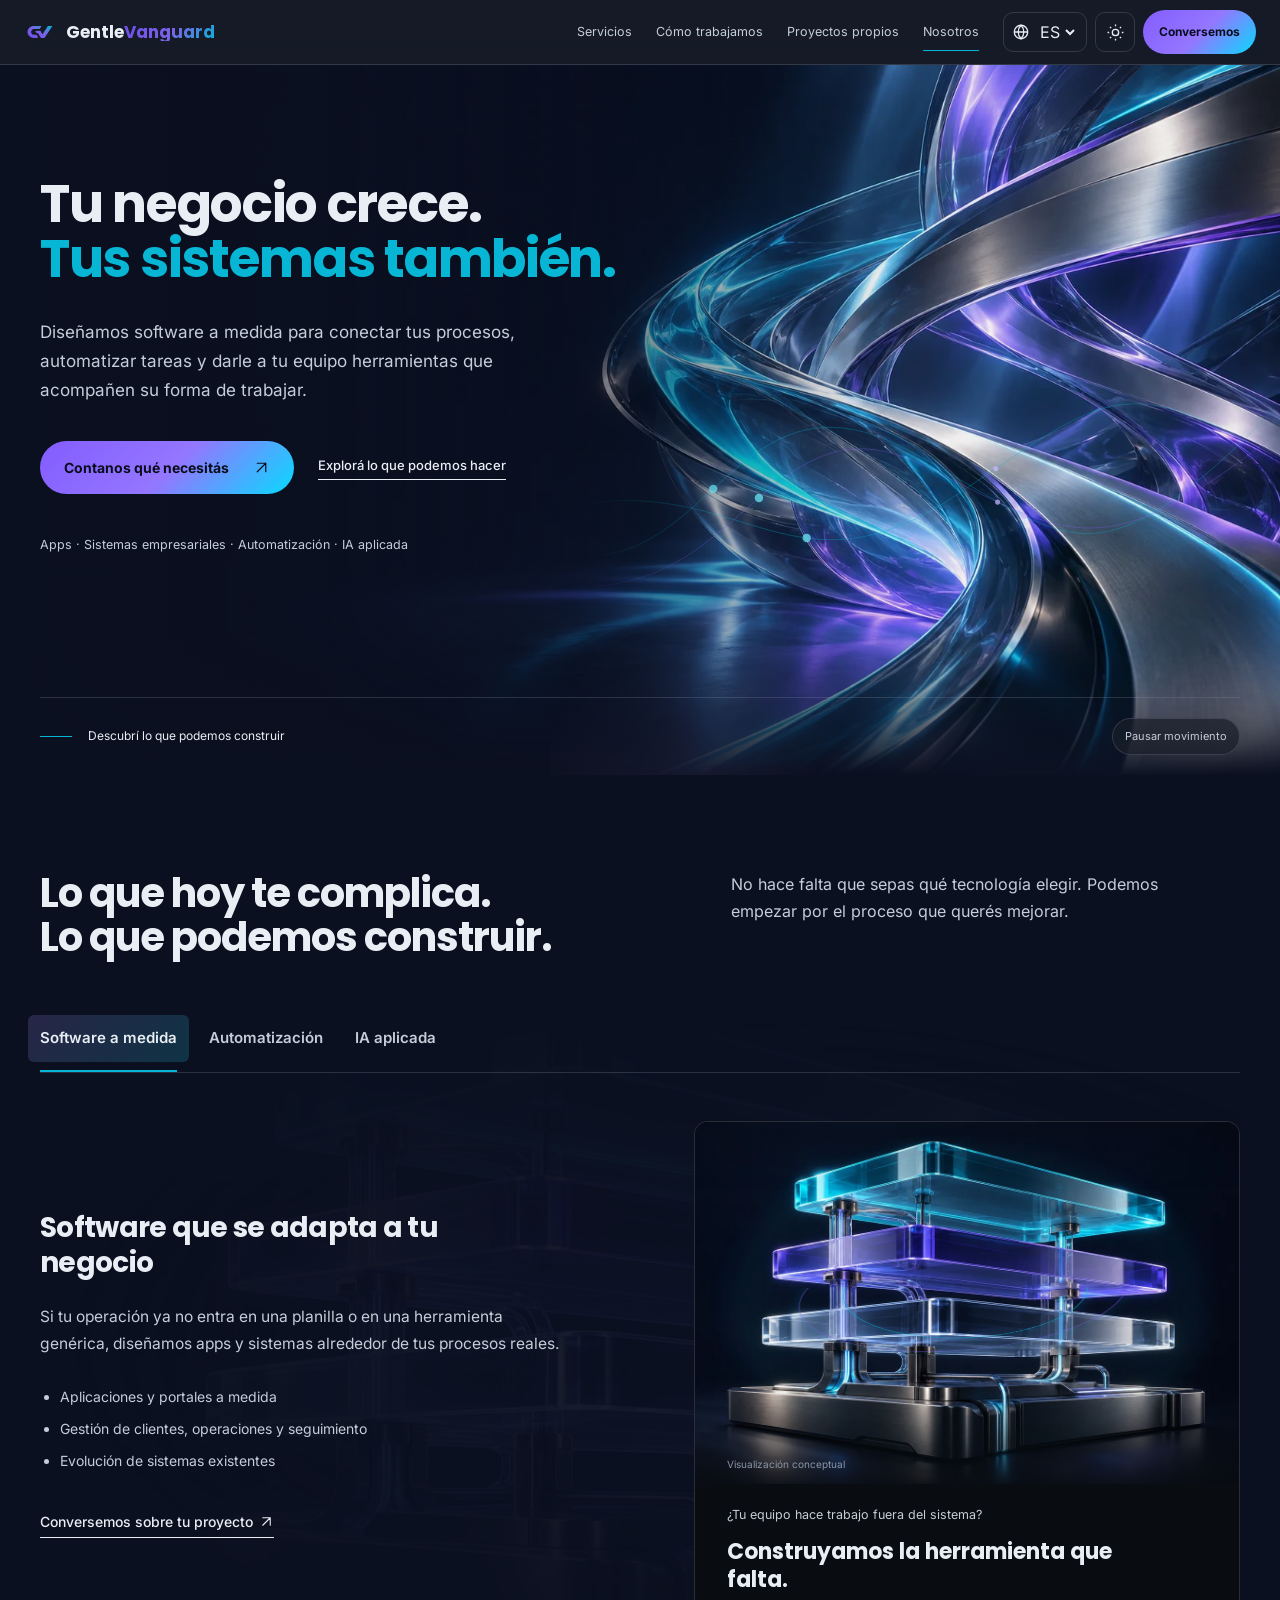
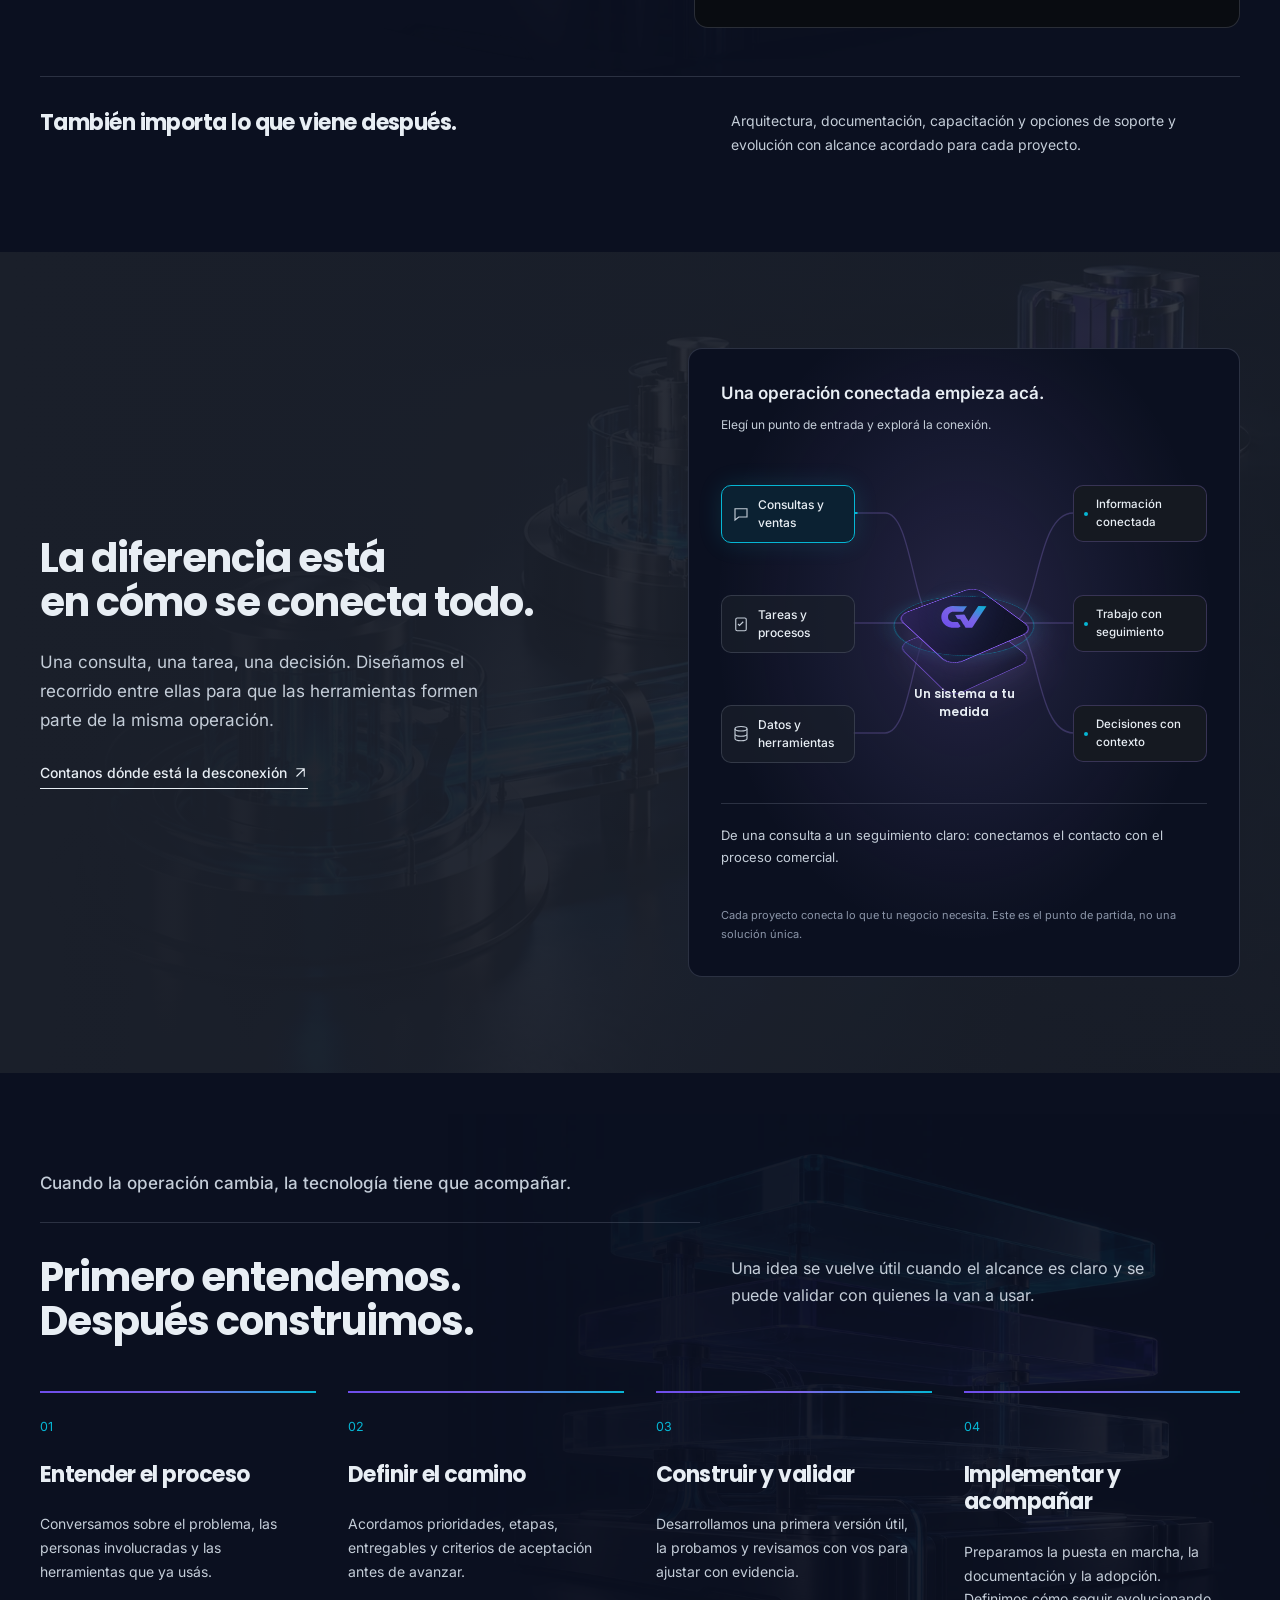
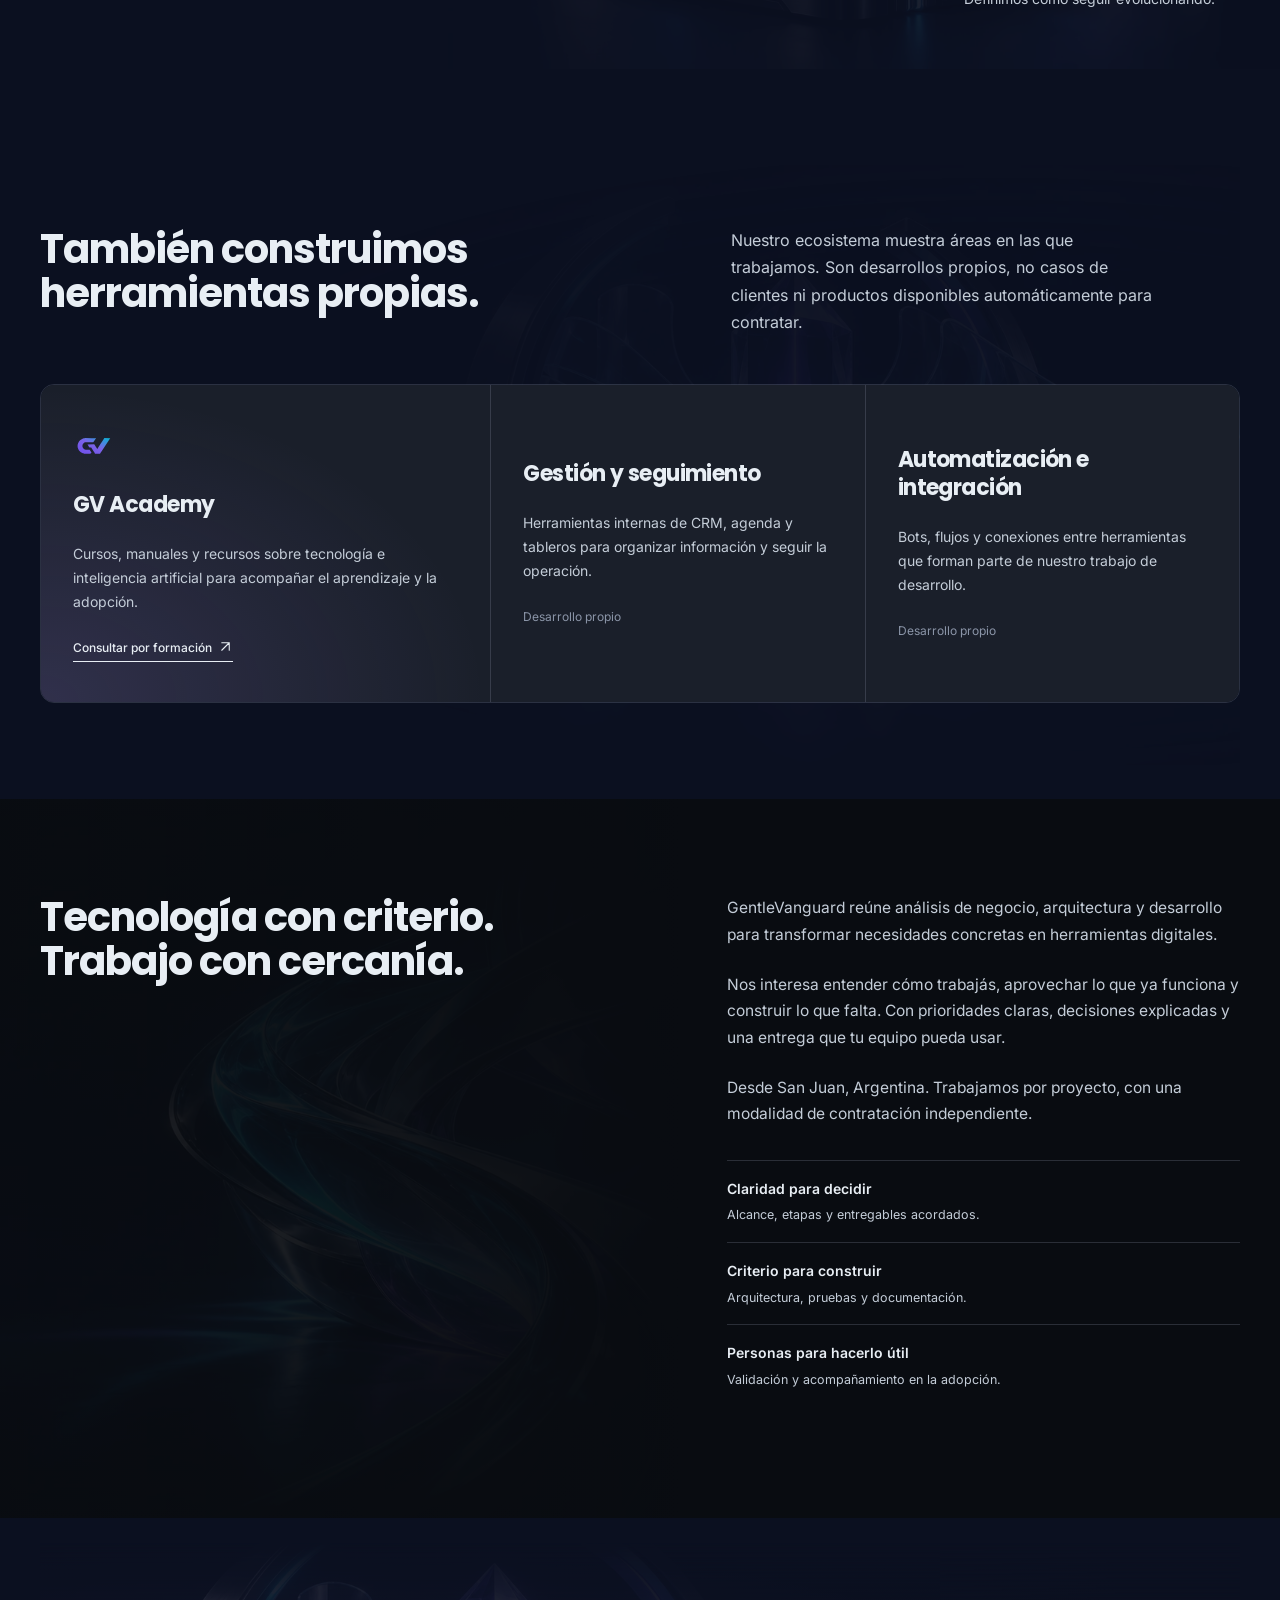
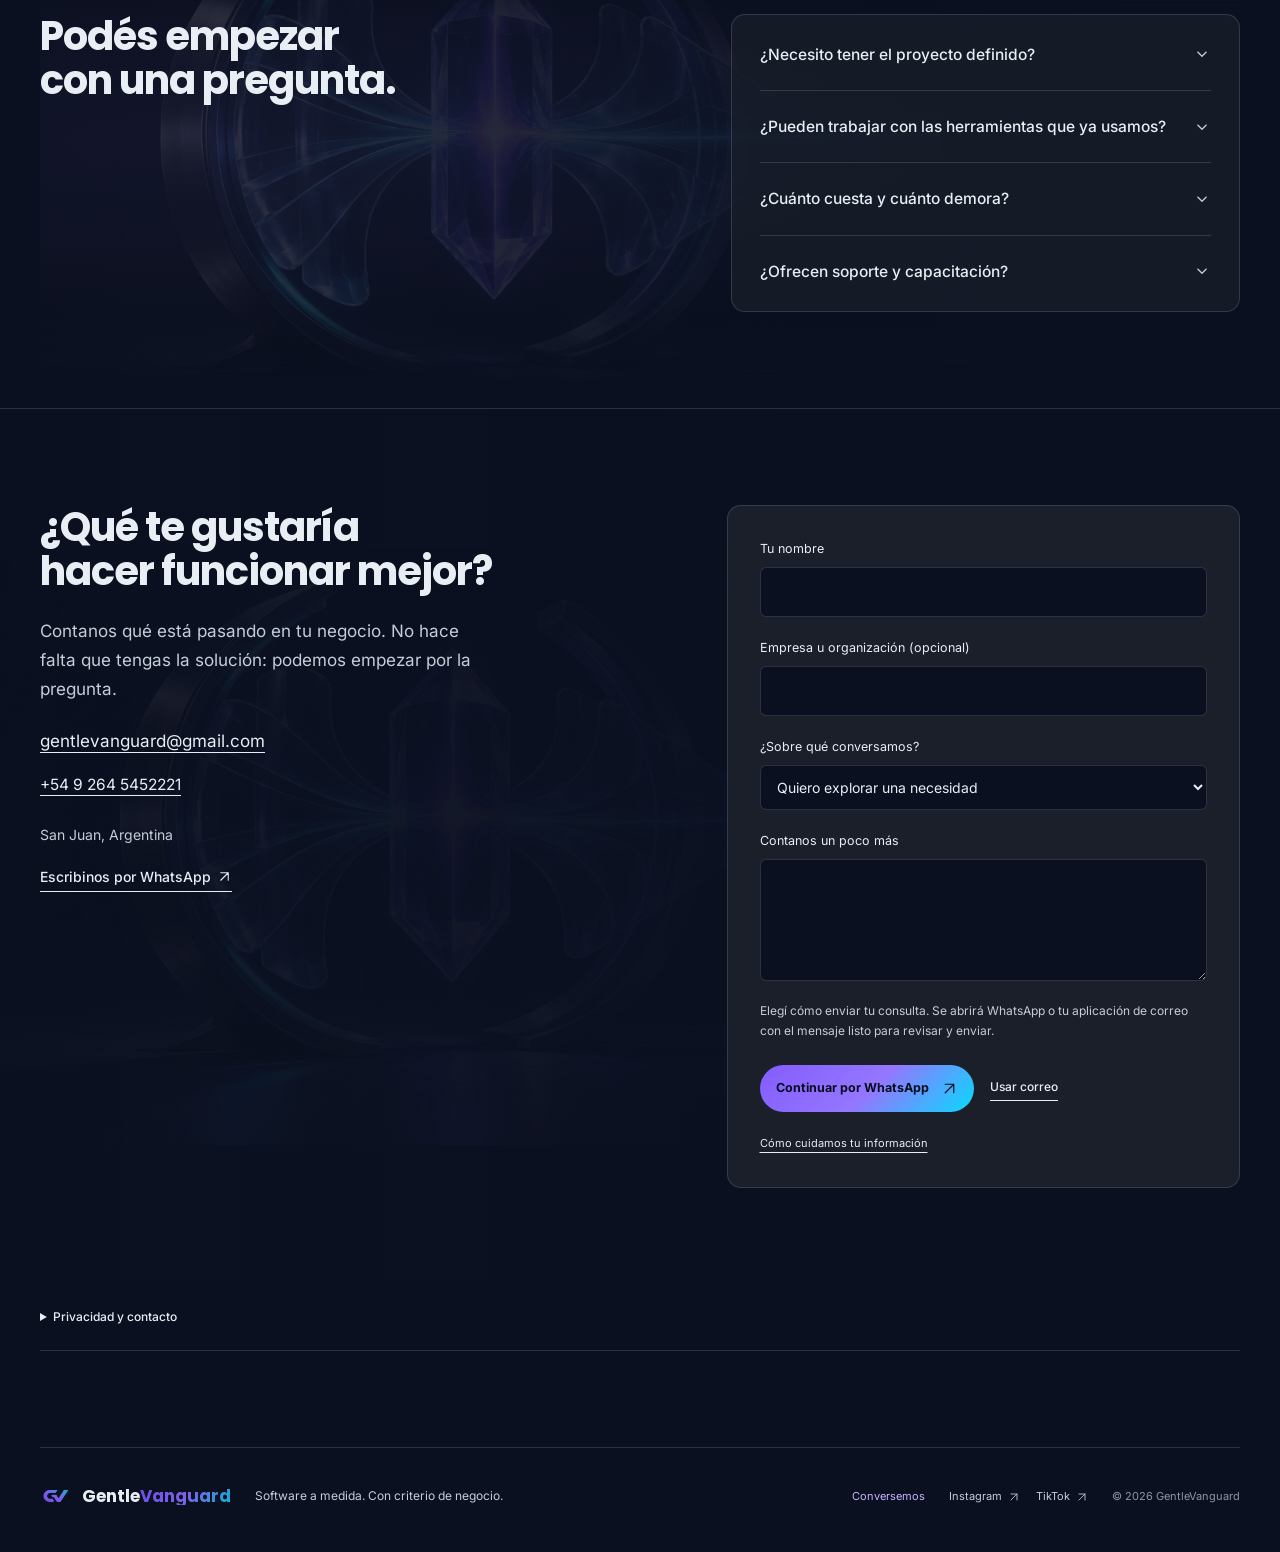
==== index.html @ 8bb57fa7 "Publish GentleVanguard corporate website" ====
<!doctype html>
<html lang="es" data-theme="dark" id="page-top">
<head>
  <meta charset="utf-8"><meta name="viewport" content="width=device-width, initial-scale=1">
  <title>GentleVanguard — Software a medida para tu negocio</title>
  <meta name="description" content="Diseñamos apps, sistemas empresariales y automatizaciones a medida. Conectá tus procesos y avanzá por etapas con GentleVanguard.">
  <meta name="theme-color" content="#0B1020">
  <meta name="robots" content="index,follow">
  <link rel="canonical" href="https://eortiz148700.github.io/gentlevanguard/">
  <meta property="og:url" content="https://eortiz148700.github.io/gentlevanguard/">
  <meta property="og:image" content="https://eortiz148700.github.io/gentlevanguard/assets/social-preview.png">
  <meta property="og:image:width" content="1200"><meta property="og:image:height" content="630">
  <meta property="og:image:alt" content="GentleVanguard">
  <meta name="twitter:card" content="summary_large_image">
  <meta property="og:type" content="website"><meta property="og:locale" content="es_AR">
  <meta property="og:title" content="GentleVanguard — Software a medida para tu negocio">
  <meta property="og:description" content="Apps, sistemas y automatización para conectar tu operación. Conversemos sobre lo que tu negocio necesita.">
  <link rel="preload" as="image" href="assets/nexus-hero.webp" media="(min-width: 769px)"><link rel="icon" href="assets/favicon.svg" type="image/svg+xml"><link rel="manifest" href="manifest.webmanifest">
  <link rel="stylesheet" href="assets/gv-fonts.css"><link rel="stylesheet" href="shell.css"><link rel="stylesheet" href="main.css"><link rel="stylesheet" href="site.css"><link rel="stylesheet" href="refinements.css">
  <script src="shell.js" defer></script><script src="content.js" defer></script><script src="app.js" defer></script><script src="experience.js" defer></script>
</head>
<body class="gv-app-shell">
  <a class="skip" href="#main" data-i18n="skip">Saltar al contenido</a>
  <header class="gv-topbar"><div class="gv-topbar-inner">
    <a href="#" class="gv-brand" aria-label="GentleVanguard"><img src="assets/icon.svg" class="gv-brand-logo" width="32" height="32" alt=""><span class="gv-brand-wordmark">Gentle<span>Vanguard</span></span></a>
    <nav id="navigation" aria-label="Principal"><a href="#servicios" data-i18n="navServices">Servicios</a><a href="#metodo" data-i18n="navMethod">Cómo trabajamos</a><a href="#proyectos" data-i18n="navProjects">Proyectos propios</a><a href="#nosotros" data-i18n="navAbout">Nosotros</a></nav>
    <div class="controls"><div class="language-control"><svg class="language-icon" width="18" height="18" viewBox="0 0 24 24" fill="none" stroke="currentColor" stroke-width="1.7" aria-hidden="true"><circle cx="12" cy="12" r="9"/><path d="M3 12h18M12 3c5 5 5 13 0 18-5-5-5-13 0-18Z"/></svg><select id="language" aria-label="Idioma"><option value="es">ES</option><option value="en">EN</option><option value="pt">PT</option></select></div><button id="theme" class="gv-icon-btn" type="button" aria-label="Cambiar tema"><svg width="19" height="19" viewBox="0 0 24 24" fill="none" stroke="currentColor" stroke-width="1.7" aria-hidden="true"><path d="M20.8 13a9 9 0 0 1-9.8-9.8A9 9 0 1 0 20.8 13Z"/></svg></button><a class="gv-btn gv-btn-primary button small" href="#contacto" data-i18n="talk">Conversemos</a><button id="menu" class="gv-icon-btn" type="button" aria-controls="navigation" aria-expanded="false" aria-label="Abrir menú"><svg width="22" height="22" viewBox="0 0 24 24" fill="none" stroke="currentColor" stroke-width="1.7" aria-hidden="true"><path d="M4 7h16M4 12h16M4 17h16"/></svg></button></div>
  </div></header>
  <main id="main">
    <section class="hero cinematic" aria-labelledby="hero-title"><picture class="hero-art" aria-hidden="true"><source media="(max-width:768px)" srcset="assets/nexus-mobile.webp"><img src="assets/nexus-hero.webp" width="1672" height="941" alt="" fetchpriority="high"></picture><div class="hero-shade" aria-hidden="true"></div><div class="hero-light" aria-hidden="true"></div><div class="wrap hero-layout"><div class="hero-copy"><h1 id="hero-title"><span data-i18n="hero1">Tu negocio crece.</span><br><span class="accent" data-i18n="hero2">Tus sistemas también.</span></h1><p class="lead" data-i18n="heroDesc">Diseñamos software a medida para conectar tus procesos, automatizar tareas y darle a tu equipo herramientas que acompañen su forma de trabajar.</p><div class="actions"><a class="gv-btn gv-btn-primary button" href="#contacto"><span data-i18n="heroCta">Contanos qué necesitás</span><span aria-hidden="true">↗</span></a><a class="text-link" href="#servicios" data-i18n="heroExplore">Explorá lo que podemos hacer</a></div><p class="hero-note" data-i18n="heroNote">Apps · Sistemas empresariales · Automatización · IA aplicada</p></div>
<div class="hero-signature" aria-hidden="true"><svg viewBox="0 0 480 190" fill="none"><path d="M5 150C90 150 110 20 220 80S340 180 475 40"/><circle r="2.8"><animateMotion dur="7s" begin="-0s" repeatCount="indefinite" path="M5 150C90 150 110 20 220 80S340 180 475 40"/></circle><circle r="1.7"><animateMotion dur="7s" begin="-3s" repeatCount="indefinite" path="M5 150C90 150 110 20 220 80S340 180 475 40"/></circle><path d="M5 170C110 170 130 40 230 90S350 160 475 60"/><circle r="2.8"><animateMotion dur="9s" begin="-1s" repeatCount="indefinite" path="M5 170C110 170 130 40 230 90S350 160 475 60"/></circle><circle r="1.7"><animateMotion dur="9s" begin="-4s" repeatCount="indefinite" path="M5 170C110 170 130 40 230 90S350 160 475 60"/></circle><path d="M5 115C110 100 145 180 250 110S360 25 475 90"/><circle r="2.8"><animateMotion dur="11s" begin="-2s" repeatCount="indefinite" path="M5 115C110 100 145 180 250 110S360 25 475 90"/></circle><circle r="1.7"><animateMotion dur="11s" begin="-5s" repeatCount="indefinite" path="M5 115C110 100 145 180 250 110S360 25 475 90"/></circle></svg></div></div><div class="wrap hero-bottom"><a href="#servicios" class="scroll-cue"><span class="scroll-line" aria-hidden="true"></span><span data-i18n="scrollDiscover">Descubrí lo que podemos construir</span></a><button class="motion-toggle" type="button" aria-pressed="false" data-i18n="pauseMotion">Pausar movimiento</button></div></section>
    <section class="wrap section" id="servicios"><div class="section-heading"><h2 data-i18n="servicesTitle">Lo que hoy te complica.<br>Lo que podemos construir.</h2><p data-i18n="servicesIntro">No hace falta que sepas qué tecnología elegir. Podemos empezar por el proceso que querés mejorar.</p></div>
      <div class="service-explorer"><div class="service-tabs" role="tablist" aria-label="Servicios"><button class="service-tab" id="tab-software" type="button" role="tab" aria-controls="panel-software" aria-selected="true" data-service="software" data-i18n="tabSoftware">Software a medida</button><button class="service-tab" id="tab-automation" type="button" role="tab" aria-controls="panel-automation" aria-selected="false" data-service="automation" data-i18n="tabAutomation">Automatización</button><button class="service-tab" id="tab-ai" type="button" role="tab" aria-controls="panel-ai" aria-selected="false" data-service="ai" data-i18n="tabAi">IA aplicada</button></div><div class="service-panels"><div class="service-row" id="panel-software" role="tabpanel" aria-labelledby="tab-software" tabindex="0"><div><h3 data-i18n="s1Title">Software que se adapta a tu negocio</h3><p data-i18n="s1Desc">Si tu operación ya no entra en una planilla o en una herramienta genérica, diseñamos apps y sistemas alrededor de tus procesos reales.</p><ul><li data-i18n="s1a">Aplicaciones y portales a medida</li><li data-i18n="s1b">Gestión de clientes, operaciones y seguimiento</li><li data-i18n="s1c">Evolución de sistemas existentes</li></ul><a href="#contacto" class="text-link" data-interest="software" data-i18n="serviceCta">Conversemos sobre tu proyecto ↗</a></div><div class="service-aside spotlight-card"><figure class="service-scene" data-scene="software"><div class="scene-object"><img src="assets/service-software.webp" width="1200" height="800" loading="lazy" decoding="async" alt="" data-scene-art><span class="scene-halo halo-a"></span><span class="scene-halo halo-b"></span><span class="scene-flare"></span></div><figcaption class="scene-caption" data-i18n="conceptArt">Visualización conceptual</figcaption></figure><span data-i18n="s1Prompt">¿Tu equipo hace trabajo fuera del sistema?</span><p data-i18n="s1Answer">Construyamos la herramienta que falta.</p></div></div>
      <div class="service-row" id="panel-automation" role="tabpanel" aria-labelledby="tab-automation" tabindex="0"><div><h3 data-i18n="s2Title">Menos tareas repetidas. Más conexión.</h3><p data-i18n="s2Desc">Conectamos herramientas y automatizamos pasos de la operación para que la información llegue donde tiene que estar.</p><ul><li data-i18n="s2a">Integraciones entre sistemas, CRM y pagos</li><li data-i18n="s2b">Bots y flujos de atención por WhatsApp</li><li data-i18n="s2c">Tableros y reportes para dar seguimiento</li></ul><a href="#contacto" class="text-link" data-interest="automation" data-i18n="automationCta">Hablemos de tus procesos ↗</a></div><div class="service-aside spotlight-card"><figure class="service-scene" data-scene="automation"><div class="scene-object"><img src="assets/service-automation.webp" width="1200" height="800" loading="lazy" decoding="async" alt="" data-scene-art><span class="scene-halo halo-a"></span><span class="scene-halo halo-b"></span><span class="scene-flare"></span></div><figcaption class="scene-caption" data-i18n="conceptArt">Visualización conceptual</figcaption></figure><span data-i18n="s2Prompt">¿Cargás el mismo dato más de una vez?</span><p data-i18n="s2Answer">Conectemos lo que hoy funciona por separado.</p></div></div>
      <div class="service-row" id="panel-ai" role="tabpanel" aria-labelledby="tab-ai" tabindex="0"><div><h3 data-i18n="s3Title">IA aplicada, con un propósito claro</h3><p data-i18n="s3Desc">Evaluamos dónde la inteligencia artificial puede ayudar: asistentes, consulta de información y apoyo a tareas concretas, con límites y revisión humana definidos.</p><ul><li data-i18n="s3a">Asistentes conectados a información de tu organización</li><li data-i18n="s3b">Apoyo a flujos de trabajo y contenidos</li><li data-i18n="s3c">Capacitación para una adopción responsable</li></ul><a href="#contacto" class="text-link" data-interest="ai" data-i18n="aiCta">Exploremos un caso de uso ↗</a></div><div class="service-aside spotlight-card"><figure class="service-scene" data-scene="ai"><div class="scene-object"><img src="assets/service-ai.webp" width="1200" height="800" loading="lazy" decoding="async" alt="" data-scene-art><span class="scene-halo halo-a"></span><span class="scene-halo halo-b"></span><span class="scene-flare"></span></div><figcaption class="scene-caption" data-i18n="conceptArt">Visualización conceptual</figcaption></figure><span data-i18n="s3Prompt">¿Querés usar IA y no sabés por dónde empezar?</span><p data-i18n="s3Answer">Empecemos por una necesidad concreta.</p></div></div>
      </div></div><div class="support-line"><h3 data-i18n="supportTitle">También importa lo que viene después.</h3><p data-i18n="supportDesc">Arquitectura, documentación, capacitación y opciones de soporte y evolución con alcance acordado para cada proyecto.</p></div>
    </section>
    <section class="connections section"><div class="wrap connections-layout"><div><h2 data-i18n="connectionsTitle">La diferencia está<br>en cómo se conecta todo.</h2><p class="lead" data-i18n="connectionsDesc">Una consulta, una tarea, una decisión. Diseñamos el recorrido entre ellas para que las herramientas formen parte de la misma operación.</p><a class="text-link" href="#contacto" data-i18n="connectionsCta">Contanos dónde está la desconexión ↗</a></div><figure class="operation operation-network" data-entry="sales" aria-labelledby="operation-title"><figcaption id="operation-title" data-i18n="diagramTitle">Una operación conectada empieza acá.</figcaption><p class="op-instruction" data-i18n="opInstruction">Elegí un punto de entrada y explorá la conexión.</p><div class="op-board"><svg class="op-connections" viewBox="0 0 640 360" preserveAspectRatio="none" fill="none" aria-hidden="true"><path class="op-wire wire-in wire-sales" d="M174 70H216C253 70 252 180 285 180"/><path class="op-signal signal-sales" d="M174 70H216C253 70 252 180 285 180"/><path class="op-wire wire-in wire-tasks" d="M174 180H285"/><path class="op-signal signal-tasks" d="M174 180H285"/><path class="op-wire wire-in wire-data" d="M174 290H216C253 290 252 180 285 180"/><path class="op-signal signal-data" d="M174 290H216C253 290 252 180 285 180"/><path class="op-wire wire-out" d="M355 180H381C420 180 412 70 464 70"/><path class="op-signal signal-out" d="M355 180H381C420 180 412 70 464 70"/><path class="op-wire wire-out" d="M355 180H464"/><path class="op-signal signal-out" d="M355 180H464"/><path class="op-wire wire-out" d="M355 180H381C420 180 412 290 464 290"/><path class="op-signal signal-out" d="M355 180H381C420 180 412 290 464 290"/></svg><div class="op-inputs" role="group" aria-label="Puntos de entrada"><button class="op-input input-sales" type="button" data-entry="sales" aria-pressed="true"><svg width="19" height="19" viewBox="0 0 24 24" fill="none" stroke="currentColor" stroke-width="1.5" aria-hidden="true"><path d="M4 5h16v11H9l-5 4V5Z"/></svg><span data-i18n="flowSales">Consultas y ventas</span></button><button class="op-input input-tasks" type="button" data-entry="tasks" aria-pressed="false"><svg width="19" height="19" viewBox="0 0 24 24" fill="none" stroke="currentColor" stroke-width="1.5" aria-hidden="true"><rect x="5" y="4" width="14" height="17" rx="2"/><path d="m8 12 2 2 5-5"/></svg><span data-i18n="flowTasks">Tareas y procesos</span></button><button class="op-input input-data" type="button" data-entry="data" aria-pressed="false"><svg width="19" height="19" viewBox="0 0 24 24" fill="none" stroke="currentColor" stroke-width="1.5" aria-hidden="true"><ellipse cx="12" cy="5" rx="8" ry="3"/><path d="M4 5v13c0 4 16 4 16 0V5M4 12c0 4 16 4 16 0"/></svg><span data-i18n="flowData">Datos y herramientas</span></button></div><div class="op-core"><span class="core-plane plane-back" aria-hidden="true"></span><span class="core-plane plane-front" aria-hidden="true"></span><span class="core-orbit" aria-hidden="true"></span><img src="assets/icon.svg" width="58" height="58" alt=""><strong data-i18n="flowCore">Un sistema a tu medida</strong></div><div class="op-output output-0"><span class="output-dot" aria-hidden="true"></span><span data-i18n="flow1">Información conectada</span></div><div class="op-output output-1"><span class="output-dot" aria-hidden="true"></span><span data-i18n="flow2">Trabajo con seguimiento</span></div><div class="op-output output-2"><span class="output-dot" aria-hidden="true"></span><span data-i18n="flow3">Decisiones con contexto</span></div></div><div class="op-scenarios" aria-live="polite"><p data-op-description="sales" data-i18n="opSalesDesc">De una consulta a un seguimiento claro: conectamos el contacto con el proceso comercial.</p><p data-op-description="tasks" data-i18n="opTasksDesc" hidden>De una tarea repetida a un flujo coordinado: conectamos los pasos y sus responsables.</p><p data-op-description="data" data-i18n="opDataDesc" hidden>De datos dispersos a información útil: conectamos herramientas para consultar y decidir con contexto.</p></div><p class="op-note" data-i18n="diagramNote">Cada proyecto conecta lo que tu negocio necesita. Este es el punto de partida, no una solución única.</p></figure></div></section><section class="method section ambient-section" id="metodo"><div class="wrap"><p class="method-principle" data-i18n="statement">Cuando la operación cambia, la tecnología tiene que acompañar.</p><div class="section-heading"><h2 data-i18n="methodTitle">Primero entendemos.<br>Después construimos.</h2><p data-i18n="methodIntro">Una idea se vuelve útil cuando el alcance es claro y se puede validar con quienes la van a usar.</p></div><ol class="steps"><li><h3 data-i18n="m1Title">Entender el proceso</h3><p data-i18n="m1Desc">Conversamos sobre el problema, las personas involucradas y las herramientas que ya usás.</p></li><li><h3 data-i18n="m2Title">Definir el camino</h3><p data-i18n="m2Desc">Acordamos prioridades, etapas, entregables y criterios de aceptación antes de avanzar.</p></li><li><h3 data-i18n="m3Title">Construir y validar</h3><p data-i18n="m3Desc">Desarrollamos una primera versión útil, la probamos y revisamos con vos para ajustar con evidencia.</p></li><li><h3 data-i18n="m4Title">Implementar y acompañar</h3><p data-i18n="m4Desc">Preparamos la puesta en marcha, la documentación y la adopción. Definimos cómo seguir evolucionando.</p></li></ol></div></section>
    <section class="wrap section ambient-section" id="proyectos"><div class="section-heading"><h2 data-i18n="projectsTitle">También construimos<br>herramientas propias.</h2><p data-i18n="projectsIntro">Nuestro ecosistema muestra áreas en las que trabajamos. Son desarrollos propios, no casos de clientes ni productos disponibles automáticamente para contratar.</p></div><div class="projects"><article class="spotlight-card"><img src="assets/icon.svg" width="42" height="42" alt="" loading="lazy"><h3>GV Academy</h3><p data-i18n="p1Desc">Cursos, manuales y recursos sobre tecnología e inteligencia artificial para acompañar el aprendizaje y la adopción.</p><a href="#contacto" data-interest="academy" class="text-link" data-i18n="p1Cta">Consultar por formación ↗</a></article><article class="spotlight-card"><h3 data-i18n="p2Title">Gestión y seguimiento</h3><p data-i18n="p2Desc">Herramientas internas de CRM, agenda y tableros para organizar información y seguir la operación.</p><span class="project-label" data-i18n="ownDevelopment">Desarrollo propio</span></article><article class="spotlight-card"><h3 data-i18n="p3Title">Automatización e integración</h3><p data-i18n="p3Desc">Bots, flujos y conexiones entre herramientas que forman parte de nuestro trabajo de desarrollo.</p><span class="project-label" data-i18n="ownDevelopment">Desarrollo propio</span></article></div></section>
    <section class="about section" id="nosotros"><div class="wrap about-grid"><div class="about-art" aria-hidden="true"></div><h2 data-i18n="aboutTitle">Tecnología con criterio.<br>Trabajo con cercanía.</h2><div><p class="lead" data-i18n="aboutDesc">GentleVanguard reúne análisis de negocio, arquitectura y desarrollo para transformar necesidades concretas en herramientas digitales.</p><p data-i18n="aboutMore">Nos interesa entender cómo trabajás, aprovechar lo que ya funciona y construir lo que falta. Con prioridades claras, decisiones explicadas y una entrega que tu equipo pueda usar.</p><p class="company-location" data-i18n="companyLocation">Desde San Juan, Argentina. Trabajamos por proyecto, con una modalidad de contratación independiente.</p><dl class="principles"><div><dt data-i18n="v1Title">Claridad para decidir</dt><dd data-i18n="v1Desc">Alcance, etapas y entregables acordados.</dd></div><div><dt data-i18n="v2Title">Criterio para construir</dt><dd data-i18n="v2Desc">Arquitectura, pruebas y documentación.</dd></div><div><dt data-i18n="v3Title">Personas para hacerlo útil</dt><dd data-i18n="v3Desc">Validación y acompañamiento en la adopción.</dd></div></dl></div></div></section>
    <section class="wrap section faq" id="preguntas"><div class="section-heading"><h2 data-i18n="faqTitle">Podés empezar<br>con una pregunta.</h2></div><div><details name="gv-faq"><summary><span data-i18n="q1">¿Necesito tener el proyecto definido?</span><svg width="18" height="18" viewBox="0 0 24 24" fill="none" stroke="currentColor" stroke-width="1.7" aria-hidden="true"><path d="m6 9 6 6 6-6"/></svg></summary><p data-i18n="a1">No. Podés contarnos qué tarea te cuesta, qué sistema te limita o qué idea querés explorar. A partir de eso definimos si tiene sentido trabajar juntos y qué conviene analizar primero.</p></details><details name="gv-faq"><summary><span data-i18n="q2">¿Pueden trabajar con las herramientas que ya usamos?</span><svg width="18" height="18" viewBox="0 0 24 24" fill="none" stroke="currentColor" stroke-width="1.7" aria-hidden="true"><path d="m6 9 6 6 6-6"/></svg></summary><p data-i18n="a2">Evaluamos el sistema actual y sus posibilidades de integración. La propuesta depende de los accesos, las condiciones técnicas y las necesidades del proyecto.</p></details><details name="gv-faq"><summary><span data-i18n="q3">¿Cuánto cuesta y cuánto demora?</span><svg width="18" height="18" viewBox="0 0 24 24" fill="none" stroke="currentColor" stroke-width="1.7" aria-hidden="true"><path d="m6 9 6 6 6-6"/></svg></summary><p data-i18n="a3">Depende del alcance, las integraciones y las etapas. Primero entendemos la necesidad; después presentamos una propuesta con entregables, plazos y condiciones.</p></details><details name="gv-faq"><summary><span data-i18n="q4">¿Ofrecen soporte y capacitación?</span><svg width="18" height="18" viewBox="0 0 24 24" fill="none" stroke="currentColor" stroke-width="1.7" aria-hidden="true"><path d="m6 9 6 6 6-6"/></svg></summary><p data-i18n="a4">Podemos incluir documentación, capacitación, mantenimiento y evolución. El alcance y las condiciones se acuerdan en cada propuesta.</p></details></div></section>
    <section class="contact section" id="contacto"><div class="contact-art" aria-hidden="true"></div><div class="wrap contact-grid"><div><h2 data-i18n="contactTitle">¿Qué te gustaría<br>hacer funcionar mejor?</h2><p class="lead" data-i18n="contactDesc">Contanos qué está pasando en tu negocio. No hace falta que tengas la solución: podemos empezar por la pregunta.</p><a class="contact-email" href="mailto:gentlevanguard@gmail.com">gentlevanguard@gmail.com</a><a class="contact-phone" href="tel:+5492645452221">+54 9 264 5452221</a><p class="contact-location" data-i18n="location">San Juan, Argentina</p><a class="text-link" href="https://wa.me/5492645452221" target="_blank" rel="noopener noreferrer" data-i18n="directWa">Escribinos por WhatsApp ↗</a></div><form id="contact-form"><label for="name" data-i18n="name">Tu nombre</label><input id="name" name="name" autocomplete="name" required maxlength="100"><label for="company" data-i18n="company">Empresa u organización (opcional)</label><input id="company" name="company" autocomplete="organization" maxlength="140"><label for="interest" data-i18n="interest">¿Sobre qué conversamos?</label><select id="interest" name="interest"><option value="general" data-i18n="interestGeneral">Quiero explorar una necesidad</option><option value="software" data-i18n="interestSoftware">Software a medida</option><option value="automation" data-i18n="interestAutomation">Automatización e integraciones</option><option value="ai" data-i18n="interestAi">IA aplicada</option><option value="academy" data-i18n="interestAcademy">Formación y Academy</option></select><label for="message" data-i18n="message">Contanos un poco más</label><textarea id="message" name="message" rows="4" required minlength="10" maxlength="2000"></textarea><p class="form-note" data-i18n="formNote">Elegí cómo enviar tu consulta. Se abrirá WhatsApp o tu aplicación de correo con el mensaje listo para revisar y enviar.</p><div class="actions"><button class="gv-btn gv-btn-primary button" type="submit" name="channel" value="whatsapp" data-i18n="sendWa">Continuar por WhatsApp ↗</button><button class="text-link" type="submit" name="channel" value="email" data-i18n="sendEmail">Usar correo</button></div><p id="form-status" role="status"></p><a class="privacy-link" href="#privacidad" data-i18n="privacyLink">Cómo cuidamos tu información</a></form></div></section>
    <section class="wrap privacy" id="privacidad"><details><summary data-i18n="privacyTitle">Privacidad y contacto</summary><p data-i18n="privacyText">Este sitio no envía el formulario a un servidor ni guarda lo que escribís. Al elegir WhatsApp o correo, compartís los datos con el servicio que seleccionaste y los enviás cuando confirmás allí. Usamos el almacenamiento de tu navegador sólo para recordar idioma y tema. Si nos contactás, usaremos tu mensaje para responder la consulta. Podés escribir a gentlevanguard@gmail.com para consultar por tus datos. Evitá incluir contraseñas o información sensible.</p></details></section>
  </main>
  <a class="back-to-top gv-back-to-top gv-icon-btn" href="#page-top" aria-label="Volver arriba" hidden><svg class="scroll-ring" width="48" height="48" viewBox="0 0 48 48" aria-hidden="true"><circle cx="24" cy="24" r="21"/></svg><svg class="arrow-up" width="20" height="20" viewBox="0 0 24 24" fill="none" stroke="currentColor" stroke-width="1.7" aria-hidden="true"><path d="M12 19V5m-6 6 6-6 6 6"/></svg></a><footer class="gv-footer wrap"><a class="gv-brand" href="#" aria-label="GentleVanguard"><img src="assets/icon.svg" class="gv-brand-logo" width="32" height="32" alt=""><span class="gv-brand-wordmark">Gentle<span>Vanguard</span></span></a><p data-i18n="footer">Software a medida. Con criterio de negocio.</p><a href="#contacto" data-i18n="talk">Conversemos</a><div class="social-links"><a href="https://www.instagram.com/gentlevanguard.sj/" target="_blank" rel="noopener noreferrer">Instagram ↗</a><a href="https://www.tiktok.com/@gentlevanguard.sj" target="_blank" rel="noopener noreferrer">TikTok ↗</a></div><small>© 2026 GentleVanguard</small></footer>
  <noscript><p class="wrap">Podés explorar el sitio y contactarnos por <a href="mailto:gentlevanguard@gmail.com">correo</a> o <a href="https://wa.me/5492645452221">WhatsApp</a>. Las preferencias y el asistente de consulta requieren JavaScript.</p></noscript>
</body>
</html>
---- assets/gv-fonts.css ----
/* Gentle-Vanguard — Fuentes canónicas self-host (O-1, DD-20261002-01)
 * Poppins (display 700) · Inter (body) · JetBrains Mono (código)
 * Licencia SIL OFL 1.1 — redistribución permitida; paquete nativo, cero CDN.
 * IMPORT: @gentle-vanguard/design-system/fonts.css
 */
/* impeccable-disable overused-font: Poppins/Inter/JetBrains Mono son la tipografía canon decretada (BRAND-KIT §2.3, DD-20260928-01) */
/* Inter 400 — OFL 1.1 (latin subset) */
@font-face {
  font-family: 'Inter';
  font-style: normal;
  font-weight: 400;
  font-display: swap;
  src: url('./fonts/Inter-400.woff2') format('woff2');
}
/* Inter 500 — OFL 1.1 (latin subset) */
@font-face {
  font-family: 'Inter';
  font-style: normal;
  font-weight: 500;
  font-display: swap;
  src: url('./fonts/Inter-500.woff2') format('woff2');
}
/* Inter 600 — OFL 1.1 (latin subset) */
@font-face {
  font-family: 'Inter';
  font-style: normal;
  font-weight: 600;
  font-display: swap;
  src: url('./fonts/Inter-600.woff2') format('woff2');
}
/* Inter 700 — OFL 1.1 (latin subset) */
@font-face {
  font-family: 'Inter';
  font-style: normal;
  font-weight: 700;
  font-display: swap;
  src: url('./fonts/Inter-700.woff2') format('woff2');
}
/* JetBrains Mono 400 — OFL 1.1 (latin subset) */
@font-face {
  font-family: 'JetBrains Mono';
  font-style: normal;
  font-weight: 400;
  font-display: swap;
  src: url('./fonts/JetBrainsMono-400.woff2') format('woff2');
}
/* JetBrains Mono 500 — OFL 1.1 (latin subset) */
@font-face {
  font-family: 'JetBrains Mono';
  font-style: normal;
  font-weight: 500;
  font-display: swap;
  src: url('./fonts/JetBrainsMono-500.woff2') format('woff2');
}
/* JetBrains Mono 600 — OFL 1.1 (latin subset) */
@font-face {
  font-family: 'JetBrains Mono';
  font-style: normal;
  font-weight: 600;
  font-display: swap;
  src: url('./fonts/JetBrainsMono-600.woff2') format('woff2');
}
/* Poppins 300 — OFL 1.1 (latin subset) */
@font-face {
  font-family: 'Poppins';
  font-style: normal;
  font-weight: 300;
  font-display: swap;
  src: url('./fonts/Poppins-300.woff2') format('woff2');
}
/* Poppins 400 — OFL 1.1 (latin subset) */
@font-face {
  font-family: 'Poppins';
  font-style: normal;
  font-weight: 400;
  font-display: swap;
  src: url('./fonts/Poppins-400.woff2') format('woff2');
}
/* Poppins 500 — OFL 1.1 (latin subset) */
@font-face {
  font-family: 'Poppins';
  font-style: normal;
  font-weight: 500;
  font-display: swap;
  src: url('./fonts/Poppins-500.woff2') format('woff2');
}
/* Poppins 600 — OFL 1.1 (latin subset) */
@font-face {
  font-family: 'Poppins';
  font-style: normal;
  font-weight: 600;
  font-display: swap;
  src: url('./fonts/Poppins-600.woff2') format('woff2');
}
/* Poppins 700 — OFL 1.1 (latin subset) */
@font-face {
  font-family: 'Poppins';
  font-style: normal;
  font-weight: 700;
  font-display: swap;
  src: url('./fonts/Poppins-700.woff2') format('woff2');
}
---- shell.css ----
/*
 * Gentle-Vanguard Design System v2 — shared application shell.
 *
 * Source of truth for topbars, navigation, atmospheric background, panels,
 * controls and footer primitives. Tokens come from the package in React
 * consumers; static apps receive the generated runtime snapshot.
 */

*,
*::before,
*::after {
  box-sizing: border-box;
}

.gv-app-shell {
  min-height: 100vh;
  background: var(--gv-bg, var(--gv-primary-bg, #0f1115));
  color: var(--gv-text, #e8eef4);
  font-family: var(--gv-font-body, Inter, system-ui, sans-serif);
}

.gv-app-shell a {
  color: inherit;
}

.gv-grid-bg {
  /* impeccable-disable codex-grid-background: official GV atmosphere for navigation shells. */
  position: fixed;
  inset: 0;
  z-index: -2;
  pointer-events: none;
  background-image:
    linear-gradient(
      color-mix(in srgb, var(--gv-purple, var(--gv-accent, #a78bfa)) 5%, transparent) 1px,
      transparent 1px
    ),
    linear-gradient(
      90deg,
      color-mix(in srgb, var(--gv-cyan, var(--gv-primary, #22d3ee)) 5%, transparent) 1px,
      transparent 1px
    );
  background-size: 48px 48px;
  mask-image: radial-gradient(ellipse 85% 80% at 50% 35%, black 35%, transparent 100%);
}

.gv-glow-a,
.gv-glow-b {
  position: fixed;
  z-index: -1;
  width: 42rem;
  height: 42rem;
  border-radius: 50%;
  pointer-events: none;
  filter: blur(48px);
}

.gv-glow-a {
  top: -20rem;
  right: -14rem;
  background: radial-gradient(
    circle,
    color-mix(in srgb, var(--gv-purple, #a78bfa) 18%, transparent),
    transparent 68%
  );
}

.gv-glow-b {
  bottom: -20rem;
  left: -14rem;
  background: radial-gradient(
    circle,
    color-mix(in srgb, var(--gv-cyan, var(--gv-primary, #22d3ee)) 15%, transparent),
    transparent 68%
  );
}

.gv-topbar {
  position: sticky;
  top: 0;
  z-index: var(--gv-z-sticky, 50);
  background: color-mix(in srgb, var(--gv-bg, #0f1115) 88%, transparent);
  border-bottom: 1px solid var(--gv-glass-border, var(--gv-border, rgba(167, 139, 250, 0.24)));
  backdrop-filter: blur(14px) saturate(140%);
  /* NOTA: solo propiedad estándar. lightningcss (vite 8) mergea la dupla
     estándar+-webkit- y emite SOLO el prefijo, que Chromium moderno rechaza
     (computed=none). Declarar solo la estándar sobrevive a todos los builds. */
}

.gv-topbar-inner,
.gv-topbar .header-inner {
  display: flex;
  align-items: center;
  gap: 16px;
  width: min(100% - 40px, var(--gv-content-max-width, 1180px));
  min-height: 62px;
  margin: 0 auto;
  padding: 10px 0;
}

.gv-brand {
  display: inline-flex;
  align-items: center;
  gap: 10px;
  flex: 0 0 auto;
  color: var(--gv-text, #e8eef4);
  font: 700 17px/1 var(--gv-font-display, 'Poppins', sans-serif);
  text-decoration: none;
  white-space: nowrap;
}

.gv-brand-logo {
  display: block;
  width: 32px;
  height: 32px;
  object-fit: contain;
}
/* impeccable-disable gradient-text: official Gentle-Vanguard wordmark treatment. */
.gv-brand-wordmark,
.gv-wordmark {
  display: inline-flex;
  align-items: baseline;
  color: var(--gv-text, #e8eef4);
  font: 700 17px/1 var(--gv-font-display, 'Poppins', sans-serif);
  letter-spacing: 0;
  white-space: nowrap;
}
/* Wordmark homologado (NORM-APP-001, fix 2026-09-15):
   "Gentle" SIEMPRE blanco/neutral; SOLO "Vanguard" lleva el gradiente.
   Regla con especificidad alta para vencer overrides de apps (archify/archify-v2
   pintaban el span completo con gradiente). */
.gv-brand-wordmark,
.gv-shell .gv-brand-wordmark,
.gv-brand-wordmark a,
.gv-shell .gv-brand-wordmark a {
  color: var(--gv-text, #e9eef4) !important;
  background: none !important;
  -webkit-background-clip: initial;
  background-clip: initial;
  -webkit-text-fill-color: initial;
  color: var(--gv-text, #eef2f7) !important;
}
.gv-brand-wordmark span,
.gv-shell .gv-brand-wordmark span,
.gv-brand-wordmark a span,
.gv-shell .gv-brand-wordmark a span {
  background: var(--gv-gradient, linear-gradient(135deg, #6E4DEB 0%, #7B63E8 52%, #06B6D4 100%)) !important;
  -webkit-background-clip: text !important;
  background-clip: text !important;
  color: transparent !important;
  -webkit-text-fill-color: transparent;
}
/* Botón de idioma: fuente homologada (13px) para que el icono no sobresalga
   ni se vea distinto entre apps (fix 2026-09-15). */
.gv-lang-dropdown-toggle,
.gv-shell .gv-lang-dropdown .gv-icon-btn,
.gv-shell .gv-lang-dropdown-toggle,
.gv-lang-dropdown .gv-icon-btn {
  font-size: 13px !important;
  line-height: 1 !important;
  padding: 0 !important;
}
.gv-shell-context {
  display: flex;
  flex-direction: column;
  gap: 2px;
  min-width: 0;
  padding-left: 10px;
  border-left: 1px solid color-mix(in srgb, var(--gv-purple, #a78bfa) 28%, transparent);
}
.gv-shell-context small {
  color: var(--gv-muted, #8b95a8);
  font: 600 10px/1 var(--gv-font-body, Inter, sans-serif);
  letter-spacing: 0.08em;
  text-transform: uppercase;
}
.gv-shell-context strong {
  overflow: hidden;
  color: var(--gv-text, #e8eef4);
  font-size: 13px;
  text-overflow: ellipsis;
  white-space: nowrap;
}

.gv-view-tabs {
  display: flex;
  align-items: center;
  gap: 4px;
  margin-left: auto;
}
.gv-view-tabs a,
.gv-view-tabs button {
  display: inline-flex;
  align-items: center;
  min-height: 36px;
  padding: 7px 11px;
  border: 1px solid transparent;
  border-radius: var(--gv-radius-md, 8px);
  color: var(--gv-muted, #8b95a8);
  background: transparent;
  font: 600 13px/1 var(--gv-font-body, Inter, sans-serif);
  text-decoration: none;
  cursor: pointer;
  transition:
    color var(--gv-duration-fast, 180ms) var(--gv-ease-out, ease-out),
    background var(--gv-duration-fast, 180ms) var(--gv-ease-out, ease-out),
    border-color var(--gv-duration-fast, 180ms) var(--gv-ease-out, ease-out);
}
.gv-view-tabs a:hover,
.gv-view-tabs a:focus-visible,
.gv-view-tabs button:hover,
.gv-view-tabs button:focus-visible,
.gv-view-tabs .active,
.gv-view-tabs [aria-current='page'] {
  color: var(--gv-text, #e8eef4);
  border-color: color-mix(in srgb, var(--gv-purple, #a78bfa) 45%, transparent);
  background: color-mix(in srgb, var(--gv-purple, #a78bfa) 14%, transparent);
}

.gv-shell-menu {
  display: none;
  width: 38px;
  height: 38px;
  margin-left: auto;
  border: 1px solid color-mix(in srgb, var(--gv-purple, #a78bfa) 35%, transparent);
  border-radius: var(--gv-radius-md, 8px);
  color: var(--gv-text, #e8eef4);
  background: transparent;
  cursor: pointer;
}
.gv-shell-menu span,
.gv-shell-menu span::before,
.gv-shell-menu span::after {
  display: block;
  width: 18px;
  height: 2px;
  margin: 0 auto;
  border-radius: 2px;
  background: currentColor;
  content: '';
}
.gv-shell-menu span::before {
  transform: translateY(-6px);
}
.gv-shell-menu span::after {
  transform: translateY(4px);
}

.gv-panel {
  border: 1px solid var(--gv-glass-border, var(--gv-border, rgba(167, 139, 250, 0.24)));
  border-radius: var(--gv-radius-lg, 12px);
  background: var(--gv-glass, rgba(26, 31, 42, 0.72));
  backdrop-filter: blur(10px);
}
.gv-btn {
  display: inline-flex;
  align-items: center;
  justify-content: center;
  gap: 8px;
  min-height: 40px;
  padding: 9px 16px;
  border: 1px solid transparent;
  border-radius: var(--gv-radius-pill, 999px);
  color: var(--gv-text, #e8eef4);
  background: transparent;
  font: 700 13px/1 var(--gv-font-body, Inter, sans-serif);
  cursor: pointer;
  transition:
    transform var(--gv-duration-fast, 180ms) var(--gv-ease-out, ease-out),
    box-shadow var(--gv-duration-fast, 180ms) var(--gv-ease-out, ease-out);
}
.gv-btn:hover:not(:disabled) {
  transform: translateY(-1px);
  box-shadow: var(--gv-elev-md, 0 8px 24px rgba(0, 0, 0, 0.24));
}
.gv-btn-primary {
  color: #0f1115;
  background: var(--gv-gradient, linear-gradient(135deg, #a78bfa, #22d3ee));
}
.gv-btn-ghost {
  border-color: color-mix(in srgb, var(--gv-cyan, var(--gv-primary, #22d3ee)) 42%, transparent);
}
.gv-btn-danger {
  color: #0f1115;
  background: var(--gv-red, #ee6d75);
}
.gv-btn-success {
  color: #0f1115;
  background: var(--gv-green, #4ade80);
}
.gv-btn-accent {
  color: #0f1115;
  background: var(--gv-purple, #8B5CF6);
}

/* Long-page navigation, native default. DD-20261017-03. */
.gv-back-to-top {
  position: fixed;
  right: max(var(--gv-space-6, 24px), env(safe-area-inset-right));
  bottom: max(var(--gv-space-6, 24px), env(safe-area-inset-bottom));
  z-index: var(--gv-z-overlay, 50);
  display: grid;
  place-items: center;
  width: 44px;
  height: 44px;
  border: 1px solid var(--gv-glass-border);
  border-radius: 50%;
  background: var(--gv-glass);
  color: var(--gv-text);
  cursor: pointer;
  text-decoration: none;
  backdrop-filter: blur(10px);
  transition: background var(--gv-duration-fast), transform var(--gv-duration-fast);
}
.gv-back-to-top[hidden] { display: none; }
.gv-back-to-top:hover { background: var(--gv-surface-raised); }
.gv-back-to-top:focus-visible { outline: 3px solid var(--gv-cyan); outline-offset: 3px; }
@media (max-width: 639px) {
  .gv-back-to-top {
    right: max(var(--gv-space-4, 16px), env(safe-area-inset-right));
    bottom: max(var(--gv-space-4, 16px), env(safe-area-inset-bottom));
  }
}
.gv-btn:focus-visible,
.gv-view-tabs a:focus-visible,
.gv-view-tabs button:focus-visible,
.gv-shell-menu:focus-visible {
  outline: 3px solid var(--gv-cyan-soft, var(--gv-primary-light, #67e8f9));
  outline-offset: 2px;
}

.gv-footer {
  display: flex;
  justify-content: center;
  gap: 10px;
  flex-wrap: wrap;
  margin-top: 48px;
  padding: 18px 20px;
  border-top: 1px solid var(--gv-glass-border, var(--gv-border, rgba(167, 139, 250, 0.24)));
  color: var(--gv-muted, #8b95a8);
  font: 12px/1.5 var(--gv-font-body, Inter, sans-serif);
}
.gv-footer a {
  color: var(--gv-purple-soft, var(--gv-accent, #c4b5fd));
  text-decoration: none;
}
.gv-footer a:hover,
.gv-footer a:focus-visible {
  text-decoration: underline;
  text-underline-offset: 3px;
}

@media (max-width: 1023px) {
  .gv-topbar-inner {
    flex-wrap: wrap;
  }
  .gv-shell-menu {
    display: block;
  }
  .gv-view-tabs.gv-collapsible {
    display: none;
    order: 3;
    width: 100%;
    margin-left: 0;
    flex-direction: column;
    align-items: stretch;
  }
  .gv-view-tabs.gv-collapsible.is-open {
    display: flex;
  }
}
@media (max-width: 639px) {
  .gv-topbar-inner,
  .gv-topbar .header-inner {
    width: min(100% - 24px, var(--gv-content-max-width, 1180px));
    gap: 10px;
    flex-wrap: wrap;
  }
  .gv-brand { min-width: 0; }
  .gv-view-tabs { max-width: 100%; overflow-x: auto; }
  .gv-shell-context strong {
    max-width: 30vw;
  }
  .gv-brand-wordmark {
    display: none;
  }
}
@media (prefers-reduced-motion: reduce) {
  .gv-view-tabs a,
  .gv-view-tabs button,
  .gv-btn {
    transition: none;
  }
}

/* ════════════════════════════════════════════════════════════════════
   Light theme (homologado 2026-09-15) — shared key gv-cc-theme
   ════════════════════════════════════════════════════════════════════ */

:root[data-theme='light'] {
  color-scheme: light;
  --gv-bg: #f5f7fb;
  --gv-surface: #ffffff;
  --gv-surface-icon: #f1f5f9;
  --gv-text: #0f172a;
  --gv-muted: #475569;
  --gv-border: #cbd5e1;
  --gv-glass: rgba(255, 255, 255, 0.7);
  --gv-glass-border: rgba(15, 23, 42, 0.1);
  /* Brand accents belong to tokens.css. Do not silently recolor the brand
     when switching theme; use semantic deep variants on individual controls
     when contrast requires them. DD-20261017-01. */
}

/* ════════════════════════════════════════════════════════════════════
   Shell controls: icon button, language dropdown, theme toggle
   ════════════════════════════════════════════════════════════════════ */

.gv-icon-btn {
  display: inline-flex;
  align-items: center;
  justify-content: center;
  width: 36px;
  height: 36px;
  padding: 8px;
  border: 1px solid color-mix(in srgb, var(--gv-purple, #a78bfa) 35%, transparent);
  border-radius: 9px;
  color: var(--gv-muted, #8b95a8);
  background: transparent;
  cursor: pointer;
  transition: background 180ms ease-out, color 180ms ease-out, border-color 180ms ease-out;
}
.gv-icon-btn:hover:not(:disabled) {
  color: var(--gv-text, #e8eef4);
  background: color-mix(in srgb, var(--gv-purple, #a78bfa) 14%, transparent);
}
.gv-icon-btn:focus-visible {
  outline: 3px solid color-mix(in srgb, var(--gv-cyan, #22d3ee) 60%, transparent);
  outline-offset: 2px;
}

.gv-lang-dropdown {
  position: relative;
}
.gv-lang-dropdown-menu {
  position: absolute;
  top: calc(100% + 8px);
  right: 0;
  z-index: 60;
  min-width: 168px;
  padding: 4px;
  border: 1px solid var(--gv-glass-border, rgba(167, 139, 250, 0.24));
  border-radius: 10px;
  background: var(--gv-surface, #1a1f2a);
  box-shadow: 0 12px 30px rgba(0, 0, 0, 0.45);
}
.gv-lang-dropdown-menu button {
  display: flex;
  align-items: center;
  width: 100%;
  gap: 8px;
  padding: 9px 10px;
  border: 0;
  border-radius: 7px;
  color: var(--gv-text, #e8eef4);
  background: transparent;
  font: 600 13px/1 var(--gv-font-body, Inter, sans-serif);
  text-align: left;
  cursor: pointer;
}
.gv-lang-dropdown-menu button:hover,
.gv-lang-dropdown-menu button[aria-current='true'] {
  background: color-mix(in srgb, var(--gv-cyan, #22d3ee) 12%, transparent);
}
.gv-lang-dropdown-menu button .gv-lang-check {
  margin-left: auto;
  color: var(--gv-cyan, #22d3ee);
}

.gv-theme-toggle {
  flex-shrink: 0;
}

.gv-shell-controls {
  display: flex;
  align-items: center;
  gap: 8px;
  margin-left: 8px;
  flex: 0 0 auto;
}

.gv-shell-actions {
  display: flex;
  align-items: center;
  gap: 8px;
  margin-left: auto;
  flex: 0 0 auto;
}

/* ── Transición de vista (canon v2.1.0) ──────────────────────────────────────
   Aplicar .gv-view-fade al contenedor de la vista entrante; re-trigger con
   remove → reflow → add al cambiar de vista. Respeta prefers-reduced-motion
   vía el guard global del shell. */
.gv-view-fade {
  animation: gv-view-fade 0.28s ease both;
}
@keyframes gv-view-fade {
  from { opacity: 0; transform: translateY(10px); }
  to { opacity: 1; transform: none; }
}
---- main.css ----
/*
 * Gentle-Vanguard Design System v2.1.0 — Tokens (CSS)
 * GENERATED from src/tokens/tokens.json by src/cli/build-tokens.ts — do not edit by hand.
 * Regenerate: npx tsx packages/gv-design-system/src/cli/build-tokens.ts
 *
 * v2 Premium canon (official since 2026-09-02):
 *   - Canon:    docs/brand/TOKENS-v2.json (v2.1.0)
 *   - Decision: docs/brand/BRAND-DECISION-2026-09-01.md
 *
 * Consolidated from 4 divergent legacy sets (see ADR-0026):
 *   - assets/gv-design-system.css (legacy canonical)
 *   - docs/brand/BRAND-GUIDELINES.md + config/brand.json
 *   - docs/brand/UI-STANDARD-ECOSYSTEM.md v1.0.0
 *   - apps/gv-analytics/src/styles.css (custom)
 *
 * Source of truth: src/tokens/tokens.json
 */

:root {
  color-scheme: dark;

  /* === PRIMARY === */
  --gv-purple: #8B5CF6;
  --gv-purple-deep: #7c3aed;
  --gv-purple-soft: #c4b5fd;
  --gv-cyan: #06B6D4;
  --gv-cyan-deep: #0891b2;
  --gv-cyan-soft: #67e8f9;
  --gv-gold: #fbbf24;

  /* === SURFACE === */
  --gv-bg: #0B1020;
  --gv-bg-elevated: #151921;
  --gv-bg-deep: #090c11;
  --gv-surface: #1a1f2a;
  --gv-surface-raised: #252b38;
  --gv-surface-overlay: rgba(26, 31, 42, 0.72);
  --gv-glass: rgba(26, 31, 42, 0.72);
  --gv-glass-border: rgba(167, 139, 250, 0.24);

  /* === TEXT === */
  --gv-text: #e8eef4;
  --gv-text-secondary: #c4cdd8;
  --gv-muted: #8b95a8;
  --gv-text-disabled: #5a6370;
  --gv-text-inverse: #090c11;

  /* === FEEDBACK === */
  --gv-amber: #f4bb4f;
  --gv-red: #ee6d75;
  --gv-green: #4ade80;
  --gv-info: #22d3ee;

  /* === BORDER === */
  --gv-border: rgba(139, 149, 168, 0.25);
  --gv-border-accent: rgba(167, 139, 250, 0.24);
  --gv-border-accent-strong: rgba(34, 211, 238, 0.5);

  /* === GLOW === */
  --gv-glow-purple: rgba(167, 139, 250, 0.16);
  --gv-glow-cyan: rgba(34, 211, 238, 0.13);

  /* === GRADIENT === */
  --gv-gradient: linear-gradient(135deg, #6E4DEB 0%, #7B63E8 52%, #06B6D4 100%);
  --gv-gradient-subtle: linear-gradient(135deg, rgba(167,139,250,0.18), rgba(34,211,238,0.18));
  --gv-gradient-text: linear-gradient(135deg, #6E4DEB 0%, #7B63E8 52%, #06B6D4 100%);

  /* === TYPOGRAPHY === */
  --gv-font-display: 'Poppins', 'Inter', system-ui, sans-serif;
  --gv-font-body: 'Inter', 'Inter Variable', system-ui, -apple-system, sans-serif;
  --gv-font-mono: 'JetBrains Mono NL', 'JetBrains Mono', 'Cascadia Code', Consolas, monospace;
  --gv-font-mono-accent: 'Space Mono', monospace;

  /* === SPACING === */
  --gv-space-1: 0.25rem;
  --gv-space-2: 0.5rem;
  --gv-space-3: 0.75rem;
  --gv-space-4: 1rem;
  --gv-space-5: 1.25rem;
  --gv-space-6: 1.5rem;
  --gv-space-8: 2rem;
  --gv-space-10: 2.5rem;
  --gv-space-12: 3rem;
  --gv-space-16: 4rem;
  --gv-space-20: 5rem;
  --gv-space-24: 6rem;

  /* === RADIUS === */
  --gv-radius-sm: 6px;
  --gv-radius-md: 10px;
  --gv-radius-lg: 14px;
  --gv-radius-xl: 20px;
  --gv-radius-2xl: 28px;
  --gv-radius-pill: 999px;

  /* === ELEVATION === */
  --gv-elev-sm: 0 1px 2px rgba(0, 0, 0, 0.4);
  --gv-elev-md: 0 4px 12px rgba(0, 0, 0, 0.5);
  --gv-elev-lg: 0 8px 24px rgba(0, 0, 0, 0.5);
  --gv-elev-xl: 0 20px 60px rgba(0, 0, 0, 0.6);
  --gv-elev-glow: 0 0 0 1px rgba(34, 211, 238, 0.15) inset, 0 8px 32px rgba(34, 211, 238, 0.35);

  /* === MOTION === */
  --gv-duration-instant: 100ms;
  --gv-duration-fast: 180ms;
  --gv-duration-base: 280ms;
  --gv-duration-slow: 400ms;
  --gv-duration-epic: 800ms;
  --gv-ease-out: cubic-bezier(0, 0, 0.2, 1);
  --gv-ease-in-out: cubic-bezier(0.4, 0, 0.2, 1);
  --gv-ease-smooth: cubic-bezier(0.16, 1, 0.3, 1);
  --gv-ease-out-expo: cubic-bezier(0.19, 1, 0.22, 1);
  /* Note: bounce/elastic easing is BANNED (per impeccable + DESIGN.md §7.2). Never define it. */

  /* === BREAKPOINTS (used in @media) === */
  --gv-breakpoint-sm: 640px;
  --gv-breakpoint-md: 768px;
  --gv-breakpoint-lg: 1024px;
  --gv-breakpoint-xl: 1280px;
  --gv-breakpoint-2xl: 1536px;

  /* === Z-INDEX === */
  --gv-z-base: 0;
  --gv-z-raised: 10;
  --gv-z-sticky: 50;
  --gv-z-overlay: 100;
  --gv-z-modal: 200;
  --gv-z-toast: 300;
  --gv-z-max: 9999;

  /* === LAYOUT === */
  --gv-header-height: 62px;
  --gv-content-max-width: 1180px;
}

/* === LIGHT THEME OVERRIDES (preserved from v1, opt-in) === */
:root[data-theme='light'] {
  color-scheme: light;
  --gv-bg: #f5f7fb;
  --gv-bg-elevated: #e5e7eb;
  --gv-bg-deep: #e5e7eb;
  --gv-surface: #ffffff;
  --gv-surface-raised: #f9fafb;
  --gv-surface-overlay: rgba(255, 255, 255, 0.7);
  --gv-glass: rgba(255, 255, 255, 0.7);
  --gv-glass-border: rgba(15, 23, 42, 0.1);
  --gv-text: #0f172a;
  --gv-text-secondary: #334155;
  --gv-muted: #475569;
  --gv-text-disabled: #94a3b8;
  --gv-text-inverse: #ffffff;
  --gv-border: rgba(15, 23, 42, 0.1);
  --gv-border-accent: rgba(167, 139, 250, 0.25);
  --gv-elev-md: 0 4px 12px rgba(15, 23, 42, 0.08);
  --gv-elev-lg: 0 8px 24px rgba(15, 23, 42, 0.12);
  --gv-elev-xl: 0 20px 60px rgba(15, 23, 42, 0.18);
}

/* === REDUCED MOTION === */
@media (prefers-reduced-motion: reduce) {
  :root {
    --gv-duration-base: 0ms;
    --gv-duration-fast: 0ms;
    --gv-duration-slow: 0ms;
  }
  *, *::before, *::after {
    animation-duration: 0.01ms !important;
    animation-iteration-count: 1 !important;
    transition-duration: 0.01ms !important;
  }
}
---- site.css ----
/* Corporate composition. Canonical --gv-* values belong to main.css, never here. */
html{scroll-behavior:smooth;scroll-padding-top:96px}body{margin:0;line-height:1.7;font-family:var(--gv-font-body);overflow-wrap:break-word}button,input,select,textarea{font:inherit}button,a,input,select,textarea{-webkit-tap-highlight-color:transparent}a{text-underline-offset:5px}button,a,summary,input,select,textarea{touch-action:manipulation}a:focus-visible,button:focus-visible,summary:focus-visible,input:focus-visible,select:focus-visible,textarea:focus-visible{outline:3px solid var(--gv-cyan);outline-offset:5px}.wrap{width:min(1200px,calc(100% - 64px));margin-inline:auto}body:before{content:'';position:fixed;top:0;left:0;right:0;height:2px;background:var(--gv-gradient);transform:scaleX(var(--page-progress,0));transform-origin:left;z-index:70;pointer-events:none}.skip{position:fixed;left:16px;top:-100px;z-index:80;padding:12px;background:var(--gv-text);color:var(--gv-bg)!important}.skip:focus{top:8px}
.gv-topbar{position:sticky;top:0;z-index:50;background:var(--gv-glass);border-bottom:1px solid var(--gv-border);backdrop-filter:blur(14px)}.gv-topbar-inner{width:min(1320px,calc(100% - 48px));min-height:64px;padding:8px 0;gap:24px;flex-wrap:nowrap}.gv-brand{gap:10px}.gv-brand-logo{width:32px;height:32px;flex-shrink:0}.gv-brand-wordmark{font-size:17px;gap:0}#navigation{display:flex;gap:24px;align-items:center;margin-left:auto}#navigation a{font-size:12.5px;text-decoration:none;color:var(--gv-text-secondary);position:relative;padding-block:8px}#navigation a:after{content:'';position:absolute;bottom:0;left:0;right:0;height:1px;background:var(--gv-cyan);transform:scaleX(0);transform-origin:left;transition:transform var(--gv-duration-base) var(--gv-ease-out-expo)}#navigation a:hover:after,#navigation a[aria-current]:after{transform:scaleX(1)}.controls{display:flex;gap:8px;align-items:center;flex-shrink:0}.controls select,.controls button{color:var(--gv-text);background:transparent;border:1px solid var(--gv-border);border-radius:var(--gv-radius-sm);min-height:40px}.controls select{padding:6px}.controls select option{background:var(--gv-bg)}.controls button{width:40px;display:grid;place-items:center;cursor:pointer}#menu{display:none}.button{display:inline-flex;justify-content:center;align-items:center;gap:24px;padding:16px 24px;border:0;border-radius:var(--gv-radius-sm);background:var(--gv-cyan);color:var(--gv-bg-deep)!important;font-weight:600;font-size:14px;text-decoration:none;cursor:pointer;line-height:1.5;transition:background var(--gv-duration-fast),box-shadow var(--gv-duration-fast)}.button:hover{background:var(--gv-cyan-soft);box-shadow:var(--gv-elev-glow)}.button.small{font-size:12px;padding:11px 16px}.text-link{display:inline-block;padding:0 0 3px;border:0;border-bottom:1px solid currentColor;background:none;color:var(--gv-text);font-size:14px;font-weight:500;text-decoration:none;cursor:pointer;transition:color var(--gv-duration-fast)}.text-link:hover{color:var(--gv-cyan)}.actions{display:flex;gap:24px;align-items:center;flex-wrap:wrap}h1,h2,h3{font-family:var(--gv-font-display);font-weight:700;letter-spacing:-.025em;margin:0;line-height:1.2}h1{font-size:52px;line-height:1.05}h2{font-size:40px;line-height:1.1}h3{font-size:22px;line-height:1.25}p{margin:24px 0;color:var(--gv-text-secondary)}.lead{font-size:17px;line-height:1.7}.accent{color:var(--gv-cyan)}
.hero{position:relative;isolation:isolate;overflow:hidden;min-height:710px;display:flex;flex-direction:column;justify-content:center;background:var(--gv-bg)}.hero-art,.hero-shade{position:absolute;inset:0;z-index:-2;pointer-events:none}.hero-art img{height:100%;width:100%;object-fit:cover;object-position:60% center;animation:nexus-breathe 18s ease-in-out infinite alternate;transform-origin:80% 50%;opacity:.95}.hero-shade{z-index:-1;background:linear-gradient(90deg,var(--gv-bg) 0%,color-mix(in srgb,var(--gv-bg) 92%,transparent) 25%,color-mix(in srgb,var(--gv-bg) 55%,transparent) 46%,transparent 70%),linear-gradient(0deg,var(--gv-bg),transparent 20%)}.hero-layout{padding-block:112px 100px;position:relative}.hero-copy{max-width:610px}.hero-copy h1{max-width:610px;animation:opening-type var(--gv-duration-epic) var(--gv-ease-out-expo) both}.hero .lead{max-width:510px;margin:32px 0 36px;text-wrap:pretty}.hero .actions{max-width:580px}.hero .text-link{font-size:13px}.hero-note{font-size:12.5px;color:var(--gv-text-secondary);margin-top:40px}.hero-signature{width:330px;position:absolute;right:0;bottom:40px;opacity:.75;pointer-events:none}.hero-signature svg{width:100%;overflow:visible}.hero-signature path{stroke:var(--gv-cyan);stroke-width:.6}.hero-signature path+path{stroke:var(--gv-purple)}.hero-signature circle{fill:var(--gv-cyan-soft);filter:drop-shadow(0 0 6px var(--gv-cyan))}.hero-bottom{display:flex;justify-content:space-between;align-items:center;position:relative;margin-top:auto;padding-block:20px;border-top:1px solid var(--gv-border)}.scroll-cue{font-size:12px;display:flex;gap:16px;align-items:center;text-decoration:none}.scroll-line{width:32px;height:1px;background:var(--gv-cyan)}.motion-toggle{border:1px solid var(--gv-border);border-radius:var(--gv-radius-pill);background:var(--gv-glass);color:var(--gv-text-secondary);font-size:11px;padding:8px 12px;cursor:pointer}.statement{border-bottom:1px solid var(--gv-border);background:var(--gv-bg-deep)}.statement>.wrap{display:flex;justify-content:space-between;gap:24px;padding-block:24px;align-items:center}.statement p{margin:0;font-size:14px}.statement a{font-size:12px;white-space:nowrap}.section{padding-block:96px}.section-heading{display:grid;grid-template-columns:1.2fr 1fr;gap:80px;align-items:start;margin-bottom:48px}.section-heading p{max-width:430px;margin:0}.service-tabs{display:flex;gap:32px;border-bottom:1px solid var(--gv-border);margin-bottom:0}.service-tab{font:600 15px/1.5 var(--gv-font-body);background:none;border:0;border-bottom:2px solid transparent;color:var(--gv-text-secondary);padding:20px 0;cursor:pointer;position:relative}.service-tab[aria-selected=true]{color:var(--gv-text);border-bottom-color:var(--gv-cyan)}.service-tab:before{content:'';position:absolute;top:19px;left:0;right:0;bottom:18px;z-index:-1;background:var(--gv-gradient-subtle);opacity:0;transition:opacity var(--gv-duration-base)}.service-tab:hover{color:var(--gv-cyan)}.service-panels{position:relative}.service-row{display:grid;grid-template-columns:1.05fr 1fr;gap:80px;padding-block:48px;min-height:460px;align-items:center}.service-row[hidden]{display:none}.service-row>div:first-child{padding-right:24px}.service-row h3{font-size:28px;max-width:460px}.service-row p{font-size:15.5px;max-width:520px}.service-row ul{padding-left:20px;color:var(--gv-text-secondary);font-size:14px;margin:0 0 32px}.service-row li{padding-block:4px}.service-aside{position:relative;border-radius:var(--gv-radius-lg);padding:24px 32px 32px;background:radial-gradient(ellipse at 50% 30%,var(--gv-glow-purple),transparent 70%),var(--gv-bg-deep);overflow:hidden;border:1px solid var(--gv-border)}.service-aside span{display:block;font-size:12.5px;color:var(--gv-text-secondary)}.service-aside p{font:700 22px/1.3 var(--gv-font-display);color:var(--gv-text);margin:12px 0 0;max-width:340px}.service-diagram{display:block;width:100%;max-height:215px;margin-bottom:24px;stroke:var(--gv-purple);stroke-width:1.25;fill:none}.service-diagram path{stroke:var(--gv-cyan)}.service-diagram .path-flow{stroke-dasharray:8 5;animation:connection-travel 5s linear infinite}.support-line{padding-top:32px;border-top:1px solid var(--gv-border);display:grid;grid-template-columns:1.2fr 1fr;gap:80px}.support-line h3{font-size:22px}.support-line p{font-size:14px;margin:0}.connections{position:relative;overflow:hidden;background:var(--gv-surface)}.connections:before{content:'';position:absolute;inset:0;pointer-events:none;background:radial-gradient(ellipse at 80% 50%,var(--gv-glow-purple),transparent 60%)}.connections-layout{position:relative;display:grid;grid-template-columns:1fr 1fr;gap:96px;align-items:center}.connections .lead{max-width:470px}.operation{margin:0;padding:32px;border-radius:var(--gv-radius-lg);background:var(--gv-bg);border:1px solid var(--gv-border);position:relative}.operation figcaption{font-size:15px;font-weight:600;margin-bottom:24px}.flow-inputs{display:grid;grid-template-columns:repeat(3,1fr);gap:12px}.flow-inputs span{font-size:11px;padding:12px 8px;text-align:center;border:1px solid var(--gv-border);border-radius:var(--gv-radius-sm)}.flow-lines{height:32px;display:flex;justify-content:space-between;margin-inline:16%;border-bottom:1px solid var(--gv-purple);position:relative}.flow-lines i{height:32px;border-left:1px solid var(--gv-purple);position:relative}.flow-lines i:after{content:'';position:absolute;top:0;left:-2px;width:3px;height:6px;background:var(--gv-cyan);animation:signal-down 2.8s linear infinite}.flow-lines i:nth-child(2):after{animation-delay:.8s}.flow-lines i:nth-child(3):after{animation-delay:1.6s}.flow-core{display:flex;align-items:center;justify-content:center;gap:16px;padding:24px 0;border-bottom:1px solid var(--gv-border)}.flow-core strong{font:700 17px/1.4 var(--gv-font-display)}.flow-output{display:grid;gap:8px;margin-top:24px}.flow-output span{font-size:12.5px;display:flex;gap:12px;align-items:center}.flow-output span:before{content:'';width:5px;height:5px;border-radius:50%;background:var(--gv-cyan)}.operation p{font-size:11px;color:var(--gv-muted);margin:24px 0 0}.method{background:var(--gv-bg)}.steps{display:grid;grid-template-columns:repeat(4,1fr);list-style:none;counter-reset:step;margin:0;padding:0;gap:32px}.steps li{counter-increment:step;border-top:1px solid var(--gv-border);padding-top:24px;position:relative}.steps li:after{content:'';position:absolute;top:-1px;left:0;width:0;height:2px;background:var(--gv-gradient);transition:width var(--gv-duration-epic) var(--gv-ease-out-expo)}.steps li.is-active:after{width:100%}.steps li:before{content:counter(step,decimal-leading-zero);font-size:12.5px;display:block;color:var(--gv-cyan);margin-bottom:24px}.steps h3{font-size:22px;max-width:220px}.steps p{font-size:14px;max-width:260px}.projects{display:grid;grid-template-columns:1.2fr 1fr 1fr;gap:0;border:1px solid var(--gv-border);border-radius:var(--gv-radius-lg);overflow:hidden}.projects article{padding:40px 32px;background:var(--gv-surface);position:relative;display:flex;flex-direction:column;align-items:flex-start}.projects article+article{border-left:1px solid var(--gv-border)}.projects article:first-child{background:radial-gradient(ellipse at 0 100%,var(--gv-glow-purple),transparent 70%),var(--gv-surface)}.projects article:after{content:'';height:2px;position:absolute;bottom:0;left:0;right:0;background:var(--gv-gradient);transform:scaleX(0);transform-origin:left;transition:transform var(--gv-duration-slow) var(--gv-ease-out-expo)}.projects article:hover:after,.projects article:focus-within:after{transform:scaleX(1)}.projects h3{font-size:22px;max-width:240px}.projects article>img{margin-bottom:24px;width:42px;height:42px}.projects article:not(:first-child){justify-content:center}.projects p{font-size:14px;margin-block:24px}.projects a{margin-top:auto;font-size:12px}.project-label{font-size:12px;color:var(--gv-muted)}.about{position:relative;background:var(--gv-bg-deep);overflow:hidden}.about-grid{display:grid;grid-template-columns:1.15fr 1fr;gap:96px;position:relative}.about-art{position:absolute;left:-24vw;top:-96px;bottom:-96px;width:74vw;background:linear-gradient(90deg,transparent,var(--gv-bg-deep)),linear-gradient(0deg,var(--gv-bg-deep),transparent 35%,var(--gv-bg-deep)),url('assets/nexus-hero.webp') center/cover;opacity:.18;pointer-events:none}.about-grid>h2,.about-grid>div:not(.about-art){position:relative}.about-grid .lead{margin-top:0}.about-grid p{font-size:15.5px}.principles{margin-top:32px}.principles>div{padding:16px 0;border-top:1px solid var(--gv-border)}.principles dt{font-weight:600;font-size:14px}.principles dd{font-size:12.5px;color:var(--gv-text-secondary);margin:4px 0 0}.company-location{color:var(--gv-text-secondary)}.faq{display:grid;grid-template-columns:1.2fr 1fr;gap:80px}.faq .section-heading{display:block;margin:0}details{border-bottom:1px solid var(--gv-border)}summary{padding:24px 0;font-size:15.5px;line-height:1.5;font-weight:500;cursor:pointer}details p{font-size:14px;line-height:1.7;margin:0 0 24px}.contact{position:relative;border-top:1px solid var(--gv-border);overflow:hidden}.contact-art{position:absolute;inset:0;background:radial-gradient(ellipse at 15% 50%,var(--gv-glow-purple),transparent 60%);pointer-events:none}.contact-grid{position:relative;display:grid;grid-template-columns:1.15fr 1fr;gap:96px}.contact h2{max-width:550px}.contact .lead{max-width:440px}.contact-email,.contact-phone{display:block;margin-bottom:16px;width:fit-content;font-size:17px}.contact-phone{font-size:15.5px}.contact-location{font-size:14px;margin:24px 0 16px}.contact form{border-radius:var(--gv-radius-lg);padding:32px;background:var(--gv-surface);border:1px solid var(--gv-border)}label{font-size:12.5px;display:block;margin-bottom:8px}input,textarea,form select{display:block;width:100%;padding:12px;color:var(--gv-text);background:var(--gv-bg);border:1px solid var(--gv-border);border-radius:var(--gv-radius-sm);margin-bottom:20px;font-size:14px;transition:border-color var(--gv-duration-fast)}input:hover,textarea:hover,form select:hover{border-color:var(--gv-purple)}textarea{resize:vertical}form select option{background:var(--gv-bg)}.form-note{font-size:12px;line-height:1.7;margin:0 0 24px}.contact form .button{font-size:12.5px;padding:14px 16px}.contact form .text-link{font-size:12px}.contact form .actions{gap:16px}.privacy-link{font-size:11px;color:var(--gv-text-secondary)}#form-status{font-size:12px;margin-block:16px}.privacy{padding-bottom:48px}.privacy summary{font-size:12px}.privacy p{max-width:900px;font-size:12px}.gv-footer{display:flex;align-items:center;gap:24px;flex-wrap:wrap;border-top:1px solid var(--gv-border);padding:32px 0 40px}.gv-footer p{font-size:12px;margin:0 auto 0 0}.gv-footer a:not(.gv-brand),.gv-footer small{font-size:11px}.gv-footer small{color:var(--gv-muted)}.social-links{display:flex;gap:16px;flex-wrap:wrap}.social-links a{color:var(--gv-text-secondary)}
[data-theme=light] .hero-art{opacity:.38;mix-blend-mode:multiply}[data-theme=light] .hero-shade{background:linear-gradient(90deg,var(--gv-bg) 0%,var(--gv-bg) 22%,color-mix(in srgb,var(--gv-bg) 90%,transparent) 40%,color-mix(in srgb,var(--gv-bg) 15%,transparent)),linear-gradient(0deg,var(--gv-bg),transparent 30%)}[data-theme=light] .accent,[data-theme=light] .text-link:hover{color:var(--gv-cyan-deep)}[data-theme=light] .button{color:var(--gv-text)!important}[data-theme=light] .hero-art img{opacity:.8}[data-theme=light] .about-art{opacity:.06}[data-theme=light] .flow-inputs span{background:var(--gv-surface)}
@keyframes nexus-breathe{from{transform:scale(1) translateX(0)}to{transform:scale(1.055) translateX(-1%)}}@keyframes opening-type{from{clip-path:inset(0 0 100%);opacity:.1}to{clip-path:inset(0);opacity:1}}@keyframes connection-travel{to{stroke-dashoffset:-130}}@keyframes signal-down{0%{transform:translateY(0);opacity:0}15%{opacity:1}80%{opacity:1}100%{transform:translateY(28px);opacity:0}}[data-motion=paused] *,[data-motion=suspended] *,[data-motion=paused] *:after,[data-motion=suspended] *:after,.motion-outside *,.motion-outside *:after{animation-play-state:paused!important}
@media(min-width:1673px){.hero-art img{object-position:right center}.hero{min-height:800px}}
@media(max-width:1150px){.gv-topbar-inner{gap:16px}#navigation{gap:16px}.controls .small{display:none}.hero-copy{max-width:560px}.hero .lead{max-width:470px}.hero-shade{background:linear-gradient(90deg,var(--gv-bg),color-mix(in srgb,var(--gv-bg) 95%,transparent) 32%,transparent 90%),linear-gradient(0deg,var(--gv-bg),transparent 25%)}.section-heading,.service-row,.support-line,.connections-layout,.about-grid,.faq,.contact-grid{gap:48px}.service-row{min-height:470px}.projects article{padding:32px 24px}.steps{gap:24px}.hero-signature{width:260px}}
@media(max-width:900px){.gv-topbar-inner{min-height:64px;justify-content:space-between}.controls{gap:8px}#menu{display:grid}#navigation{display:none;position:absolute;top:64px;left:0;right:0;margin:0;padding:16px 24px;background:var(--gv-bg);border-bottom:1px solid var(--gv-border)}#navigation.is-open{display:flex;flex-direction:column;gap:0;align-items:stretch}#navigation a{padding:14px 0;font-size:15px}.hero{min-height:740px}.hero-art img{object-position:58% center}.hero-copy{max-width:570px}.hero-layout{padding-block:96px}.hero-shade{background:linear-gradient(90deg,var(--gv-bg),color-mix(in srgb,var(--gv-bg) 90%,transparent) 45%,color-mix(in srgb,var(--gv-bg) 20%,transparent)),linear-gradient(0deg,var(--gv-bg),transparent 30%)}.hero-signature{display:none}.section-heading,.service-row,.support-line,.connections-layout,.about-grid,.faq,.contact-grid{grid-template-columns:1fr;gap:32px}.section-heading p{max-width:600px}.service-row{min-height:0;align-items:start}.service-row>div:first-child{padding-right:0}.service-aside{display:grid;grid-template-columns:1fr 1fr;gap:0 24px;align-items:center}.service-diagram{grid-row:1/3;margin:0;max-height:180px}.service-aside p{margin-top:8px;font-size:22px}.service-aside span{align-self:end}.service-aside p{align-self:start}.steps{grid-template-columns:1fr 1fr;gap:32px}.projects{grid-template-columns:1fr}.projects article+article{border-left:0;border-top:1px solid var(--gv-border)}.projects article{min-height:230px;padding:32px}.projects article:not(:first-child){justify-content:flex-start}.projects h3{max-width:none}.projects p{max-width:600px}.projects article>img{position:absolute;right:32px;top:32px}.about-art{width:120%;left:-20%;opacity:.08}.faq .section-heading{margin-bottom:0}.contact .lead{max-width:600px}}
@media(max-width:640px){.wrap{width:calc(100% - 40px)}.gv-topbar-inner{width:calc(100% - 32px);flex-wrap:nowrap;gap:8px}.gv-brand-wordmark{display:inline-flex;font-size:14px}.gv-brand{gap:8px}.gv-brand-logo{width:32px;height:32px}.controls select{font-size:12px;padding:6px 3px;width:44px}.controls button{width:36px;height:40px}.controls{gap:6px}h1{font-size:40px;line-height:1.1}h2{font-size:28px;line-height:1.2}h3{font-size:22px}.hero{min-height:830px;justify-content:flex-start}.hero-layout{padding-block:64px 190px}.hero-copy{max-width:100%}.hero-art{inset:auto -100px 0 0;height:470px}.hero-art img{object-position:70% center}.hero-shade{background:linear-gradient(0deg,var(--gv-bg),transparent 18%,color-mix(in srgb,var(--gv-bg) 20%,transparent) 35%,var(--gv-bg) 72%)}.hero .lead{margin:24px 0 32px;max-width:460px;font-size:15.5px}.hero .actions{gap:24px;align-items:flex-start;flex-direction:column}.hero-note{font-size:11px;max-width:310px;margin-top:32px}.hero-bottom{padding-block:16px;gap:12px}.scroll-cue{font-size:11px;gap:8px;max-width:200px;line-height:1.5}.scroll-line{width:20px;flex-shrink:0}.motion-toggle{font-size:10px;max-width:140px;padding:6px 8px}.statement>.wrap{padding-block:24px;align-items:flex-start;flex-direction:column;gap:12px}.statement p{font-size:13px}.section{padding-block:64px}.section-heading{margin-bottom:32px;gap:24px}.service-tabs{gap:20px;justify-content:space-between}.service-tab{font-size:12px;padding:16px 0;text-align:left}.service-row{padding-block:32px;gap:32px}.service-row h3{font-size:22px}.service-row p{font-size:15.5px}.service-aside{padding:24px;display:block}.service-diagram{margin-bottom:24px;max-height:190px}.service-aside p{font-size:22px;max-width:none}.support-line{gap:16px}.support-line h3{font-size:22px}.connections-layout{gap:32px}.operation{padding:24px 20px}.operation figcaption{font-size:14px}.flow-inputs{gap:8px}.flow-inputs span{font-size:10px;padding:12px 5px}.flow-core{gap:8px}.flow-core img{width:48px;height:48px}.flow-core strong{font-size:15px}.steps{grid-template-columns:1fr;gap:24px}.steps h3{max-width:none}.steps p{max-width:none;margin-block:16px}.projects article{padding:32px 24px}.projects article>img{right:20px}.projects h3{max-width:240px}.contact form{padding:24px}.contact-email{font-size:15.5px}.contact form .actions{align-items:flex-start;flex-direction:column}.gv-footer{gap:20px}.gv-footer p{flex-basis:100%;order:4}.gv-footer small{margin-left:auto}.social-links{gap:16px}.about-art{display:none}[data-theme=light] .hero-art{opacity:.4}[data-theme=light] .hero-shade{background:linear-gradient(0deg,var(--gv-bg),transparent 20%,color-mix(in srgb,var(--gv-bg) 35%,transparent) 38%,var(--gv-bg) 72%)}}
@media(max-width:360px){.gv-brand-wordmark{font-size:12px}.gv-brand{gap:4px}.controls{gap:4px}.controls button{width:30px}.controls select{width:42px}.hero{min-height:890px}.hero-layout{padding-top:56px}.hero h1{font-size:36px}.service-tabs{gap:12px}.service-tab{font-size:11px}.contact form{padding:20px}.operation{padding-inline:16px}}
/* Keep the mobile artwork edge seamless and normal-sized hover links accessible. */
@media(max-width:640px){.hero-art{mask-image:linear-gradient(to bottom,transparent,black 25%,black 90%,transparent)}}
[data-theme=light] .text-link:hover{color:var(--gv-purple-deep)}
@media(prefers-reduced-motion:reduce){html{scroll-behavior:auto}.hero-art img,.hero-copy h1,.service-diagram .path-flow,.flow-lines i:after{animation:none!important}.hero-copy h1{clip-path:none}.steps li:after{transition:none}.hero-signature{display:none}}
---- refinements.css ----
/* Approved cinematic refinement: native controls and conceptual depth, no token overrides. */
.gv-btn.button{border-radius:var(--gv-radius-pill);background:var(--gv-gradient);color:var(--gv-bg-deep)!important;min-height:44px;font-weight:700;gap:var(--gv-space-3);transition:transform var(--gv-duration-fast) var(--gv-ease-out-expo),box-shadow var(--gv-duration-fast),filter var(--gv-duration-fast)}.gv-btn.button:hover{background:var(--gv-gradient);transform:translateY(-2px);box-shadow:var(--gv-elev-glow);filter:brightness(1.12)}.gv-btn.button:active{transform:translateY(0);filter:brightness(.98)}.gv-btn.button svg{width:17px;height:17px;flex:none}.controls .gv-icon-btn{border-radius:var(--gv-radius-pill);transition:background var(--gv-duration-fast),box-shadow var(--gv-duration-fast)}.controls .gv-icon-btn:hover{background:var(--gv-surface-raised);box-shadow:0 0 0 1px var(--gv-border-accent)}.text-link svg{width:15px;height:15px;vertical-align:-2px;margin-left:6px;transition:transform var(--gv-duration-fast) var(--gv-ease-out-expo)}.text-link:hover svg{transform:translate(2px,-2px)}.service-tab{transition:color var(--gv-duration-fast),background var(--gv-duration-fast)}.service-tab[aria-selected=true]:before{opacity:1;border-radius:var(--gv-radius-sm)}.service-tab:before{inset:8px -12px}.service-tab:hover:before{opacity:.6}#navigation a:hover{color:var(--gv-text)}
.spotlight-card{position:relative;isolation:isolate;transition:border-color var(--gv-duration-base),box-shadow var(--gv-duration-base)}.spotlight-card:before{content:'';position:absolute;inset:0;border-radius:inherit;pointer-events:none;z-index:3;background:radial-gradient(400px circle at var(--mx,50%) var(--my,50%),var(--gv-glow-cyan),transparent 65%);opacity:0;transition:opacity var(--gv-duration-base)}.spotlight-card:hover:before,.spotlight-card:focus-within:before{opacity:1}.spotlight-card:hover{border-color:var(--gv-border-accent-strong)}
.service-explorer{position:relative;isolation:isolate}.service-explorer:before{content:'';position:absolute;inset:0;z-index:-1;background-image:var(--stage-art,url('assets/service-software.webp'));background-size:cover;background-position:center;opacity:.07;mask-image:radial-gradient(ellipse at 60% 50%,black,transparent 75%);pointer-events:none;transition:opacity var(--gv-duration-slow)}.service-explorer[data-active=software]{--stage-art:url('assets/service-software.webp')}.service-explorer[data-active=automation]{--stage-art:url('assets/service-automation.webp')}.service-explorer[data-active=ai]{--stage-art:url('assets/service-ai.webp')}.service-aside{padding:0 0 32px;background:var(--gv-bg-deep);transform-style:preserve-3d;overflow:hidden;transition:box-shadow var(--gv-duration-base)}.service-aside>span,.service-aside>p{margin-left:32px;margin-right:32px}.service-aside>p{max-width:390px}.service-scene{margin:0 0 20px;position:relative;perspective:1100px;isolation:isolate;overflow:hidden;aspect-ratio:3/2;min-height:280px;background:var(--gv-bg-deep)}.scene-object{position:absolute;inset:-2%;transform-style:preserve-3d;transform:rotateX(var(--scene-rx,0deg)) rotateY(var(--scene-ry,0deg));transition:transform var(--gv-duration-slow) var(--gv-ease-out-expo)}.scene-object img{width:100%;height:100%;object-fit:cover;display:block;pointer-events:none}.scene-object:after{content:'';position:absolute;inset:0;background:linear-gradient(0deg,var(--gv-bg-deep),transparent 27%,transparent 80%,color-mix(in srgb,var(--gv-bg-deep) 20%,transparent));pointer-events:none}.scene-caption{position:absolute;bottom:12px;left:32px;color:var(--gv-muted);font-size:10px;line-height:1.5;z-index:2}.scene-halo{position:absolute;width:44%;height:58%;left:28%;top:17%;border:1px solid color-mix(in srgb,var(--gv-cyan) 60%,transparent);border-radius:50%;transform:rotateX(65deg) rotateZ(-25deg);box-shadow:0 0 15px color-mix(in srgb,var(--gv-cyan) 15%,transparent);animation:halo-orbit calc(var(--gv-duration-epic)*12) linear infinite}.halo-b{width:60%;height:68%;left:20%;top:12%;border-color:color-mix(in srgb,var(--gv-purple) 45%,transparent);animation-direction:reverse;animation-duration:calc(var(--gv-duration-epic)*18)}.scene-flare{position:absolute;inset:0;opacity:.35;background:radial-gradient(ellipse at 50% 50%,transparent 30%,var(--gv-glow-cyan) 56%,transparent 65%);animation:scene-light calc(var(--gv-duration-epic)*7) ease-in-out infinite alternate;pointer-events:none}.service-aside[data-paused] .scene-object{transform:none}.service-aside:hover{box-shadow:var(--gv-elev-lg)}
.hero-light{position:absolute;inset:0 0 0 43%;pointer-events:none;z-index:-1;mix-blend-mode:screen;opacity:.38;background:radial-gradient(ellipse at var(--mx,70%) var(--my,65%),var(--gv-glow-cyan),transparent 44%),linear-gradient(118deg,transparent 32%,var(--gv-glow-purple) 48%,transparent 58%);animation:hero-light-breathe calc(var(--gv-duration-epic)*14) ease-in-out infinite alternate}.hero-art{transform:translate3d(var(--hero-x,0px),var(--hero-y,0px),0);transition:transform var(--gv-duration-slow) var(--gv-ease-out-expo)}.hero-signature{width:60%;bottom:55px;right:-5%;opacity:.75;mask-image:linear-gradient(90deg,transparent,black 20%,black 90%,transparent)}.hero-signature path{stroke-width:.5;stroke:var(--gv-cyan);opacity:.55}.hero-signature path:nth-of-type(2){stroke:var(--gv-purple)}.hero-signature circle{fill:var(--gv-cyan-soft)}.hero-signature circle:nth-of-type(even){fill:var(--gv-purple-soft)}
.method{position:relative;isolation:isolate;overflow:hidden}.method:before{content:'';position:absolute;inset:0;z-index:-1;pointer-events:none;background:url('assets/service-software.webp') right 40%/65% auto no-repeat;opacity:.08;mask-image:linear-gradient(90deg,transparent 30%,black 80%)}.connections:before{background:linear-gradient(90deg,var(--gv-surface),color-mix(in srgb,var(--gv-surface) 86%,transparent)),url('assets/service-automation.webp') right center/cover;opacity:.9}.ambient-section#proyectos{position:relative;isolation:isolate}.ambient-section#proyectos:before{content:'';position:absolute;inset:0;pointer-events:none;background:url('assets/service-ai.webp') right center/75% auto no-repeat;opacity:.055;z-index:-1;mask-image:radial-gradient(ellipse at 80% 50%,black,transparent 70%)}.contact-art{background:linear-gradient(90deg,color-mix(in srgb,var(--gv-bg) 94%,transparent),var(--gv-bg) 75%),url('assets/service-ai.webp') left center/70% auto no-repeat}
.back-to-top{position:fixed;right:24px;left:auto;bottom:24px;z-index:60;display:grid;place-items:center;width:48px;height:48px;border:1px solid var(--gv-glass-border);border-radius:50%;color:var(--gv-text)!important;background:var(--gv-glass);backdrop-filter:blur(10px);text-decoration:none;box-shadow:var(--gv-elev-md);transition:background var(--gv-duration-fast),transform var(--gv-duration-fast)}.back-to-top[hidden]{display:none}.back-to-top:hover{background:var(--gv-surface-raised);transform:translateY(-3px)}.scroll-ring{position:absolute;inset:0;transform:rotate(-90deg);pointer-events:none}.scroll-ring circle{fill:none;stroke:var(--gv-cyan);stroke-width:1.5;stroke-dasharray:132;stroke-dashoffset:calc(132 - var(--page-progress,0)*132);stroke-linecap:round}.back-to-top:focus-visible{outline:3px solid var(--gv-cyan);outline-offset:4px}
@keyframes halo-orbit{from{transform:rotateX(65deg) rotateZ(-25deg)}to{transform:rotateX(65deg) rotateZ(335deg)}}@keyframes scene-light{from{opacity:.12;transform:scale(.96)}to{opacity:.5;transform:scale(1.05)}}@keyframes hero-light-breathe{from{opacity:.15;transform:translateX(0)}to{opacity:.45;transform:translateX(3%)}}
[data-motion=paused] .scene-object,[data-motion=suspended] .scene-object{transform:none;transition:none}
[data-theme=light] .scene-caption{color:var(--gv-text-secondary);background:var(--gv-glass);padding:2px 6px;border-radius:var(--gv-radius-sm)}[data-theme=light] .service-aside>span,[data-theme=light] .service-aside>p{color:var(--gv-text)}[data-theme=light] .service-scene{background:var(--gv-bg)}[data-theme=light] .service-explorer:before{opacity:.04}[data-theme=light] .hero-light{mix-blend-mode:multiply;opacity:.12}[data-theme=light] .method:before{opacity:.04}
@media(max-width:900px){.service-aside{display:block}.service-scene{aspect-ratio:16/9;min-height:0}.scene-object{inset:-3% 5%}.hero-signature{display:block;bottom:32px;right:-15%;width:72%;opacity:.5}.hero-art{transform:none!important}.service-aside>p{max-width:none}.method:before{background-size:100% auto}}
@media(max-width:640px){.service-aside{padding-bottom:24px}.service-aside>span,.service-aside>p{margin-left:24px;margin-right:24px}.service-scene{aspect-ratio:3/2}.scene-object{inset:-2%}.scene-caption{left:24px;font-size:9px}.hero-signature{bottom:85px;right:-30%;width:110%;opacity:.4}.hero-light{inset:45% 0 0;opacity:.2}.back-to-top{right:16px;left:auto;bottom:16px;width:44px;height:44px}.back-to-top .scroll-ring{width:44px;height:44px}.method:before{opacity:.045}.scene-halo{opacity:.65}}
@media(prefers-reduced-motion:reduce){.scene-halo,.scene-flare,.hero-light{animation:none!important}.scene-object,.hero-art{transform:none!important;transition:none}.hero-signature{display:none}.gv-btn.button:hover,.back-to-top:hover{transform:none}.spotlight-card:before{transition:none}.text-link:hover svg{transform:none}}
.ui-icon{display:inline-block;width:16px;height:16px;flex:none;vertical-align:-3px;margin-left:6px;fill:none;stroke:currentColor;stroke-width:1.7;stroke-linecap:round;stroke-linejoin:round}.gv-btn .ui-icon{margin-left:0}.social-links .ui-icon{width:12px;height:12px}.service-aside .scene-object img{max-width:none}
.controls .gv-icon-btn{border-radius:var(--gv-radius-md)}.gv-btn.button{filter:brightness(1.2)}.gv-btn.button:hover{filter:brightness(1.28)}[data-theme=light] .gv-btn.button{color:var(--gv-text)!important;filter:brightness(1.4)}[data-theme=light] .gv-btn.button:hover{filter:brightness(1.46)}
.method-principle{max-width:660px;margin:0 0 32px;padding-bottom:24px;border-bottom:1px solid var(--gv-border);font:500 17px/1.7 var(--gv-font-body);color:var(--gv-text-secondary)}
.controls .language-control{display:flex;align-items:center;gap:4px;min-height:40px;padding:0 8px;border:1px solid var(--gv-border);border-radius:var(--gv-radius-md);color:var(--gv-text);background:transparent}.controls .language-control select{border:0;width:44px;min-height:36px;padding:0 2px;outline-offset:1px}.language-icon{width:18px;height:18px;flex-shrink:0}.language-control:focus-within{box-shadow:0 0 0 1px var(--gv-cyan)}
.operation-network{padding:32px;background:radial-gradient(ellipse at 50% 43%,var(--gv-glow-purple),transparent 64%),var(--gv-bg);overflow:hidden}.operation-network figcaption{font:600 17px/1.5 var(--gv-font-body);margin:0}.operation-network .op-instruction{font-size:12px;line-height:1.7;margin:8px 0 0;color:var(--gv-text-secondary)}.op-board{position:relative;height:360px;margin-block:8px 0;isolation:isolate}.op-connections{position:absolute;inset:0;width:100%;height:100%;overflow:visible;pointer-events:none}.op-wire{stroke:var(--gv-border-accent);stroke-width:1.7}.op-signal{stroke:var(--gv-cyan);stroke-width:2;stroke-linecap:round;stroke-dasharray:5 180;opacity:0;animation:operation-flow calc(var(--gv-duration-epic)*8) linear infinite}.signal-out{opacity:.75;stroke:var(--gv-purple-soft);animation-delay:-1.6s;stroke-dasharray:4 200}.operation-network[data-entry=sales] .signal-sales,.operation-network[data-entry=tasks] .signal-tasks,.operation-network[data-entry=data] .signal-data{opacity:1}.op-input,.op-output{position:absolute;display:flex;gap:8px;align-items:center;min-height:56px;width:27.5%;padding:10px;border:1px solid var(--gv-border);border-radius:var(--gv-radius-md);background:var(--gv-glass);font:500 12px/1.5 var(--gv-font-body);color:var(--gv-text);text-align:left;z-index:2}.op-input{left:0;cursor:pointer;transition:border-color var(--gv-duration-fast),background var(--gv-duration-fast),box-shadow var(--gv-duration-fast)}.op-input svg{flex-shrink:0;width:18px;height:18px;color:var(--gv-text-secondary)}.op-input[aria-pressed=true]{border-color:var(--gv-cyan);background:color-mix(in srgb,var(--gv-cyan) 10%,var(--gv-bg));box-shadow:0 0 24px var(--gv-glow-cyan)}.op-input:hover{border-color:var(--gv-purple)}.op-output{right:0;border-color:var(--gv-border-accent);background:var(--gv-bg-elevated);font-size:11.5px}.input-sales,.output-0{top:calc(19.444% - 28px)}.input-tasks,.output-1{top:calc(50% - 28px)}.input-data,.output-2{top:calc(80.556% - 28px)}.output-dot{width:4px;height:4px;flex-shrink:0;background:var(--gv-cyan);border-radius:50%}.op-core{position:absolute;left:50%;top:50%;width:100px;height:100px;transform:translate(-50%,-50%);perspective:650px;z-index:1;display:grid;place-items:center}.core-plane{position:absolute;width:100px;height:100px;border:1px solid var(--gv-purple);border-radius:var(--gv-radius-lg);background:linear-gradient(140deg,color-mix(in srgb,var(--gv-purple) 26%,var(--gv-bg)),var(--gv-bg));box-shadow:0 16px 36px var(--gv-glow-purple);transform:rotateX(55deg) rotateZ(-35deg);pointer-events:none}.plane-back{top:30px;opacity:.65;transform:translateZ(-15px) rotateX(55deg) rotateZ(-35deg)}.plane-front{top:0;animation:core-float calc(var(--gv-duration-epic)*8) ease-in-out infinite alternate}.core-orbit{position:absolute;inset:-20px;border:1px solid color-mix(in srgb,var(--gv-cyan) 45%,transparent);border-radius:50%;transform:rotateX(65deg) rotateZ(-25deg);box-shadow:0 0 24px var(--gv-glow-cyan)}.op-core img{position:relative;width:58px;height:58px;transform:translateY(-6px);filter:drop-shadow(0 0 14px var(--gv-glow-cyan));pointer-events:none}.op-core strong{position:absolute;top:calc(100% + 12px);left:50%;transform:translateX(-50%);width:138px;text-align:center;font:600 12px/1.5 var(--gv-font-display);color:var(--gv-text)}.op-scenarios{border-top:1px solid var(--gv-border);padding-top:20px}.op-scenarios p{font-size:13px;color:var(--gv-text-secondary);margin:0;min-height:66px;line-height:1.7}.operation-network .op-note{font-size:11px;margin:16px 0 0;color:var(--gv-muted)}
.faq{position:relative;isolation:isolate;align-items:start}.faq:before{content:'';position:absolute;inset:24px 0;background:radial-gradient(ellipse at 12% 45%,var(--gv-glow-purple),transparent 62%),linear-gradient(90deg,color-mix(in srgb,var(--gv-bg) 55%,transparent),var(--gv-bg) 90%),url('assets/service-ai.webp') left center/75% auto no-repeat;z-index:-1;opacity:.35;mask-image:linear-gradient(0deg,transparent,black 18%,black 82%,transparent);pointer-events:none}.faq>div:last-child{border:1px solid var(--gv-border);border-radius:var(--gv-radius-lg);padding:4px 28px;background:var(--gv-glass)}.faq details:last-child{border-bottom:0}.faq summary{display:flex;justify-content:space-between;align-items:center;gap:20px;list-style:none}.faq summary::-webkit-details-marker{display:none}.faq summary svg{width:18px;height:18px;flex-shrink:0;color:var(--gv-text-secondary);transition:transform var(--gv-duration-fast) var(--gv-ease-out-expo)}.faq details[open] summary svg{transform:rotate(180deg);color:var(--gv-cyan)}.faq details[open] summary{color:var(--gv-cyan-soft)}.faq details p{padding-right:18px}.faq summary:hover{color:var(--gv-cyan)}
[data-theme=light] .operation-network{background:radial-gradient(ellipse at 50% 43%,var(--gv-glow-purple),transparent 64%),var(--gv-surface)}[data-theme=light] .op-input[aria-pressed=true]{background:color-mix(in srgb,var(--gv-cyan) 8%,var(--gv-surface))}[data-theme=light] .faq details[open] summary,[data-theme=light] .faq summary:hover{color:var(--gv-purple-deep)}[data-theme=light] .faq:before{opacity:.14}
@keyframes operation-flow{to{stroke-dashoffset:-740}}@keyframes core-float{from{transform:translateY(0) rotateX(55deg) rotateZ(-35deg)}to{transform:translateY(-7px) rotateX(55deg) rotateZ(-35deg)}}
@media(max-width:1150px){.operation-network{padding:24px}.op-input,.op-output{padding:8px;font-size:11px;gap:6px}.op-core,.core-plane{width:84px;height:84px}.op-core img{width:48px;height:48px}.op-core strong{width:120px;font-size:11.5px}}
@media(max-width:900px){.operation-network{max-width:680px;width:100%;margin-inline:auto}.op-input,.op-output{font-size:12.5px;padding:12px}.op-core,.core-plane{width:100px;height:100px}.op-core strong{font-size:12px}.op-board{height:350px}.connections-layout>div:first-child{max-width:600px}}
@media(max-width:640px){.controls .language-control{padding:0 6px}.language-icon{width:16px;height:16px}.controls .language-control select{font-size:12px;width:44px}.operation-network{padding:24px 16px}.operation-network figcaption{font-size:15.5px}.op-board{height:330px}.op-input,.op-output{min-height:60px;font-size:10.5px;padding:7px;gap:5px;width:28%}.op-input{flex-direction:column;align-items:flex-start;gap:4px}.op-output{padding:8px}.op-input svg{width:16px;height:16px}.op-core,.core-plane{width:62px;height:62px}.op-core img{width:40px;height:40px}.plane-back{top:20px}.core-orbit{inset:-12px}.op-core strong{width:98px;top:calc(100% + 24px);font-size:10.5px}.op-scenarios p{min-height:88px;font-size:12.5px}.op-input,.op-output{transform:translateY(-2px)}.op-signal{stroke-width:2.5}.faq>div:last-child{padding-inline:20px}.faq:before{background-size:cover;opacity:.25}.method-principle{font-size:15.5px;margin-bottom:28px}}
@media(prefers-reduced-motion:reduce){.op-signal,.plane-front{animation:none!important}.op-signal{stroke-dasharray:none;opacity:0}.operation-network[data-entry=sales] .signal-sales,.operation-network[data-entry=tasks] .signal-tasks,.operation-network[data-entry=data] .signal-data{opacity:1}.faq summary svg{transition:none}}
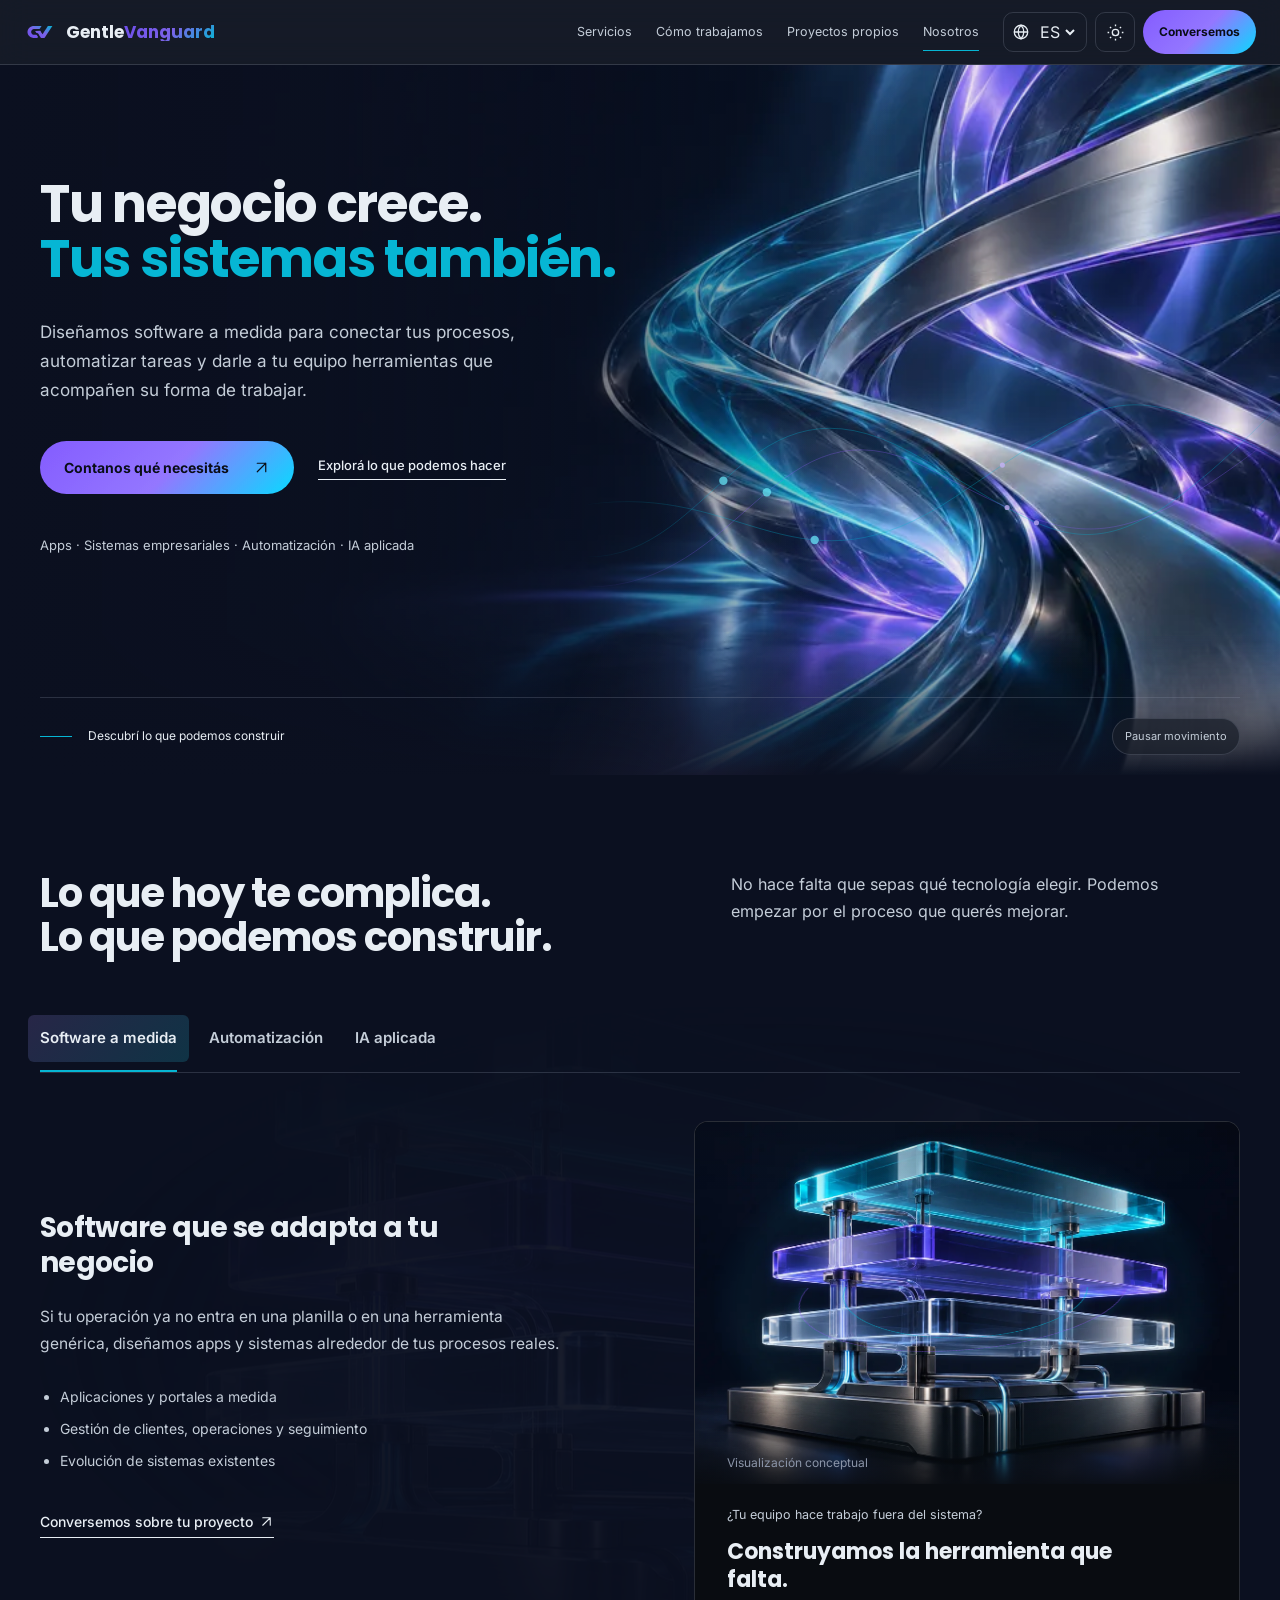
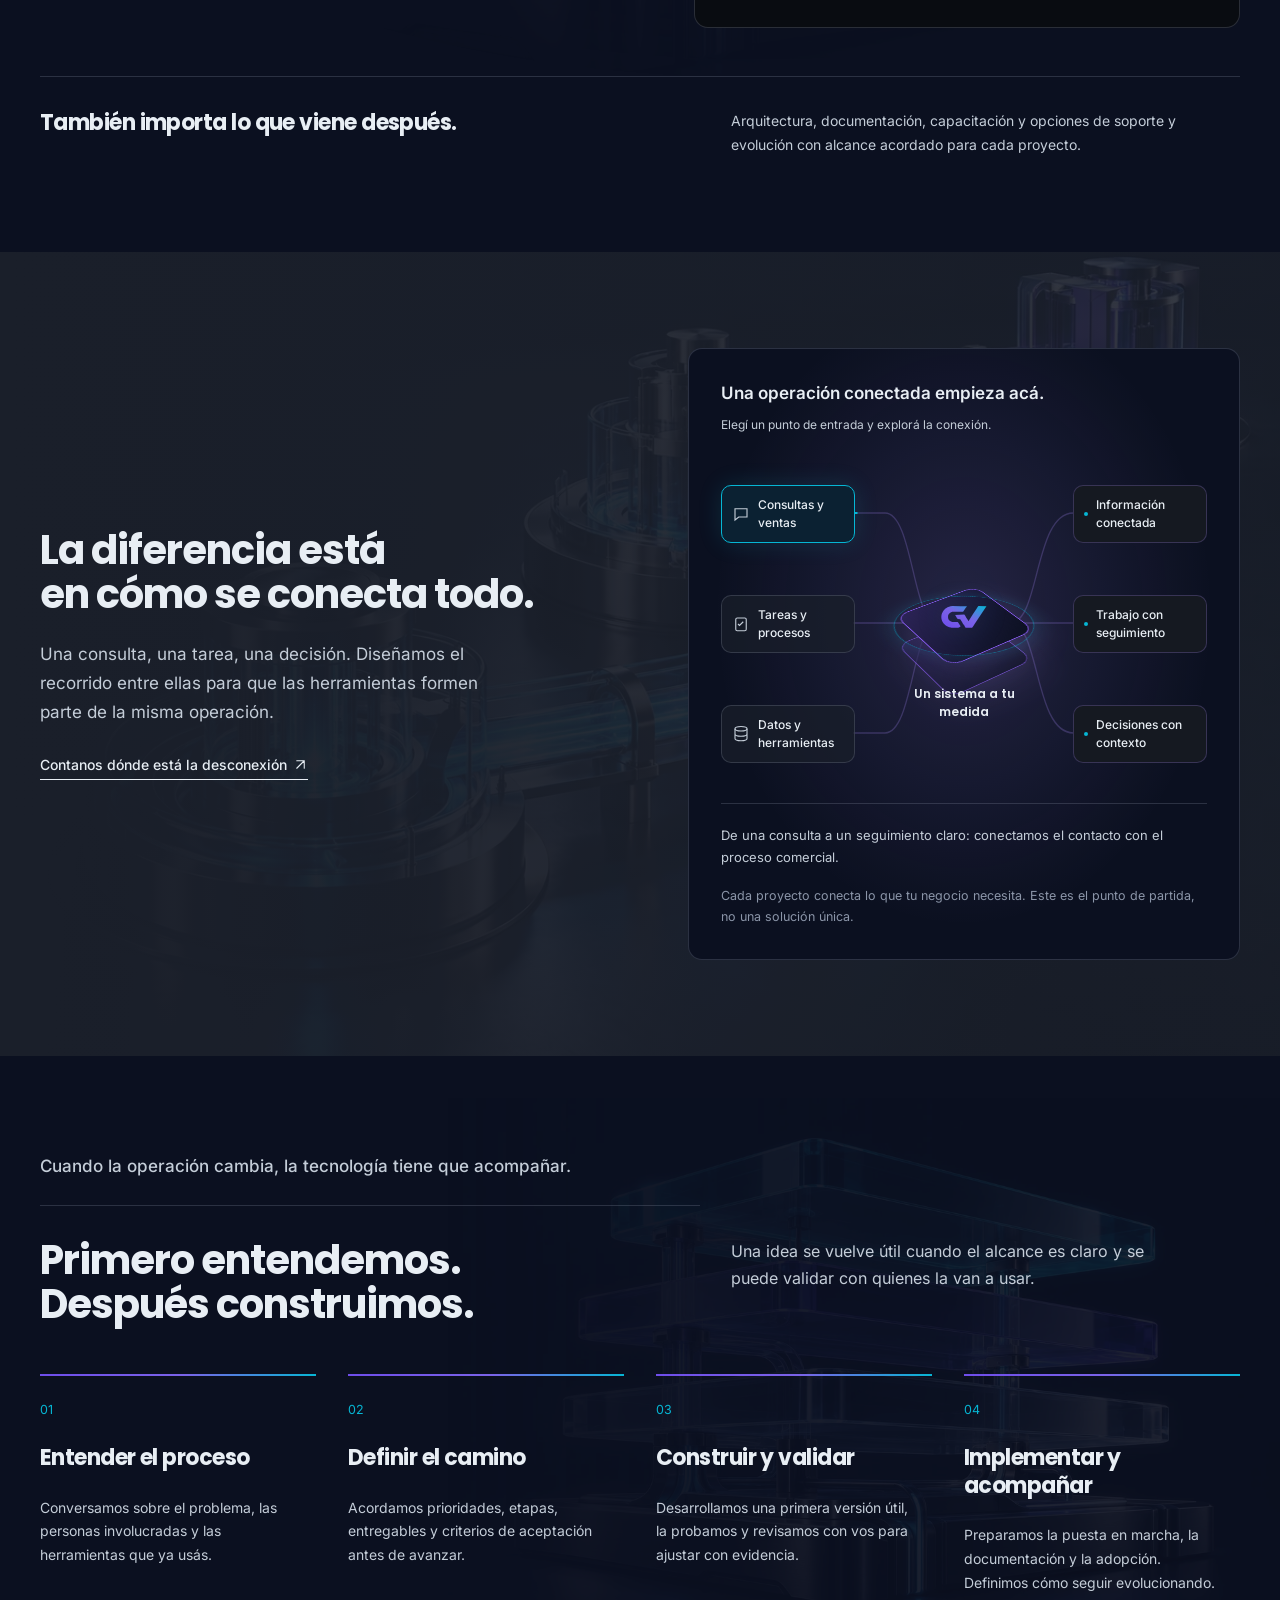
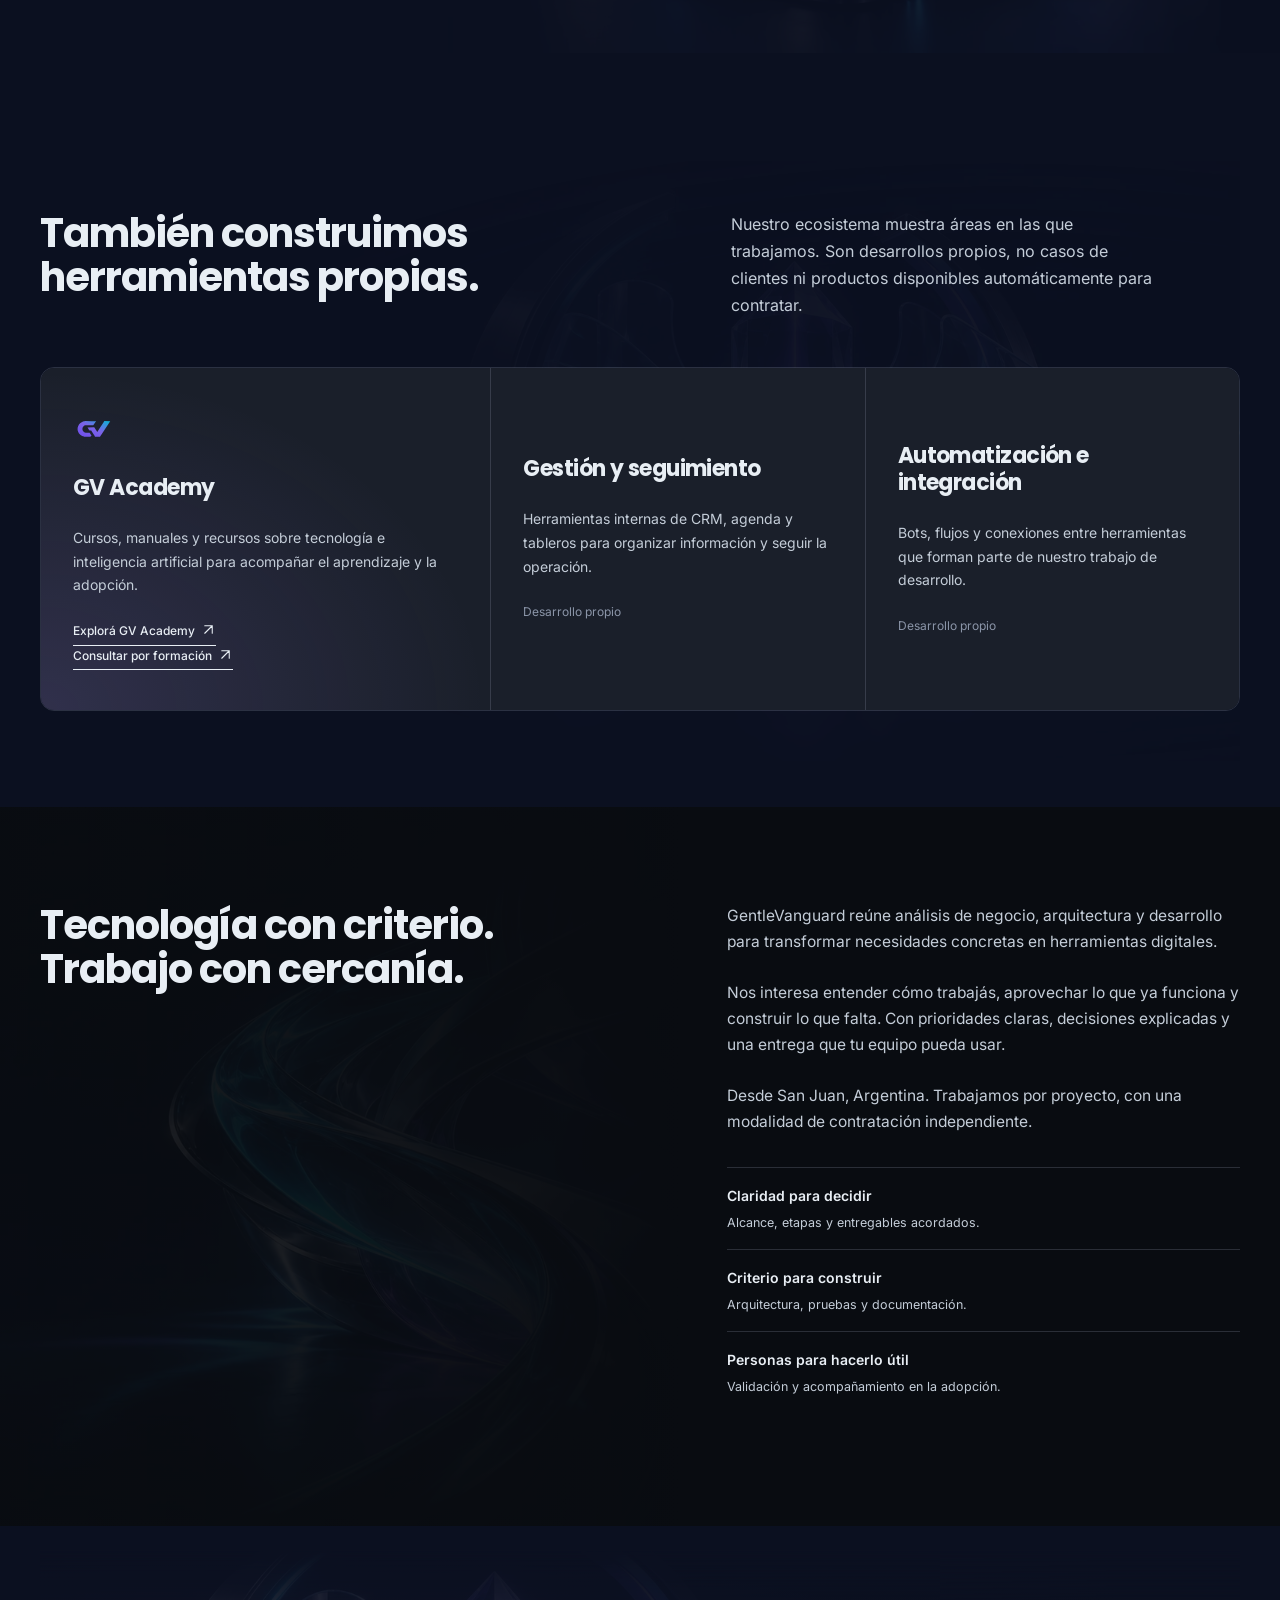
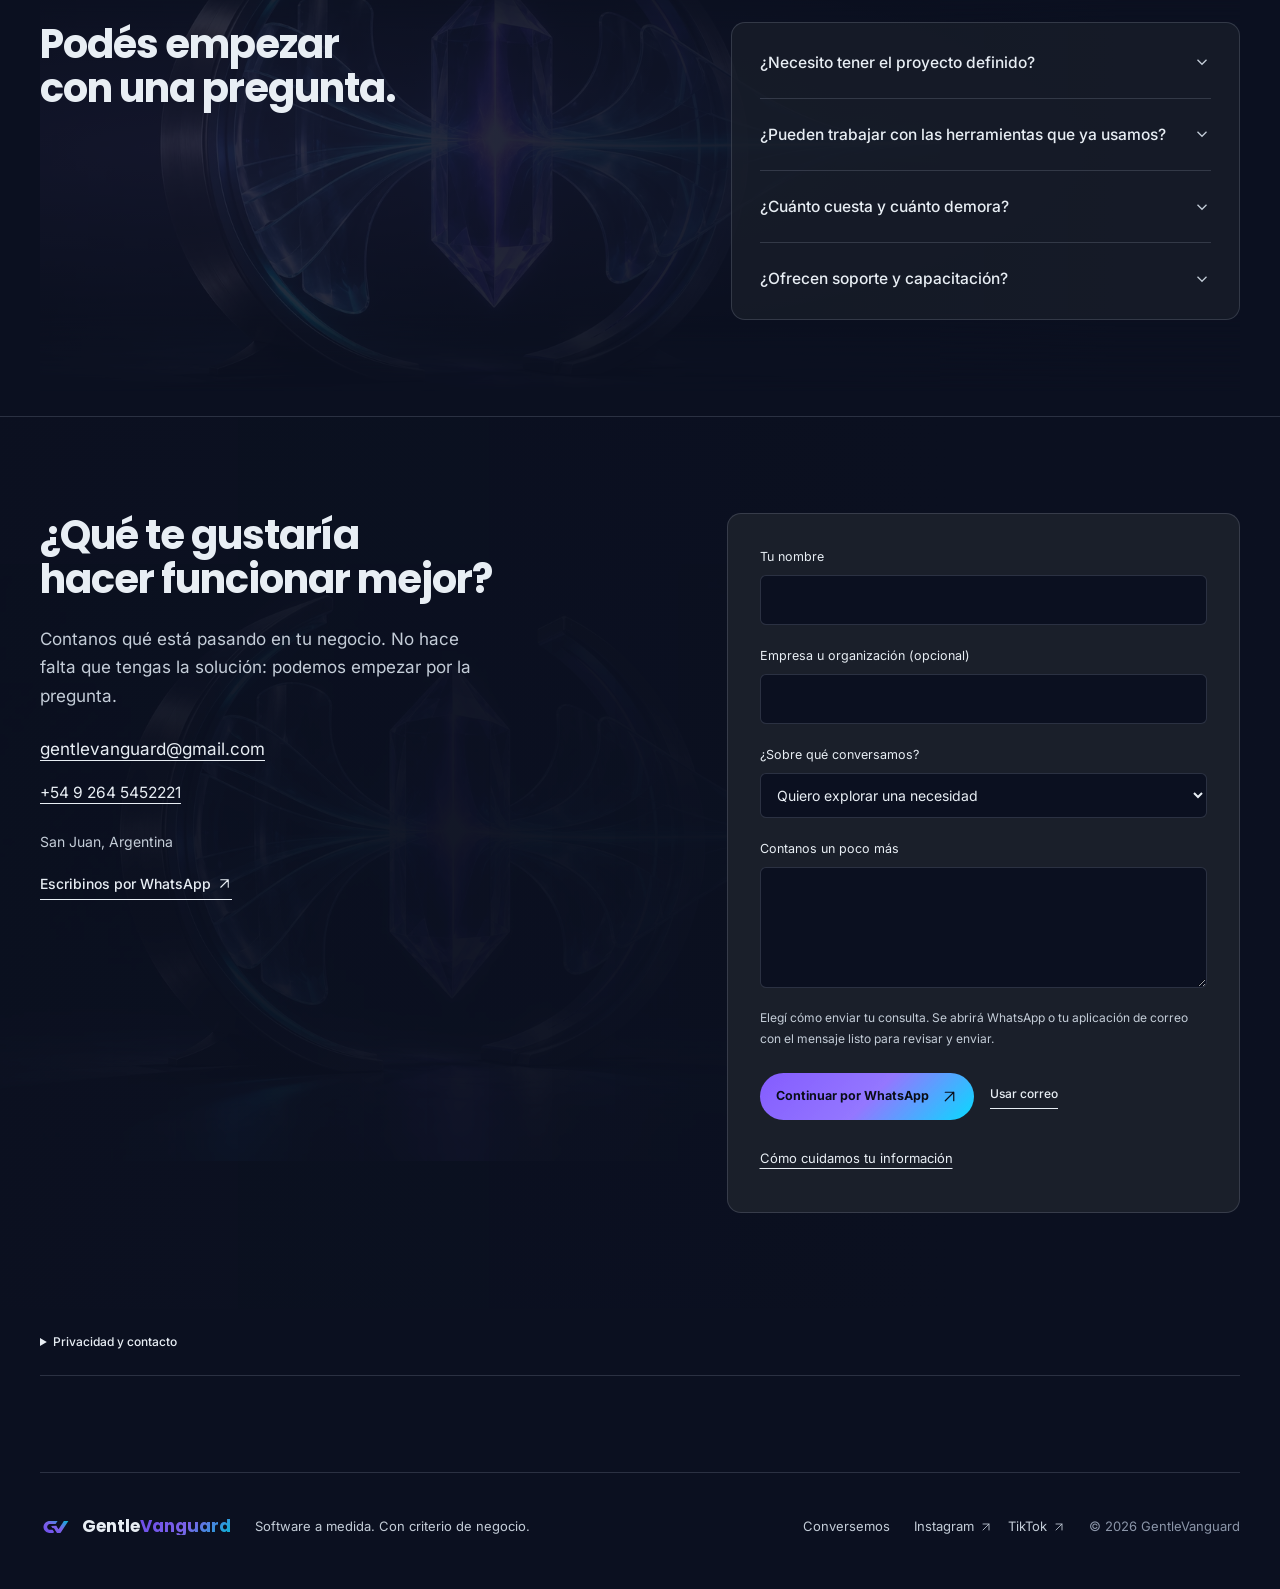
==== commit 36e64585: "Improve readability, accessibility and campaign contact flow" ====
--- a/index.html
+++ b/index.html
@@ -35,12 +35,12 @@
       <div class="service-row" id="panel-ai" role="tabpanel" aria-labelledby="tab-ai" tabindex="0"><div><h3 data-i18n="s3Title">IA aplicada, con un propósito claro</h3><p data-i18n="s3Desc">Evaluamos dónde la inteligencia artificial puede ayudar: asistentes, consulta de información y apoyo a tareas concretas, con límites y revisión humana definidos.</p><ul><li data-i18n="s3a">Asistentes conectados a información de tu organización</li><li data-i18n="s3b">Apoyo a flujos de trabajo y contenidos</li><li data-i18n="s3c">Capacitación para una adopción responsable</li></ul><a href="#contacto" class="text-link" data-interest="ai" data-i18n="aiCta">Exploremos un caso de uso ↗</a></div><div class="service-aside spotlight-card"><figure class="service-scene" data-scene="ai"><div class="scene-object"><img src="assets/service-ai.webp" width="1200" height="800" loading="lazy" decoding="async" alt="" data-scene-art><span class="scene-halo halo-a"></span><span class="scene-halo halo-b"></span><span class="scene-flare"></span></div><figcaption class="scene-caption" data-i18n="conceptArt">Visualización conceptual</figcaption></figure><span data-i18n="s3Prompt">¿Querés usar IA y no sabés por dónde empezar?</span><p data-i18n="s3Answer">Empecemos por una necesidad concreta.</p></div></div>
       </div></div><div class="support-line"><h3 data-i18n="supportTitle">También importa lo que viene después.</h3><p data-i18n="supportDesc">Arquitectura, documentación, capacitación y opciones de soporte y evolución con alcance acordado para cada proyecto.</p></div>
     </section>
-    <section class="connections section"><div class="wrap connections-layout"><div><h2 data-i18n="connectionsTitle">La diferencia está<br>en cómo se conecta todo.</h2><p class="lead" data-i18n="connectionsDesc">Una consulta, una tarea, una decisión. Diseñamos el recorrido entre ellas para que las herramientas formen parte de la misma operación.</p><a class="text-link" href="#contacto" data-i18n="connectionsCta">Contanos dónde está la desconexión ↗</a></div><figure class="operation operation-network" data-entry="sales" aria-labelledby="operation-title"><figcaption id="operation-title" data-i18n="diagramTitle">Una operación conectada empieza acá.</figcaption><p class="op-instruction" data-i18n="opInstruction">Elegí un punto de entrada y explorá la conexión.</p><div class="op-board"><svg class="op-connections" viewBox="0 0 640 360" preserveAspectRatio="none" fill="none" aria-hidden="true"><path class="op-wire wire-in wire-sales" d="M174 70H216C253 70 252 180 285 180"/><path class="op-signal signal-sales" d="M174 70H216C253 70 252 180 285 180"/><path class="op-wire wire-in wire-tasks" d="M174 180H285"/><path class="op-signal signal-tasks" d="M174 180H285"/><path class="op-wire wire-in wire-data" d="M174 290H216C253 290 252 180 285 180"/><path class="op-signal signal-data" d="M174 290H216C253 290 252 180 285 180"/><path class="op-wire wire-out" d="M355 180H381C420 180 412 70 464 70"/><path class="op-signal signal-out" d="M355 180H381C420 180 412 70 464 70"/><path class="op-wire wire-out" d="M355 180H464"/><path class="op-signal signal-out" d="M355 180H464"/><path class="op-wire wire-out" d="M355 180H381C420 180 412 290 464 290"/><path class="op-signal signal-out" d="M355 180H381C420 180 412 290 464 290"/></svg><div class="op-inputs" role="group" aria-label="Puntos de entrada"><button class="op-input input-sales" type="button" data-entry="sales" aria-pressed="true"><svg width="19" height="19" viewBox="0 0 24 24" fill="none" stroke="currentColor" stroke-width="1.5" aria-hidden="true"><path d="M4 5h16v11H9l-5 4V5Z"/></svg><span data-i18n="flowSales">Consultas y ventas</span></button><button class="op-input input-tasks" type="button" data-entry="tasks" aria-pressed="false"><svg width="19" height="19" viewBox="0 0 24 24" fill="none" stroke="currentColor" stroke-width="1.5" aria-hidden="true"><rect x="5" y="4" width="14" height="17" rx="2"/><path d="m8 12 2 2 5-5"/></svg><span data-i18n="flowTasks">Tareas y procesos</span></button><button class="op-input input-data" type="button" data-entry="data" aria-pressed="false"><svg width="19" height="19" viewBox="0 0 24 24" fill="none" stroke="currentColor" stroke-width="1.5" aria-hidden="true"><ellipse cx="12" cy="5" rx="8" ry="3"/><path d="M4 5v13c0 4 16 4 16 0V5M4 12c0 4 16 4 16 0"/></svg><span data-i18n="flowData">Datos y herramientas</span></button></div><div class="op-core"><span class="core-plane plane-back" aria-hidden="true"></span><span class="core-plane plane-front" aria-hidden="true"></span><span class="core-orbit" aria-hidden="true"></span><img src="assets/icon.svg" width="58" height="58" alt=""><strong data-i18n="flowCore">Un sistema a tu medida</strong></div><div class="op-output output-0"><span class="output-dot" aria-hidden="true"></span><span data-i18n="flow1">Información conectada</span></div><div class="op-output output-1"><span class="output-dot" aria-hidden="true"></span><span data-i18n="flow2">Trabajo con seguimiento</span></div><div class="op-output output-2"><span class="output-dot" aria-hidden="true"></span><span data-i18n="flow3">Decisiones con contexto</span></div></div><div class="op-scenarios" aria-live="polite"><p data-op-description="sales" data-i18n="opSalesDesc">De una consulta a un seguimiento claro: conectamos el contacto con el proceso comercial.</p><p data-op-description="tasks" data-i18n="opTasksDesc" hidden>De una tarea repetida a un flujo coordinado: conectamos los pasos y sus responsables.</p><p data-op-description="data" data-i18n="opDataDesc" hidden>De datos dispersos a información útil: conectamos herramientas para consultar y decidir con contexto.</p></div><p class="op-note" data-i18n="diagramNote">Cada proyecto conecta lo que tu negocio necesita. Este es el punto de partida, no una solución única.</p></figure></div></section><section class="method section ambient-section" id="metodo"><div class="wrap"><p class="method-principle" data-i18n="statement">Cuando la operación cambia, la tecnología tiene que acompañar.</p><div class="section-heading"><h2 data-i18n="methodTitle">Primero entendemos.<br>Después construimos.</h2><p data-i18n="methodIntro">Una idea se vuelve útil cuando el alcance es claro y se puede validar con quienes la van a usar.</p></div><ol class="steps"><li><h3 data-i18n="m1Title">Entender el proceso</h3><p data-i18n="m1Desc">Conversamos sobre el problema, las personas involucradas y las herramientas que ya usás.</p></li><li><h3 data-i18n="m2Title">Definir el camino</h3><p data-i18n="m2Desc">Acordamos prioridades, etapas, entregables y criterios de aceptación antes de avanzar.</p></li><li><h3 data-i18n="m3Title">Construir y validar</h3><p data-i18n="m3Desc">Desarrollamos una primera versión útil, la probamos y revisamos con vos para ajustar con evidencia.</p></li><li><h3 data-i18n="m4Title">Implementar y acompañar</h3><p data-i18n="m4Desc">Preparamos la puesta en marcha, la documentación y la adopción. Definimos cómo seguir evolucionando.</p></li></ol></div></section>
-    <section class="wrap section ambient-section" id="proyectos"><div class="section-heading"><h2 data-i18n="projectsTitle">También construimos<br>herramientas propias.</h2><p data-i18n="projectsIntro">Nuestro ecosistema muestra áreas en las que trabajamos. Son desarrollos propios, no casos de clientes ni productos disponibles automáticamente para contratar.</p></div><div class="projects"><article class="spotlight-card"><img src="assets/icon.svg" width="42" height="42" alt="" loading="lazy"><h3>GV Academy</h3><p data-i18n="p1Desc">Cursos, manuales y recursos sobre tecnología e inteligencia artificial para acompañar el aprendizaje y la adopción.</p><a href="#contacto" data-interest="academy" class="text-link" data-i18n="p1Cta">Consultar por formación ↗</a></article><article class="spotlight-card"><h3 data-i18n="p2Title">Gestión y seguimiento</h3><p data-i18n="p2Desc">Herramientas internas de CRM, agenda y tableros para organizar información y seguir la operación.</p><span class="project-label" data-i18n="ownDevelopment">Desarrollo propio</span></article><article class="spotlight-card"><h3 data-i18n="p3Title">Automatización e integración</h3><p data-i18n="p3Desc">Bots, flujos y conexiones entre herramientas que forman parte de nuestro trabajo de desarrollo.</p><span class="project-label" data-i18n="ownDevelopment">Desarrollo propio</span></article></div></section>
+    <section class="connections section"><div class="wrap connections-layout"><div><h2 data-i18n="connectionsTitle">La diferencia está<br>en cómo se conecta todo.</h2><p class="lead" data-i18n="connectionsDesc">Una consulta, una tarea, una decisión. Diseñamos el recorrido entre ellas para que las herramientas formen parte de la misma operación.</p><a class="text-link" href="#contacto" data-i18n="connectionsCta">Contanos dónde está la desconexión ↗</a></div><figure class="operation operation-network" data-entry="sales" aria-labelledby="operation-title"><figcaption id="operation-title" data-i18n="diagramTitle">Una operación conectada empieza acá.</figcaption><p class="op-instruction" data-i18n="opInstruction">Elegí un punto de entrada y explorá la conexión.</p><div class="op-board"><svg class="op-connections op-mobile-connections" viewBox="0 0 360 460" preserveAspectRatio="none" fill="none" aria-hidden="true"><path class="op-wire" d="M60 98V135C60 182 180 155 180 210"/><path class="op-signal signal-sales" d="M60 98V135C60 182 180 155 180 210"/><path class="op-wire" d="M180 98V210"/><path class="op-signal signal-tasks" d="M180 98V210"/><path class="op-wire" d="M300 98V135C300 182 180 155 180 210"/><path class="op-signal signal-data" d="M300 98V135C300 182 180 155 180 210"/><path class="op-wire" d="M180 250C180 316 60 280 60 360"/><path class="op-signal signal-out" d="M180 250C180 316 60 280 60 360"/><path class="op-wire" d="M180 250V360"/><path class="op-signal signal-out" d="M180 250V360"/><path class="op-wire" d="M180 250C180 316 300 280 300 360"/><path class="op-signal signal-out" d="M180 250C180 316 300 280 300 360"/></svg><svg class="op-connections" viewBox="0 0 640 360" preserveAspectRatio="none" fill="none" aria-hidden="true"><path class="op-wire wire-in wire-sales" d="M174 70H216C253 70 252 180 285 180"/><path class="op-signal signal-sales" d="M174 70H216C253 70 252 180 285 180"/><path class="op-wire wire-in wire-tasks" d="M174 180H285"/><path class="op-signal signal-tasks" d="M174 180H285"/><path class="op-wire wire-in wire-data" d="M174 290H216C253 290 252 180 285 180"/><path class="op-signal signal-data" d="M174 290H216C253 290 252 180 285 180"/><path class="op-wire wire-out" d="M355 180H381C420 180 412 70 464 70"/><path class="op-signal signal-out" d="M355 180H381C420 180 412 70 464 70"/><path class="op-wire wire-out" d="M355 180H464"/><path class="op-signal signal-out" d="M355 180H464"/><path class="op-wire wire-out" d="M355 180H381C420 180 412 290 464 290"/><path class="op-signal signal-out" d="M355 180H381C420 180 412 290 464 290"/></svg><div class="op-inputs" role="group" aria-label="Puntos de entrada"><button class="op-input input-sales" type="button" data-entry="sales" aria-pressed="true"><svg width="19" height="19" viewBox="0 0 24 24" fill="none" stroke="currentColor" stroke-width="1.5" aria-hidden="true"><path d="M4 5h16v11H9l-5 4V5Z"/></svg><span data-i18n="flowSales">Consultas y ventas</span></button><button class="op-input input-tasks" type="button" data-entry="tasks" aria-pressed="false"><svg width="19" height="19" viewBox="0 0 24 24" fill="none" stroke="currentColor" stroke-width="1.5" aria-hidden="true"><rect x="5" y="4" width="14" height="17" rx="2"/><path d="m8 12 2 2 5-5"/></svg><span data-i18n="flowTasks">Tareas y procesos</span></button><button class="op-input input-data" type="button" data-entry="data" aria-pressed="false"><svg width="19" height="19" viewBox="0 0 24 24" fill="none" stroke="currentColor" stroke-width="1.5" aria-hidden="true"><ellipse cx="12" cy="5" rx="8" ry="3"/><path d="M4 5v13c0 4 16 4 16 0V5M4 12c0 4 16 4 16 0"/></svg><span data-i18n="flowData">Datos y herramientas</span></button></div><div class="op-core"><span class="core-plane plane-back" aria-hidden="true"></span><span class="core-plane plane-front" aria-hidden="true"></span><span class="core-orbit" aria-hidden="true"></span><img src="assets/icon.svg" width="58" height="58" alt=""><strong data-i18n="flowCore">Un sistema a tu medida</strong></div><div class="op-output output-0"><span class="output-dot" aria-hidden="true"></span><span data-i18n="flow1">Información conectada</span></div><div class="op-output output-1"><span class="output-dot" aria-hidden="true"></span><span data-i18n="flow2">Trabajo con seguimiento</span></div><div class="op-output output-2"><span class="output-dot" aria-hidden="true"></span><span data-i18n="flow3">Decisiones con contexto</span></div></div><div class="op-scenarios" aria-live="polite"><p data-op-description="sales" data-i18n="opSalesDesc">De una consulta a un seguimiento claro: conectamos el contacto con el proceso comercial.</p><p data-op-description="tasks" data-i18n="opTasksDesc" hidden>De una tarea repetida a un flujo coordinado: conectamos los pasos y sus responsables.</p><p data-op-description="data" data-i18n="opDataDesc" hidden>De datos dispersos a información útil: conectamos herramientas para consultar y decidir con contexto.</p></div><p class="op-note" data-i18n="diagramNote">Cada proyecto conecta lo que tu negocio necesita. Este es el punto de partida, no una solución única.</p></figure></div></section><section class="method section ambient-section" id="metodo"><div class="wrap"><p class="method-principle" data-i18n="statement">Cuando la operación cambia, la tecnología tiene que acompañar.</p><div class="section-heading"><h2 data-i18n="methodTitle">Primero entendemos.<br>Después construimos.</h2><p data-i18n="methodIntro">Una idea se vuelve útil cuando el alcance es claro y se puede validar con quienes la van a usar.</p></div><ol class="steps"><li><h3 data-i18n="m1Title">Entender el proceso</h3><p data-i18n="m1Desc">Conversamos sobre el problema, las personas involucradas y las herramientas que ya usás.</p></li><li><h3 data-i18n="m2Title">Definir el camino</h3><p data-i18n="m2Desc">Acordamos prioridades, etapas, entregables y criterios de aceptación antes de avanzar.</p></li><li><h3 data-i18n="m3Title">Construir y validar</h3><p data-i18n="m3Desc">Desarrollamos una primera versión útil, la probamos y revisamos con vos para ajustar con evidencia.</p></li><li><h3 data-i18n="m4Title">Implementar y acompañar</h3><p data-i18n="m4Desc">Preparamos la puesta en marcha, la documentación y la adopción. Definimos cómo seguir evolucionando.</p></li></ol></div></section>
+    <section class="wrap section ambient-section" id="proyectos"><div class="section-heading"><h2 data-i18n="projectsTitle">También construimos<br>herramientas propias.</h2><p data-i18n="projectsIntro">Nuestro ecosistema muestra áreas en las que trabajamos. Son desarrollos propios, no casos de clientes ni productos disponibles automáticamente para contratar.</p></div><div class="projects"><article class="spotlight-card"><img src="assets/icon.svg" width="42" height="42" alt="" loading="lazy"><h3>GV Academy</h3><p data-i18n="p1Desc">Cursos, manuales y recursos sobre tecnología e inteligencia artificial para acompañar el aprendizaje y la adopción.</p><a href="https://gentlevanguard.github.io/" target="_blank" rel="noopener noreferrer" class="text-link" data-i18n="academyDemo">Explorá GV Academy ↗</a><a href="#contacto" data-interest="academy" class="text-link" data-i18n="p1Cta">Consultar por formación ↗</a></article><article class="spotlight-card"><h3 data-i18n="p2Title">Gestión y seguimiento</h3><p data-i18n="p2Desc">Herramientas internas de CRM, agenda y tableros para organizar información y seguir la operación.</p><span class="project-label" data-i18n="ownDevelopment">Desarrollo propio</span></article><article class="spotlight-card"><h3 data-i18n="p3Title">Automatización e integración</h3><p data-i18n="p3Desc">Bots, flujos y conexiones entre herramientas que forman parte de nuestro trabajo de desarrollo.</p><span class="project-label" data-i18n="ownDevelopment">Desarrollo propio</span></article></div></section>
     <section class="about section" id="nosotros"><div class="wrap about-grid"><div class="about-art" aria-hidden="true"></div><h2 data-i18n="aboutTitle">Tecnología con criterio.<br>Trabajo con cercanía.</h2><div><p class="lead" data-i18n="aboutDesc">GentleVanguard reúne análisis de negocio, arquitectura y desarrollo para transformar necesidades concretas en herramientas digitales.</p><p data-i18n="aboutMore">Nos interesa entender cómo trabajás, aprovechar lo que ya funciona y construir lo que falta. Con prioridades claras, decisiones explicadas y una entrega que tu equipo pueda usar.</p><p class="company-location" data-i18n="companyLocation">Desde San Juan, Argentina. Trabajamos por proyecto, con una modalidad de contratación independiente.</p><dl class="principles"><div><dt data-i18n="v1Title">Claridad para decidir</dt><dd data-i18n="v1Desc">Alcance, etapas y entregables acordados.</dd></div><div><dt data-i18n="v2Title">Criterio para construir</dt><dd data-i18n="v2Desc">Arquitectura, pruebas y documentación.</dd></div><div><dt data-i18n="v3Title">Personas para hacerlo útil</dt><dd data-i18n="v3Desc">Validación y acompañamiento en la adopción.</dd></div></dl></div></div></section>
     <section class="wrap section faq" id="preguntas"><div class="section-heading"><h2 data-i18n="faqTitle">Podés empezar<br>con una pregunta.</h2></div><div><details name="gv-faq"><summary><span data-i18n="q1">¿Necesito tener el proyecto definido?</span><svg width="18" height="18" viewBox="0 0 24 24" fill="none" stroke="currentColor" stroke-width="1.7" aria-hidden="true"><path d="m6 9 6 6 6-6"/></svg></summary><p data-i18n="a1">No. Podés contarnos qué tarea te cuesta, qué sistema te limita o qué idea querés explorar. A partir de eso definimos si tiene sentido trabajar juntos y qué conviene analizar primero.</p></details><details name="gv-faq"><summary><span data-i18n="q2">¿Pueden trabajar con las herramientas que ya usamos?</span><svg width="18" height="18" viewBox="0 0 24 24" fill="none" stroke="currentColor" stroke-width="1.7" aria-hidden="true"><path d="m6 9 6 6 6-6"/></svg></summary><p data-i18n="a2">Evaluamos el sistema actual y sus posibilidades de integración. La propuesta depende de los accesos, las condiciones técnicas y las necesidades del proyecto.</p></details><details name="gv-faq"><summary><span data-i18n="q3">¿Cuánto cuesta y cuánto demora?</span><svg width="18" height="18" viewBox="0 0 24 24" fill="none" stroke="currentColor" stroke-width="1.7" aria-hidden="true"><path d="m6 9 6 6 6-6"/></svg></summary><p data-i18n="a3">Depende del alcance, las integraciones y las etapas. Primero entendemos la necesidad; después presentamos una propuesta con entregables, plazos y condiciones.</p></details><details name="gv-faq"><summary><span data-i18n="q4">¿Ofrecen soporte y capacitación?</span><svg width="18" height="18" viewBox="0 0 24 24" fill="none" stroke="currentColor" stroke-width="1.7" aria-hidden="true"><path d="m6 9 6 6 6-6"/></svg></summary><p data-i18n="a4">Podemos incluir documentación, capacitación, mantenimiento y evolución. El alcance y las condiciones se acuerdan en cada propuesta.</p></details></div></section>
     <section class="contact section" id="contacto"><div class="contact-art" aria-hidden="true"></div><div class="wrap contact-grid"><div><h2 data-i18n="contactTitle">¿Qué te gustaría<br>hacer funcionar mejor?</h2><p class="lead" data-i18n="contactDesc">Contanos qué está pasando en tu negocio. No hace falta que tengas la solución: podemos empezar por la pregunta.</p><a class="contact-email" href="mailto:gentlevanguard@gmail.com">gentlevanguard@gmail.com</a><a class="contact-phone" href="tel:+5492645452221">+54 9 264 5452221</a><p class="contact-location" data-i18n="location">San Juan, Argentina</p><a class="text-link" href="https://wa.me/5492645452221" target="_blank" rel="noopener noreferrer" data-i18n="directWa">Escribinos por WhatsApp ↗</a></div><form id="contact-form"><label for="name" data-i18n="name">Tu nombre</label><input id="name" name="name" autocomplete="name" required maxlength="100"><label for="company" data-i18n="company">Empresa u organización (opcional)</label><input id="company" name="company" autocomplete="organization" maxlength="140"><label for="interest" data-i18n="interest">¿Sobre qué conversamos?</label><select id="interest" name="interest"><option value="general" data-i18n="interestGeneral">Quiero explorar una necesidad</option><option value="software" data-i18n="interestSoftware">Software a medida</option><option value="automation" data-i18n="interestAutomation">Automatización e integraciones</option><option value="ai" data-i18n="interestAi">IA aplicada</option><option value="academy" data-i18n="interestAcademy">Formación y Academy</option></select><label for="message" data-i18n="message">Contanos un poco más</label><textarea id="message" name="message" rows="4" required minlength="10" maxlength="2000"></textarea><p class="form-note" data-i18n="formNote">Elegí cómo enviar tu consulta. Se abrirá WhatsApp o tu aplicación de correo con el mensaje listo para revisar y enviar.</p><div class="actions"><button class="gv-btn gv-btn-primary button" type="submit" name="channel" value="whatsapp" data-i18n="sendWa">Continuar por WhatsApp ↗</button><button class="text-link" type="submit" name="channel" value="email" data-i18n="sendEmail">Usar correo</button></div><p id="form-status" role="status"></p><a class="privacy-link" href="#privacidad" data-i18n="privacyLink">Cómo cuidamos tu información</a></form></div></section>
-    <section class="wrap privacy" id="privacidad"><details><summary data-i18n="privacyTitle">Privacidad y contacto</summary><p data-i18n="privacyText">Este sitio no envía el formulario a un servidor ni guarda lo que escribís. Al elegir WhatsApp o correo, compartís los datos con el servicio que seleccionaste y los enviás cuando confirmás allí. Usamos el almacenamiento de tu navegador sólo para recordar idioma y tema. Si nos contactás, usaremos tu mensaje para responder la consulta. Podés escribir a gentlevanguard@gmail.com para consultar por tus datos. Evitá incluir contraseñas o información sensible.</p></details></section>
+    <section class="wrap privacy" id="privacidad"><details><summary data-i18n="privacyTitle">Privacidad y contacto</summary><p data-i18n="privacyText">Si llegás desde un enlace de campaña, incluimos su referencia en el mensaje que revisás. Este sitio no envía el formulario a un servidor ni guarda lo que escribís. Al elegir WhatsApp o correo, compartís los datos con el servicio que seleccionaste y los enviás cuando confirmás allí. Usamos el almacenamiento de tu navegador sólo para recordar idioma y tema. Si nos contactás, usaremos tu mensaje para responder la consulta. Podés escribir a gentlevanguard@gmail.com para consultar por tus datos. Evitá incluir contraseñas o información sensible.</p></details></section>
   </main>
   <a class="back-to-top gv-back-to-top gv-icon-btn" href="#page-top" aria-label="Volver arriba" hidden><svg class="scroll-ring" width="48" height="48" viewBox="0 0 48 48" aria-hidden="true"><circle cx="24" cy="24" r="21"/></svg><svg class="arrow-up" width="20" height="20" viewBox="0 0 24 24" fill="none" stroke="currentColor" stroke-width="1.7" aria-hidden="true"><path d="M12 19V5m-6 6 6-6 6 6"/></svg></a><footer class="gv-footer wrap"><a class="gv-brand" href="#" aria-label="GentleVanguard"><img src="assets/icon.svg" class="gv-brand-logo" width="32" height="32" alt=""><span class="gv-brand-wordmark">Gentle<span>Vanguard</span></span></a><p data-i18n="footer">Software a medida. Con criterio de negocio.</p><a href="#contacto" data-i18n="talk">Conversemos</a><div class="social-links"><a href="https://www.instagram.com/gentlevanguard.sj/" target="_blank" rel="noopener noreferrer">Instagram ↗</a><a href="https://www.tiktok.com/@gentlevanguard.sj" target="_blank" rel="noopener noreferrer">TikTok ↗</a></div><small>© 2026 GentleVanguard</small></footer>
   <noscript><p class="wrap">Podés explorar el sitio y contactarnos por <a href="mailto:gentlevanguard@gmail.com">correo</a> o <a href="https://wa.me/5492645452221">WhatsApp</a>. Las preferencias y el asistente de consulta requieren JavaScript.</p></noscript>
--- a/shell.css
+++ b/shell.css
@@ -340,8 +340,13 @@
   font: 12px/1.5 var(--gv-font-body, Inter, sans-serif);
 }
 .gv-footer a {
-  color: var(--gv-purple-soft, var(--gv-accent, #c4b5fd));
+  color: var(--gv-text-secondary, var(--gv-text, #e8eef4));
   text-decoration: none;
+}
+.gv-footer a:not(.gv-brand) {
+  display: inline-flex;
+  align-items: center;
+  min-height: 44px;
 }
 .gv-footer a:hover,
 .gv-footer a:focus-visible {
--- a/refinements.css
+++ b/refinements.css
@@ -23,3 +23,42 @@
 @media(max-width:900px){.operation-network{max-width:680px;width:100%;margin-inline:auto}.op-input,.op-output{font-size:12.5px;padding:12px}.op-core,.core-plane{width:100px;height:100px}.op-core strong{font-size:12px}.op-board{height:350px}.connections-layout>div:first-child{max-width:600px}}
 @media(max-width:640px){.controls .language-control{padding:0 6px}.language-icon{width:16px;height:16px}.controls .language-control select{font-size:12px;width:44px}.operation-network{padding:24px 16px}.operation-network figcaption{font-size:15.5px}.op-board{height:330px}.op-input,.op-output{min-height:60px;font-size:10.5px;padding:7px;gap:5px;width:28%}.op-input{flex-direction:column;align-items:flex-start;gap:4px}.op-output{padding:8px}.op-input svg{width:16px;height:16px}.op-core,.core-plane{width:62px;height:62px}.op-core img{width:40px;height:40px}.plane-back{top:20px}.core-orbit{inset:-12px}.op-core strong{width:98px;top:calc(100% + 24px);font-size:10.5px}.op-scenarios p{min-height:88px;font-size:12.5px}.op-input,.op-output{transform:translateY(-2px)}.op-signal{stroke-width:2.5}.faq>div:last-child{padding-inline:20px}.faq:before{background-size:cover;opacity:.25}.method-principle{font-size:15.5px;margin-bottom:28px}}
 @media(prefers-reduced-motion:reduce){.op-signal,.plane-front{animation:none!important}.op-signal{stroke-dasharray:none;opacity:0}.operation-network[data-entry=sales] .signal-sales,.operation-network[data-entry=tasks] .signal-tasks,.operation-network[data-entry=data] .signal-data{opacity:1}.faq summary svg{transition:none}}
+
+/* Readable secondary type and touch targets; no parallel brand tokens. */
+.op-mobile-connections{display:none}
+.scene-caption{font-size:12px}
+.operation-network .op-note{font-size:12.5px}
+.op-output{font-size:12px}
+.gv-footer a:not(.gv-brand),.gv-footer small,.gv-footer p{font-size:13px}
+.privacy-link{display:inline-flex;align-items:center;min-height:44px;font-size:13px}
+.hero-note{font-size:13px}
+.op-scenarios p{min-height:0}
+@media(max-width:640px){
+  .controls button{width:44px;min-height:44px;height:44px}
+  .controls .language-control,.controls .language-control select{min-height:44px}
+  .scene-caption{font-size:12px;left:20px}
+  .hero-note{font-size:12.5px}
+  .op-board{height:460px;margin-top:24px}
+  .op-connections:not(.op-mobile-connections){display:none}
+  .op-mobile-connections{display:block}
+  .op-input,.op-output{width:30%;min-height:102px;top:0;bottom:auto;transform:none;padding:9px 7px;font-size:12px;line-height:1.5;gap:6px;flex-direction:column;align-items:flex-start}
+  .input-sales,.output-0{left:0;right:auto}
+  .input-tasks,.output-1{left:35%;right:auto}
+  .input-data,.output-2{left:70%;right:auto}
+  .op-output{top:auto;bottom:0;min-height:100px;justify-content:center}
+  .op-core{top:49%;width:72px;height:72px}
+  .core-plane{width:72px;height:72px}
+  .op-core strong{top:calc(100% + 16px);width:128px;font-size:12px;background:var(--gv-bg);padding:4px;border-radius:var(--gv-radius-sm)}
+  .op-scenarios p{font-size:14px;min-height:0}
+  .operation-network .op-note{font-size:12.5px;margin-top:20px}
+}
+@media(max-width:360px){
+  .controls{gap:4px}
+  .controls button{width:40px}
+  .controls .language-control{padding-inline:3px;gap:2px}
+  .controls .language-control select{width:34px;min-width:34px;padding-inline:0}
+  .language-icon{width:14px;height:14px}
+  .op-input,.op-output{padding-inline:6px}
+}
+
+@media(max-width:640px){.motion-toggle,.scroll-cue{font-size:12px}.motion-toggle{min-height:44px}.service-tab{font-size:12px}.scroll-cue{min-height:44px}}
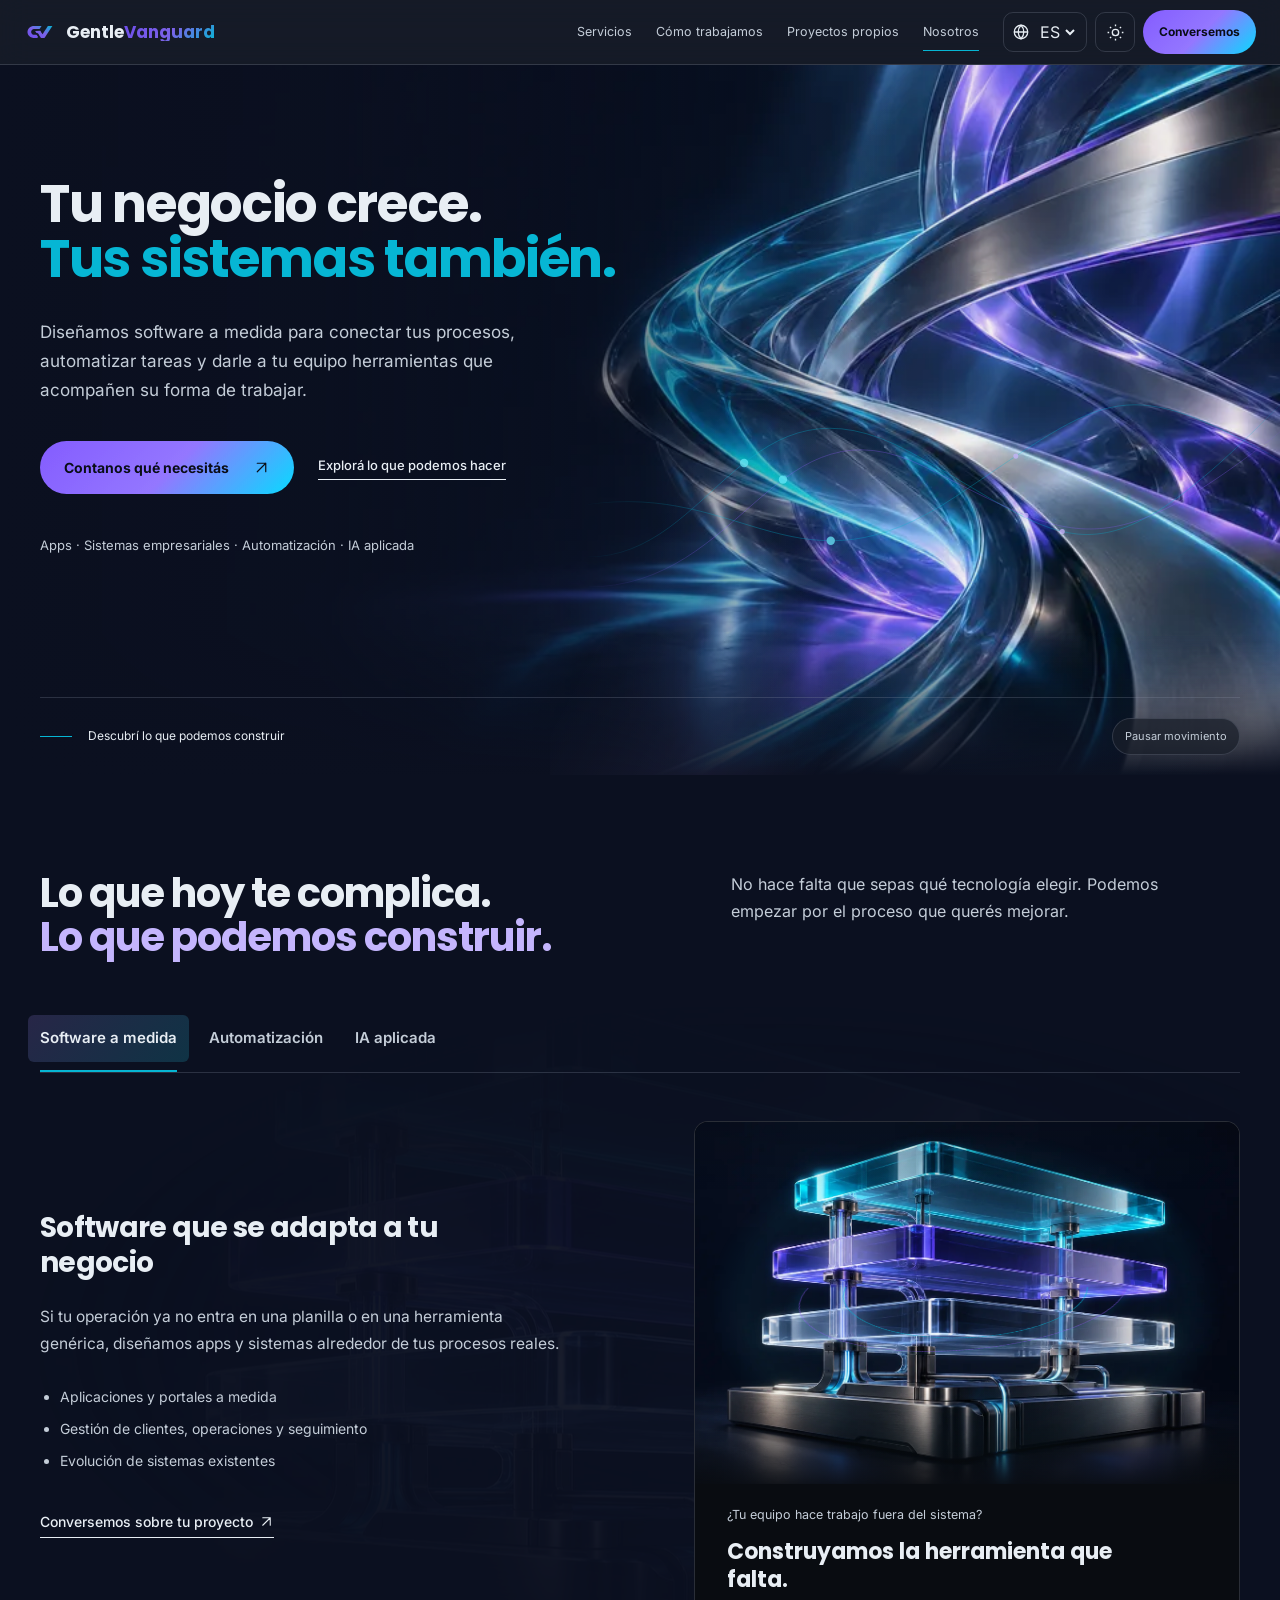
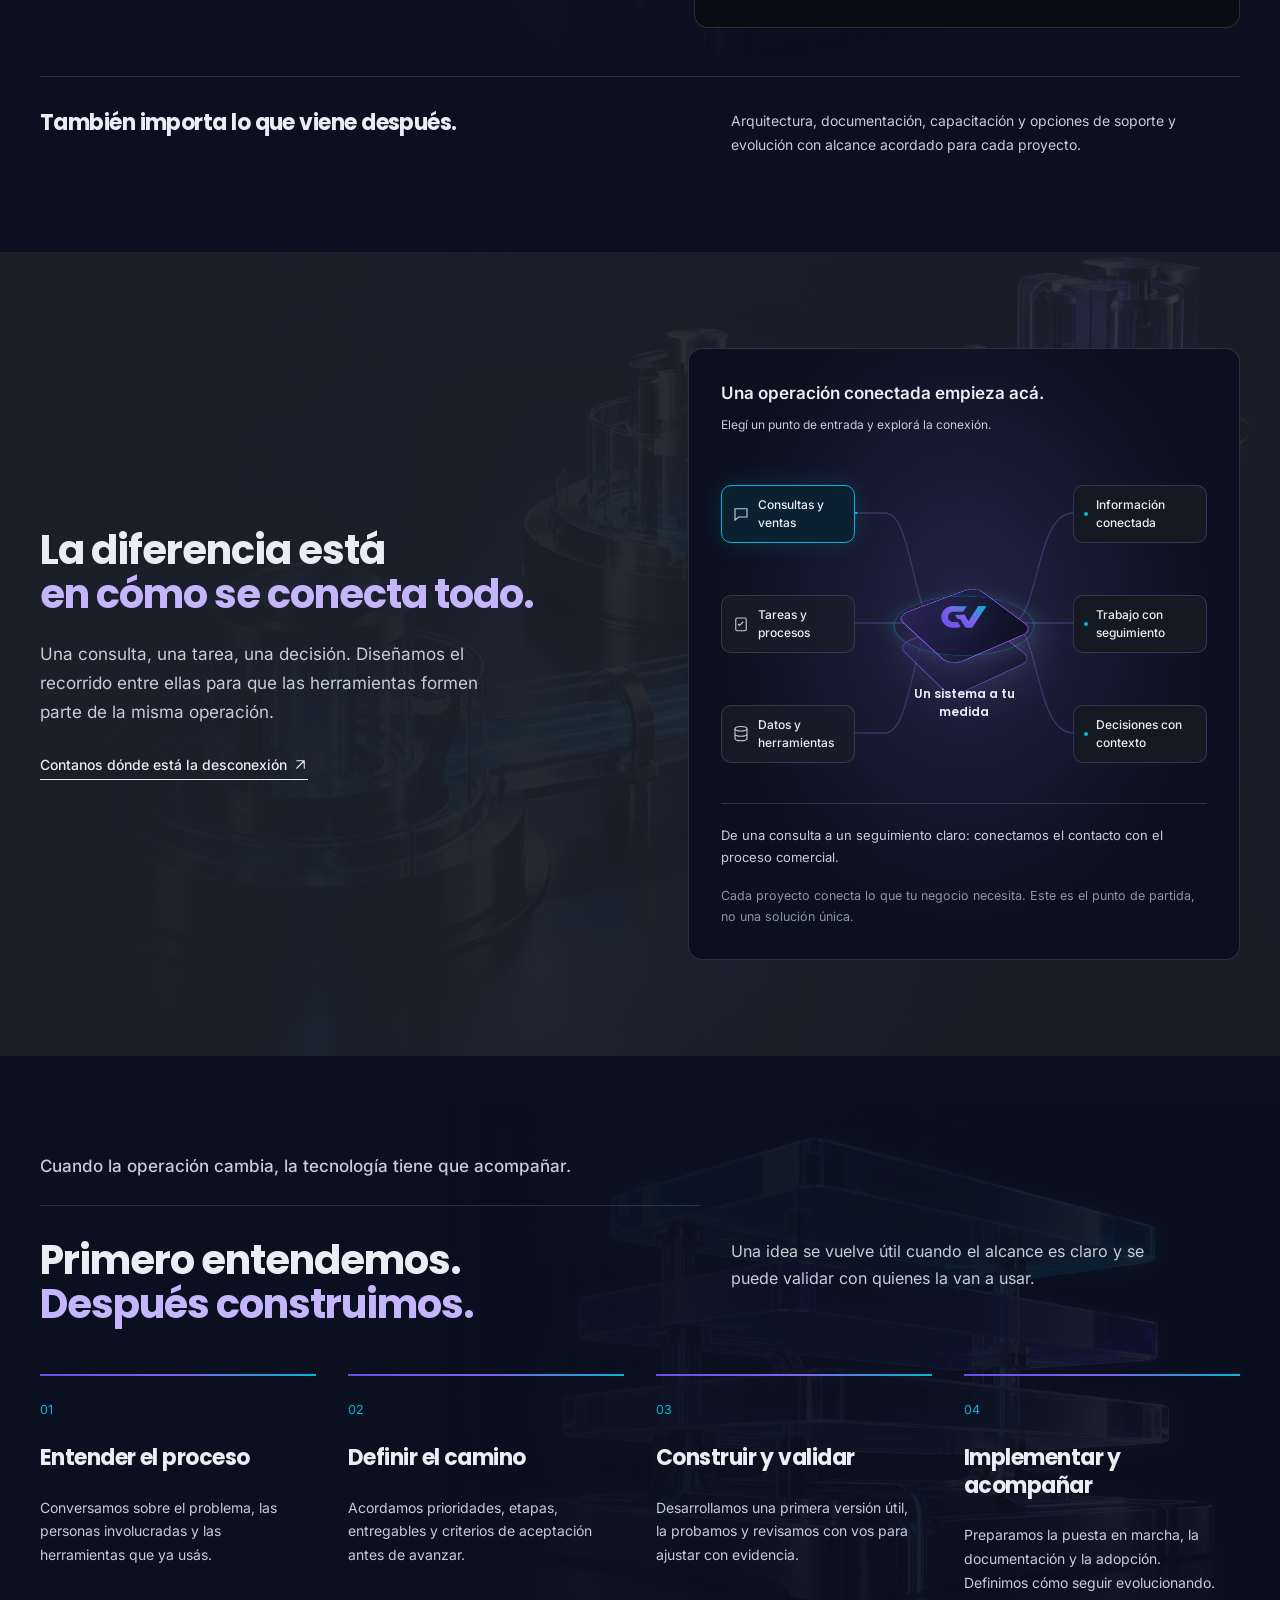
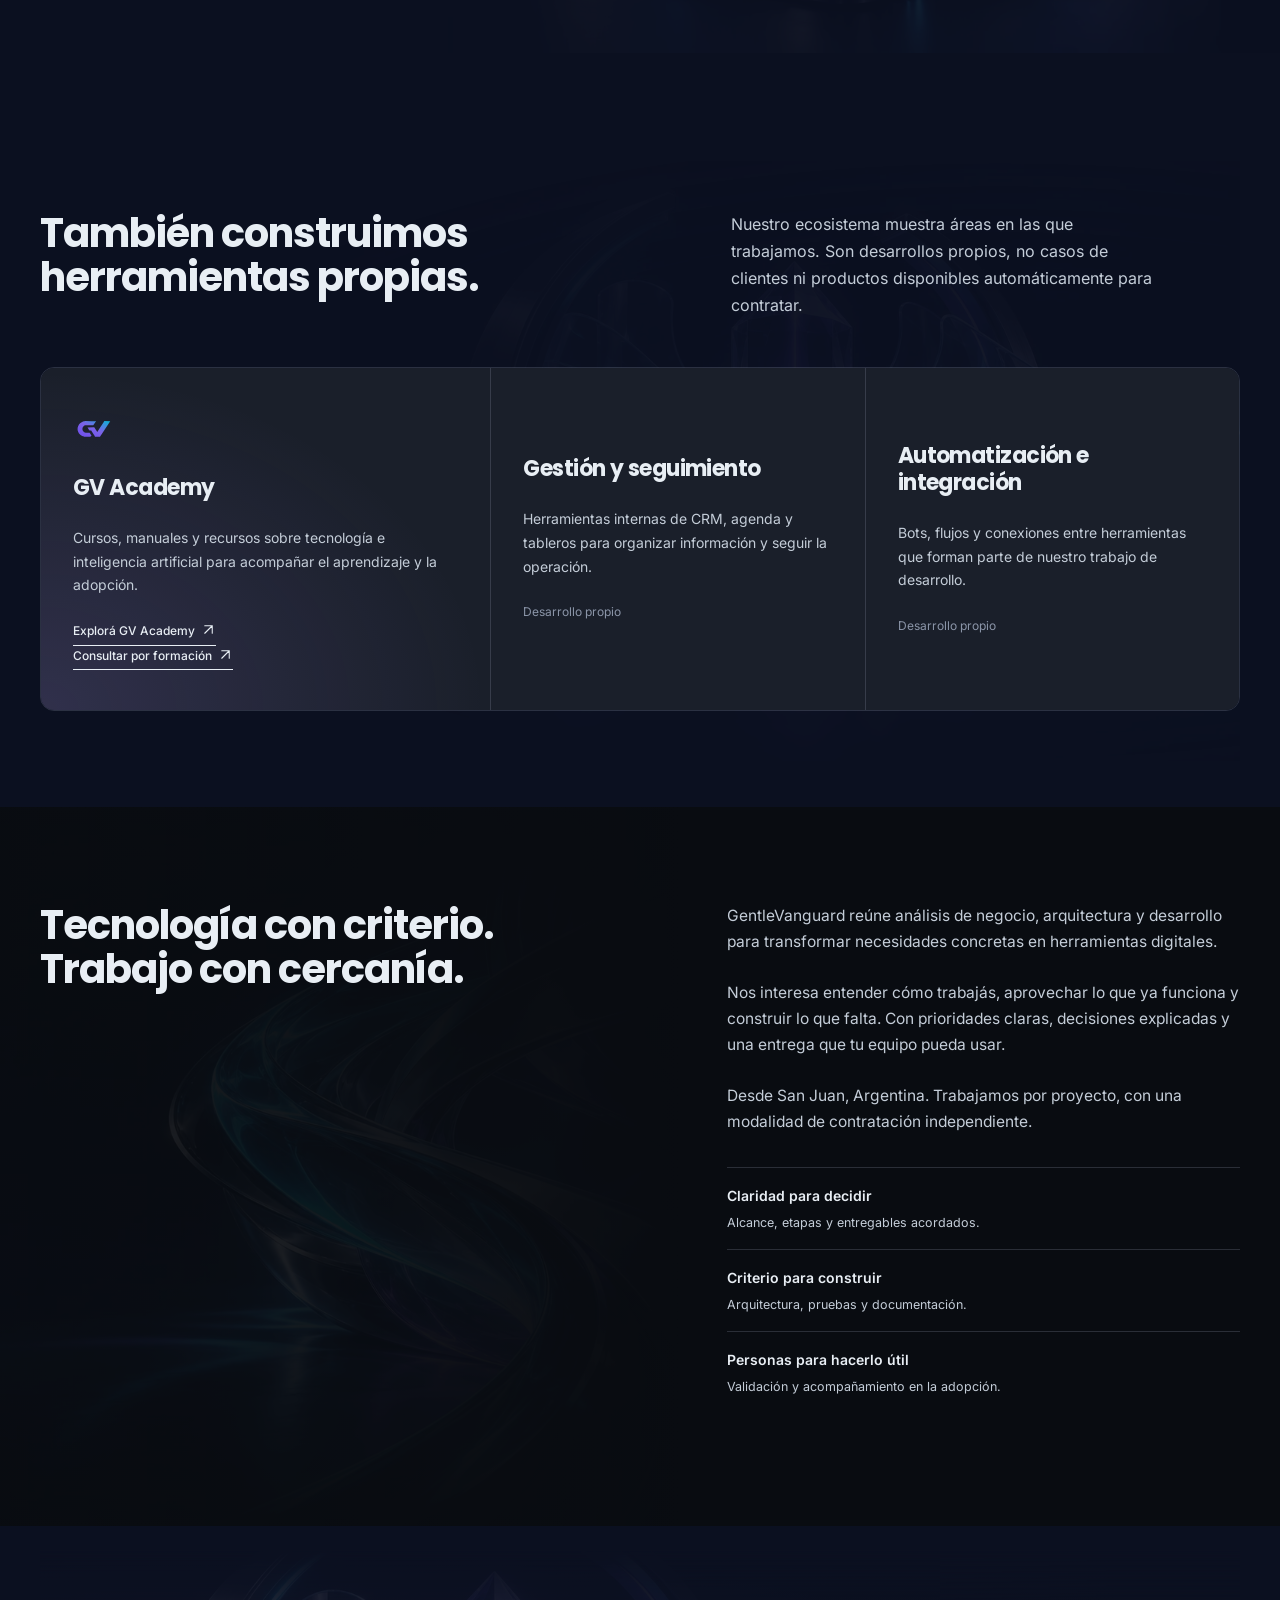
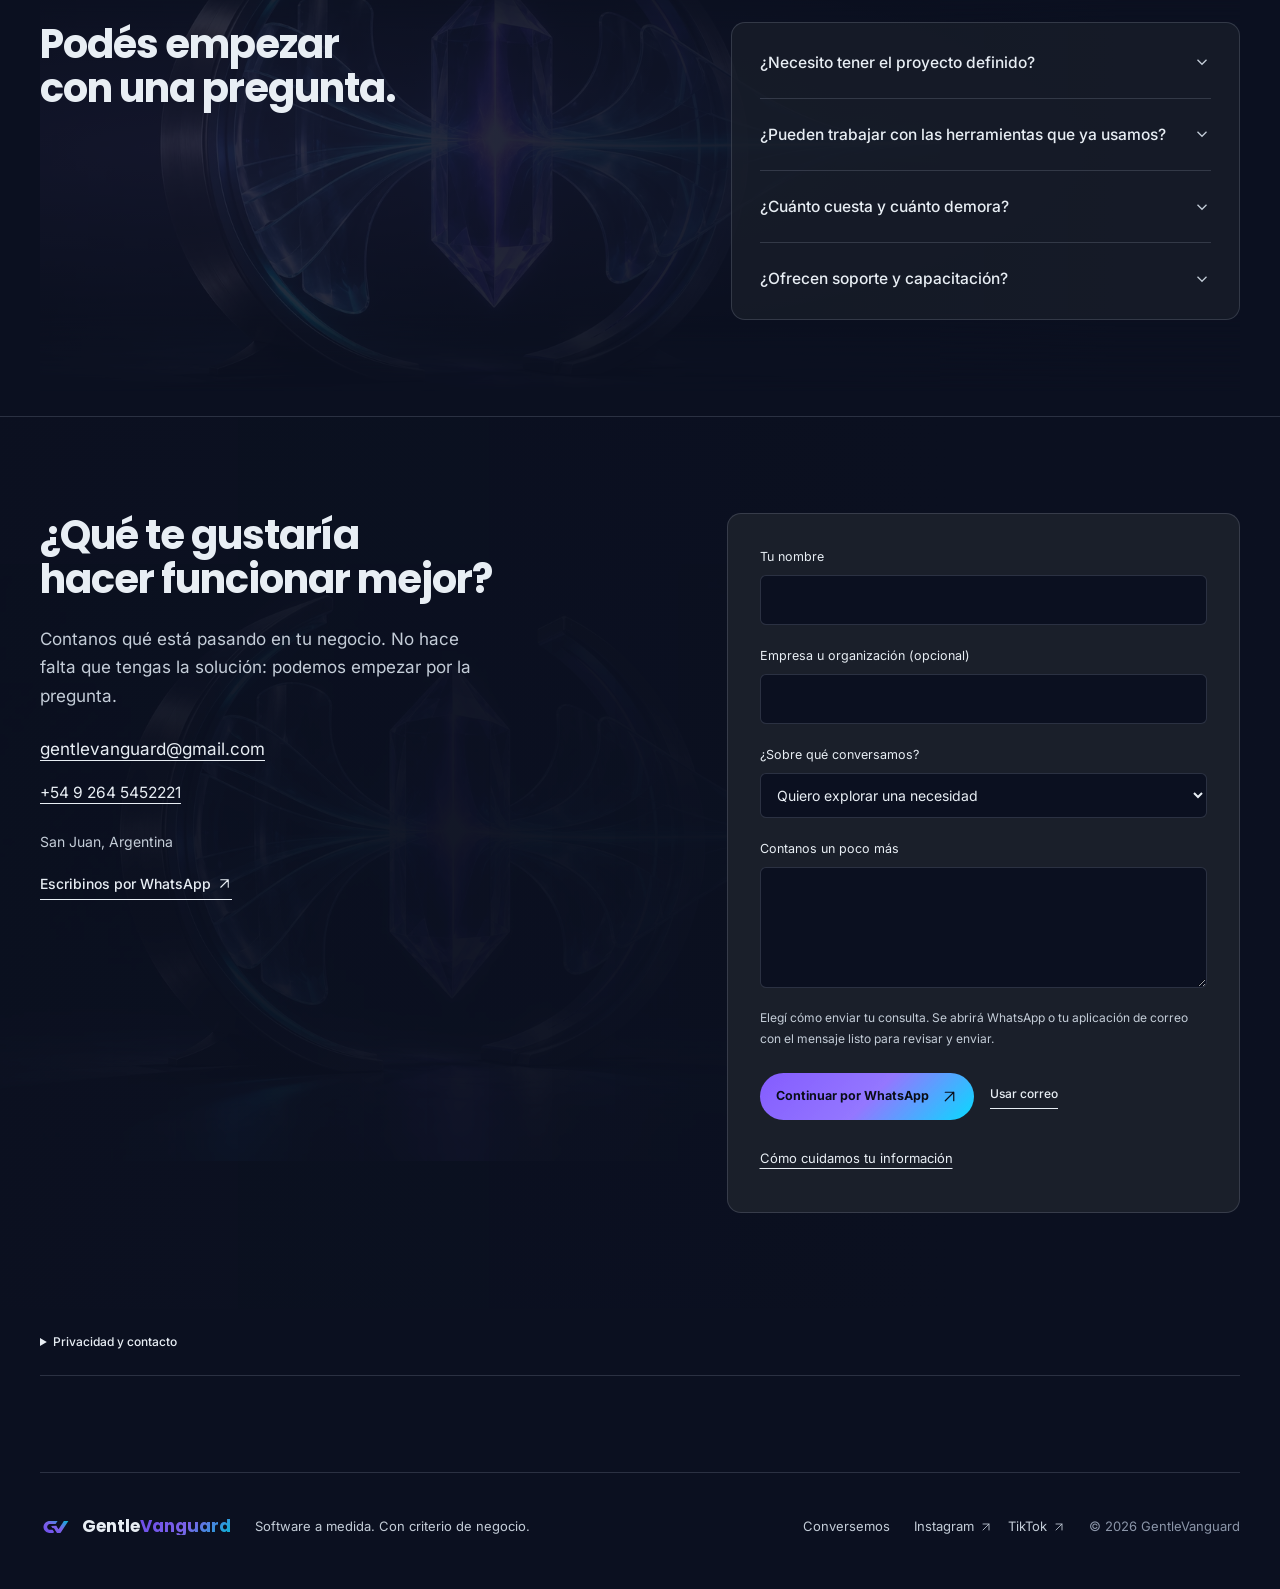
==== commit 435144ca: "Improve readability, accessibility and campaign contact flow" ====
--- a/index.html
+++ b/index.html
@@ -29,13 +29,13 @@
   <main id="main">
     <section class="hero cinematic" aria-labelledby="hero-title"><picture class="hero-art" aria-hidden="true"><source media="(max-width:768px)" srcset="assets/nexus-mobile.webp"><img src="assets/nexus-hero.webp" width="1672" height="941" alt="" fetchpriority="high"></picture><div class="hero-shade" aria-hidden="true"></div><div class="hero-light" aria-hidden="true"></div><div class="wrap hero-layout"><div class="hero-copy"><h1 id="hero-title"><span data-i18n="hero1">Tu negocio crece.</span><br><span class="accent" data-i18n="hero2">Tus sistemas también.</span></h1><p class="lead" data-i18n="heroDesc">Diseñamos software a medida para conectar tus procesos, automatizar tareas y darle a tu equipo herramientas que acompañen su forma de trabajar.</p><div class="actions"><a class="gv-btn gv-btn-primary button" href="#contacto"><span data-i18n="heroCta">Contanos qué necesitás</span><span aria-hidden="true">↗</span></a><a class="text-link" href="#servicios" data-i18n="heroExplore">Explorá lo que podemos hacer</a></div><p class="hero-note" data-i18n="heroNote">Apps · Sistemas empresariales · Automatización · IA aplicada</p></div>
 <div class="hero-signature" aria-hidden="true"><svg viewBox="0 0 480 190" fill="none"><path d="M5 150C90 150 110 20 220 80S340 180 475 40"/><circle r="2.8"><animateMotion dur="7s" begin="-0s" repeatCount="indefinite" path="M5 150C90 150 110 20 220 80S340 180 475 40"/></circle><circle r="1.7"><animateMotion dur="7s" begin="-3s" repeatCount="indefinite" path="M5 150C90 150 110 20 220 80S340 180 475 40"/></circle><path d="M5 170C110 170 130 40 230 90S350 160 475 60"/><circle r="2.8"><animateMotion dur="9s" begin="-1s" repeatCount="indefinite" path="M5 170C110 170 130 40 230 90S350 160 475 60"/></circle><circle r="1.7"><animateMotion dur="9s" begin="-4s" repeatCount="indefinite" path="M5 170C110 170 130 40 230 90S350 160 475 60"/></circle><path d="M5 115C110 100 145 180 250 110S360 25 475 90"/><circle r="2.8"><animateMotion dur="11s" begin="-2s" repeatCount="indefinite" path="M5 115C110 100 145 180 250 110S360 25 475 90"/></circle><circle r="1.7"><animateMotion dur="11s" begin="-5s" repeatCount="indefinite" path="M5 115C110 100 145 180 250 110S360 25 475 90"/></circle></svg></div></div><div class="wrap hero-bottom"><a href="#servicios" class="scroll-cue"><span class="scroll-line" aria-hidden="true"></span><span data-i18n="scrollDiscover">Descubrí lo que podemos construir</span></a><button class="motion-toggle" type="button" aria-pressed="false" data-i18n="pauseMotion">Pausar movimiento</button></div></section>
-    <section class="wrap section" id="servicios"><div class="section-heading"><h2 data-i18n="servicesTitle">Lo que hoy te complica.<br>Lo que podemos construir.</h2><p data-i18n="servicesIntro">No hace falta que sepas qué tecnología elegir. Podemos empezar por el proceso que querés mejorar.</p></div>
-      <div class="service-explorer"><div class="service-tabs" role="tablist" aria-label="Servicios"><button class="service-tab" id="tab-software" type="button" role="tab" aria-controls="panel-software" aria-selected="true" data-service="software" data-i18n="tabSoftware">Software a medida</button><button class="service-tab" id="tab-automation" type="button" role="tab" aria-controls="panel-automation" aria-selected="false" data-service="automation" data-i18n="tabAutomation">Automatización</button><button class="service-tab" id="tab-ai" type="button" role="tab" aria-controls="panel-ai" aria-selected="false" data-service="ai" data-i18n="tabAi">IA aplicada</button></div><div class="service-panels"><div class="service-row" id="panel-software" role="tabpanel" aria-labelledby="tab-software" tabindex="0"><div><h3 data-i18n="s1Title">Software que se adapta a tu negocio</h3><p data-i18n="s1Desc">Si tu operación ya no entra en una planilla o en una herramienta genérica, diseñamos apps y sistemas alrededor de tus procesos reales.</p><ul><li data-i18n="s1a">Aplicaciones y portales a medida</li><li data-i18n="s1b">Gestión de clientes, operaciones y seguimiento</li><li data-i18n="s1c">Evolución de sistemas existentes</li></ul><a href="#contacto" class="text-link" data-interest="software" data-i18n="serviceCta">Conversemos sobre tu proyecto ↗</a></div><div class="service-aside spotlight-card"><figure class="service-scene" data-scene="software"><div class="scene-object"><img src="assets/service-software.webp" width="1200" height="800" loading="lazy" decoding="async" alt="" data-scene-art><span class="scene-halo halo-a"></span><span class="scene-halo halo-b"></span><span class="scene-flare"></span></div><figcaption class="scene-caption" data-i18n="conceptArt">Visualización conceptual</figcaption></figure><span data-i18n="s1Prompt">¿Tu equipo hace trabajo fuera del sistema?</span><p data-i18n="s1Answer">Construyamos la herramienta que falta.</p></div></div>
-      <div class="service-row" id="panel-automation" role="tabpanel" aria-labelledby="tab-automation" tabindex="0"><div><h3 data-i18n="s2Title">Menos tareas repetidas. Más conexión.</h3><p data-i18n="s2Desc">Conectamos herramientas y automatizamos pasos de la operación para que la información llegue donde tiene que estar.</p><ul><li data-i18n="s2a">Integraciones entre sistemas, CRM y pagos</li><li data-i18n="s2b">Bots y flujos de atención por WhatsApp</li><li data-i18n="s2c">Tableros y reportes para dar seguimiento</li></ul><a href="#contacto" class="text-link" data-interest="automation" data-i18n="automationCta">Hablemos de tus procesos ↗</a></div><div class="service-aside spotlight-card"><figure class="service-scene" data-scene="automation"><div class="scene-object"><img src="assets/service-automation.webp" width="1200" height="800" loading="lazy" decoding="async" alt="" data-scene-art><span class="scene-halo halo-a"></span><span class="scene-halo halo-b"></span><span class="scene-flare"></span></div><figcaption class="scene-caption" data-i18n="conceptArt">Visualización conceptual</figcaption></figure><span data-i18n="s2Prompt">¿Cargás el mismo dato más de una vez?</span><p data-i18n="s2Answer">Conectemos lo que hoy funciona por separado.</p></div></div>
-      <div class="service-row" id="panel-ai" role="tabpanel" aria-labelledby="tab-ai" tabindex="0"><div><h3 data-i18n="s3Title">IA aplicada, con un propósito claro</h3><p data-i18n="s3Desc">Evaluamos dónde la inteligencia artificial puede ayudar: asistentes, consulta de información y apoyo a tareas concretas, con límites y revisión humana definidos.</p><ul><li data-i18n="s3a">Asistentes conectados a información de tu organización</li><li data-i18n="s3b">Apoyo a flujos de trabajo y contenidos</li><li data-i18n="s3c">Capacitación para una adopción responsable</li></ul><a href="#contacto" class="text-link" data-interest="ai" data-i18n="aiCta">Exploremos un caso de uso ↗</a></div><div class="service-aside spotlight-card"><figure class="service-scene" data-scene="ai"><div class="scene-object"><img src="assets/service-ai.webp" width="1200" height="800" loading="lazy" decoding="async" alt="" data-scene-art><span class="scene-halo halo-a"></span><span class="scene-halo halo-b"></span><span class="scene-flare"></span></div><figcaption class="scene-caption" data-i18n="conceptArt">Visualización conceptual</figcaption></figure><span data-i18n="s3Prompt">¿Querés usar IA y no sabés por dónde empezar?</span><p data-i18n="s3Answer">Empecemos por una necesidad concreta.</p></div></div>
+    <section class="wrap section" id="servicios"><div class="section-heading"><h2><span data-i18n="servicesTitleFirst">Lo que hoy te complica.</span><br><span class="section-accent" data-i18n="servicesTitleAccent">Lo que podemos construir.</span></h2><p data-i18n="servicesIntro">No hace falta que sepas qué tecnología elegir. Podemos empezar por el proceso que querés mejorar.</p></div>
+      <div class="service-explorer"><div class="service-tabs" role="tablist" aria-label="Servicios"><button class="service-tab" id="tab-software" type="button" role="tab" aria-controls="panel-software" aria-selected="true" data-service="software" data-i18n="tabSoftware">Software a medida</button><button class="service-tab" id="tab-automation" type="button" role="tab" aria-controls="panel-automation" aria-selected="false" data-service="automation" data-i18n="tabAutomation">Automatización</button><button class="service-tab" id="tab-ai" type="button" role="tab" aria-controls="panel-ai" aria-selected="false" data-service="ai" data-i18n="tabAi">IA aplicada</button></div><div class="service-panels"><div class="service-row" id="panel-software" role="tabpanel" aria-labelledby="tab-software" tabindex="0"><div><h3 data-i18n="s1Title">Software que se adapta a tu negocio</h3><p data-i18n="s1Desc">Si tu operación ya no entra en una planilla o en una herramienta genérica, diseñamos apps y sistemas alrededor de tus procesos reales.</p><ul><li data-i18n="s1a">Aplicaciones y portales a medida</li><li data-i18n="s1b">Gestión de clientes, operaciones y seguimiento</li><li data-i18n="s1c">Evolución de sistemas existentes</li></ul><a href="#contacto" class="text-link" data-interest="software" data-i18n="serviceCta">Conversemos sobre tu proyecto ↗</a></div><div class="service-aside spotlight-card"><figure aria-hidden="true" class="service-scene" data-scene="software"><div class="scene-object"><img src="assets/service-software.webp" width="1200" height="800" loading="lazy" decoding="async" alt="" data-scene-art><span class="scene-halo halo-a"></span><span class="scene-halo halo-b"></span><span class="scene-flare"></span></div></figure><span data-i18n="s1Prompt">¿Tu equipo hace trabajo fuera del sistema?</span><p data-i18n="s1Answer">Construyamos la herramienta que falta.</p></div></div>
+      <div class="service-row" id="panel-automation" role="tabpanel" aria-labelledby="tab-automation" tabindex="0"><div><h3 data-i18n="s2Title">Menos tareas repetidas. Más conexión.</h3><p data-i18n="s2Desc">Conectamos herramientas y automatizamos pasos de la operación para que la información llegue donde tiene que estar.</p><ul><li data-i18n="s2a">Integraciones entre sistemas, CRM y pagos</li><li data-i18n="s2b">Bots y flujos de atención por WhatsApp</li><li data-i18n="s2c">Tableros y reportes para dar seguimiento</li></ul><a href="#contacto" class="text-link" data-interest="automation" data-i18n="automationCta">Hablemos de tus procesos ↗</a></div><div class="service-aside spotlight-card"><figure aria-hidden="true" class="service-scene" data-scene="automation"><div class="scene-object"><img src="assets/service-automation.webp" width="1200" height="800" loading="lazy" decoding="async" alt="" data-scene-art><span class="scene-halo halo-a"></span><span class="scene-halo halo-b"></span><span class="scene-flare"></span></div></figure><span data-i18n="s2Prompt">¿Cargás el mismo dato más de una vez?</span><p data-i18n="s2Answer">Conectemos lo que hoy funciona por separado.</p></div></div>
+      <div class="service-row" id="panel-ai" role="tabpanel" aria-labelledby="tab-ai" tabindex="0"><div><h3 data-i18n="s3Title">IA aplicada, con un propósito claro</h3><p data-i18n="s3Desc">Evaluamos dónde la inteligencia artificial puede ayudar: asistentes, consulta de información y apoyo a tareas concretas, con límites y revisión humana definidos.</p><ul><li data-i18n="s3a">Asistentes conectados a información de tu organización</li><li data-i18n="s3b">Apoyo a flujos de trabajo y contenidos</li><li data-i18n="s3c">Capacitación para una adopción responsable</li></ul><a href="#contacto" class="text-link" data-interest="ai" data-i18n="aiCta">Exploremos un caso de uso ↗</a></div><div class="service-aside spotlight-card"><figure aria-hidden="true" class="service-scene" data-scene="ai"><div class="scene-object"><img src="assets/service-ai.webp" width="1200" height="800" loading="lazy" decoding="async" alt="" data-scene-art><span class="scene-halo halo-a"></span><span class="scene-halo halo-b"></span><span class="scene-flare"></span></div></figure><span data-i18n="s3Prompt">¿Querés usar IA y no sabés por dónde empezar?</span><p data-i18n="s3Answer">Empecemos por una necesidad concreta.</p></div></div>
       </div></div><div class="support-line"><h3 data-i18n="supportTitle">También importa lo que viene después.</h3><p data-i18n="supportDesc">Arquitectura, documentación, capacitación y opciones de soporte y evolución con alcance acordado para cada proyecto.</p></div>
     </section>
-    <section class="connections section"><div class="wrap connections-layout"><div><h2 data-i18n="connectionsTitle">La diferencia está<br>en cómo se conecta todo.</h2><p class="lead" data-i18n="connectionsDesc">Una consulta, una tarea, una decisión. Diseñamos el recorrido entre ellas para que las herramientas formen parte de la misma operación.</p><a class="text-link" href="#contacto" data-i18n="connectionsCta">Contanos dónde está la desconexión ↗</a></div><figure class="operation operation-network" data-entry="sales" aria-labelledby="operation-title"><figcaption id="operation-title" data-i18n="diagramTitle">Una operación conectada empieza acá.</figcaption><p class="op-instruction" data-i18n="opInstruction">Elegí un punto de entrada y explorá la conexión.</p><div class="op-board"><svg class="op-connections op-mobile-connections" viewBox="0 0 360 460" preserveAspectRatio="none" fill="none" aria-hidden="true"><path class="op-wire" d="M60 98V135C60 182 180 155 180 210"/><path class="op-signal signal-sales" d="M60 98V135C60 182 180 155 180 210"/><path class="op-wire" d="M180 98V210"/><path class="op-signal signal-tasks" d="M180 98V210"/><path class="op-wire" d="M300 98V135C300 182 180 155 180 210"/><path class="op-signal signal-data" d="M300 98V135C300 182 180 155 180 210"/><path class="op-wire" d="M180 250C180 316 60 280 60 360"/><path class="op-signal signal-out" d="M180 250C180 316 60 280 60 360"/><path class="op-wire" d="M180 250V360"/><path class="op-signal signal-out" d="M180 250V360"/><path class="op-wire" d="M180 250C180 316 300 280 300 360"/><path class="op-signal signal-out" d="M180 250C180 316 300 280 300 360"/></svg><svg class="op-connections" viewBox="0 0 640 360" preserveAspectRatio="none" fill="none" aria-hidden="true"><path class="op-wire wire-in wire-sales" d="M174 70H216C253 70 252 180 285 180"/><path class="op-signal signal-sales" d="M174 70H216C253 70 252 180 285 180"/><path class="op-wire wire-in wire-tasks" d="M174 180H285"/><path class="op-signal signal-tasks" d="M174 180H285"/><path class="op-wire wire-in wire-data" d="M174 290H216C253 290 252 180 285 180"/><path class="op-signal signal-data" d="M174 290H216C253 290 252 180 285 180"/><path class="op-wire wire-out" d="M355 180H381C420 180 412 70 464 70"/><path class="op-signal signal-out" d="M355 180H381C420 180 412 70 464 70"/><path class="op-wire wire-out" d="M355 180H464"/><path class="op-signal signal-out" d="M355 180H464"/><path class="op-wire wire-out" d="M355 180H381C420 180 412 290 464 290"/><path class="op-signal signal-out" d="M355 180H381C420 180 412 290 464 290"/></svg><div class="op-inputs" role="group" aria-label="Puntos de entrada"><button class="op-input input-sales" type="button" data-entry="sales" aria-pressed="true"><svg width="19" height="19" viewBox="0 0 24 24" fill="none" stroke="currentColor" stroke-width="1.5" aria-hidden="true"><path d="M4 5h16v11H9l-5 4V5Z"/></svg><span data-i18n="flowSales">Consultas y ventas</span></button><button class="op-input input-tasks" type="button" data-entry="tasks" aria-pressed="false"><svg width="19" height="19" viewBox="0 0 24 24" fill="none" stroke="currentColor" stroke-width="1.5" aria-hidden="true"><rect x="5" y="4" width="14" height="17" rx="2"/><path d="m8 12 2 2 5-5"/></svg><span data-i18n="flowTasks">Tareas y procesos</span></button><button class="op-input input-data" type="button" data-entry="data" aria-pressed="false"><svg width="19" height="19" viewBox="0 0 24 24" fill="none" stroke="currentColor" stroke-width="1.5" aria-hidden="true"><ellipse cx="12" cy="5" rx="8" ry="3"/><path d="M4 5v13c0 4 16 4 16 0V5M4 12c0 4 16 4 16 0"/></svg><span data-i18n="flowData">Datos y herramientas</span></button></div><div class="op-core"><span class="core-plane plane-back" aria-hidden="true"></span><span class="core-plane plane-front" aria-hidden="true"></span><span class="core-orbit" aria-hidden="true"></span><img src="assets/icon.svg" width="58" height="58" alt=""><strong data-i18n="flowCore">Un sistema a tu medida</strong></div><div class="op-output output-0"><span class="output-dot" aria-hidden="true"></span><span data-i18n="flow1">Información conectada</span></div><div class="op-output output-1"><span class="output-dot" aria-hidden="true"></span><span data-i18n="flow2">Trabajo con seguimiento</span></div><div class="op-output output-2"><span class="output-dot" aria-hidden="true"></span><span data-i18n="flow3">Decisiones con contexto</span></div></div><div class="op-scenarios" aria-live="polite"><p data-op-description="sales" data-i18n="opSalesDesc">De una consulta a un seguimiento claro: conectamos el contacto con el proceso comercial.</p><p data-op-description="tasks" data-i18n="opTasksDesc" hidden>De una tarea repetida a un flujo coordinado: conectamos los pasos y sus responsables.</p><p data-op-description="data" data-i18n="opDataDesc" hidden>De datos dispersos a información útil: conectamos herramientas para consultar y decidir con contexto.</p></div><p class="op-note" data-i18n="diagramNote">Cada proyecto conecta lo que tu negocio necesita. Este es el punto de partida, no una solución única.</p></figure></div></section><section class="method section ambient-section" id="metodo"><div class="wrap"><p class="method-principle" data-i18n="statement">Cuando la operación cambia, la tecnología tiene que acompañar.</p><div class="section-heading"><h2 data-i18n="methodTitle">Primero entendemos.<br>Después construimos.</h2><p data-i18n="methodIntro">Una idea se vuelve útil cuando el alcance es claro y se puede validar con quienes la van a usar.</p></div><ol class="steps"><li><h3 data-i18n="m1Title">Entender el proceso</h3><p data-i18n="m1Desc">Conversamos sobre el problema, las personas involucradas y las herramientas que ya usás.</p></li><li><h3 data-i18n="m2Title">Definir el camino</h3><p data-i18n="m2Desc">Acordamos prioridades, etapas, entregables y criterios de aceptación antes de avanzar.</p></li><li><h3 data-i18n="m3Title">Construir y validar</h3><p data-i18n="m3Desc">Desarrollamos una primera versión útil, la probamos y revisamos con vos para ajustar con evidencia.</p></li><li><h3 data-i18n="m4Title">Implementar y acompañar</h3><p data-i18n="m4Desc">Preparamos la puesta en marcha, la documentación y la adopción. Definimos cómo seguir evolucionando.</p></li></ol></div></section>
+    <section class="connections section"><div class="wrap connections-layout"><div><h2><span data-i18n="connectionsTitleFirst">La diferencia está</span><br><span class="section-accent" data-i18n="connectionsTitleAccent">en cómo se conecta todo.</span></h2><p class="lead" data-i18n="connectionsDesc">Una consulta, una tarea, una decisión. Diseñamos el recorrido entre ellas para que las herramientas formen parte de la misma operación.</p><a class="text-link" href="#contacto" data-i18n="connectionsCta">Contanos dónde está la desconexión ↗</a></div><figure class="operation operation-network" data-entry="sales" aria-labelledby="operation-title"><figcaption id="operation-title" data-i18n="diagramTitle">Una operación conectada empieza acá.</figcaption><p class="op-instruction" data-i18n="opInstruction">Elegí un punto de entrada y explorá la conexión.</p><div class="op-board"><svg class="op-connections op-mobile-connections" viewBox="0 0 360 460" preserveAspectRatio="none" fill="none" aria-hidden="true"><path class="op-wire" d="M60 98V135C60 182 180 155 180 210"/><path class="op-signal signal-sales" d="M60 98V135C60 182 180 155 180 210"/><path class="op-wire" d="M180 98V210"/><path class="op-signal signal-tasks" d="M180 98V210"/><path class="op-wire" d="M300 98V135C300 182 180 155 180 210"/><path class="op-signal signal-data" d="M300 98V135C300 182 180 155 180 210"/><path class="op-wire" d="M180 250C180 316 60 280 60 360"/><path class="op-signal signal-out" d="M180 250C180 316 60 280 60 360"/><path class="op-wire" d="M180 250V360"/><path class="op-signal signal-out" d="M180 250V360"/><path class="op-wire" d="M180 250C180 316 300 280 300 360"/><path class="op-signal signal-out" d="M180 250C180 316 300 280 300 360"/></svg><svg class="op-connections" viewBox="0 0 640 360" preserveAspectRatio="none" fill="none" aria-hidden="true"><path class="op-wire wire-in wire-sales" d="M174 70H216C253 70 252 180 285 180"/><path class="op-signal signal-sales" d="M174 70H216C253 70 252 180 285 180"/><path class="op-wire wire-in wire-tasks" d="M174 180H285"/><path class="op-signal signal-tasks" d="M174 180H285"/><path class="op-wire wire-in wire-data" d="M174 290H216C253 290 252 180 285 180"/><path class="op-signal signal-data" d="M174 290H216C253 290 252 180 285 180"/><path class="op-wire wire-out" d="M355 180H381C420 180 412 70 464 70"/><path class="op-signal signal-out" d="M355 180H381C420 180 412 70 464 70"/><path class="op-wire wire-out" d="M355 180H464"/><path class="op-signal signal-out" d="M355 180H464"/><path class="op-wire wire-out" d="M355 180H381C420 180 412 290 464 290"/><path class="op-signal signal-out" d="M355 180H381C420 180 412 290 464 290"/></svg><div class="op-inputs" role="group" aria-label="Puntos de entrada"><button class="op-input input-sales" type="button" data-entry="sales" aria-pressed="true"><svg width="19" height="19" viewBox="0 0 24 24" fill="none" stroke="currentColor" stroke-width="1.5" aria-hidden="true"><path d="M4 5h16v11H9l-5 4V5Z"/></svg><span data-i18n="flowSales">Consultas y ventas</span></button><button class="op-input input-tasks" type="button" data-entry="tasks" aria-pressed="false"><svg width="19" height="19" viewBox="0 0 24 24" fill="none" stroke="currentColor" stroke-width="1.5" aria-hidden="true"><rect x="5" y="4" width="14" height="17" rx="2"/><path d="m8 12 2 2 5-5"/></svg><span data-i18n="flowTasks">Tareas y procesos</span></button><button class="op-input input-data" type="button" data-entry="data" aria-pressed="false"><svg width="19" height="19" viewBox="0 0 24 24" fill="none" stroke="currentColor" stroke-width="1.5" aria-hidden="true"><ellipse cx="12" cy="5" rx="8" ry="3"/><path d="M4 5v13c0 4 16 4 16 0V5M4 12c0 4 16 4 16 0"/></svg><span data-i18n="flowData">Datos y herramientas</span></button></div><div class="op-core"><span class="core-plane plane-back" aria-hidden="true"></span><span class="core-plane plane-front" aria-hidden="true"></span><span class="core-orbit" aria-hidden="true"></span><img src="assets/icon.svg" width="58" height="58" alt=""><strong data-i18n="flowCore">Un sistema a tu medida</strong></div><div class="op-output output-0"><span class="output-dot" aria-hidden="true"></span><span data-i18n="flow1">Información conectada</span></div><div class="op-output output-1"><span class="output-dot" aria-hidden="true"></span><span data-i18n="flow2">Trabajo con seguimiento</span></div><div class="op-output output-2"><span class="output-dot" aria-hidden="true"></span><span data-i18n="flow3">Decisiones con contexto</span></div></div><div class="op-scenarios" aria-live="polite"><p data-op-description="sales" data-i18n="opSalesDesc">De una consulta a un seguimiento claro: conectamos el contacto con el proceso comercial.</p><p data-op-description="tasks" data-i18n="opTasksDesc" hidden>De una tarea repetida a un flujo coordinado: conectamos los pasos y sus responsables.</p><p data-op-description="data" data-i18n="opDataDesc" hidden>De datos dispersos a información útil: conectamos herramientas para consultar y decidir con contexto.</p></div><p class="op-note" data-i18n="diagramNote">Cada proyecto conecta lo que tu negocio necesita. Este es el punto de partida, no una solución única.</p></figure></div></section><section class="method section ambient-section" id="metodo"><div class="wrap"><p class="method-principle" data-i18n="statement">Cuando la operación cambia, la tecnología tiene que acompañar.</p><div class="section-heading"><h2><span data-i18n="methodTitleFirst">Primero entendemos.</span><br><span class="section-accent" data-i18n="methodTitleAccent">Después construimos.</span></h2><p data-i18n="methodIntro">Una idea se vuelve útil cuando el alcance es claro y se puede validar con quienes la van a usar.</p></div><ol class="steps"><li><h3 data-i18n="m1Title">Entender el proceso</h3><p data-i18n="m1Desc">Conversamos sobre el problema, las personas involucradas y las herramientas que ya usás.</p></li><li><h3 data-i18n="m2Title">Definir el camino</h3><p data-i18n="m2Desc">Acordamos prioridades, etapas, entregables y criterios de aceptación antes de avanzar.</p></li><li><h3 data-i18n="m3Title">Construir y validar</h3><p data-i18n="m3Desc">Desarrollamos una primera versión útil, la probamos y revisamos con vos para ajustar con evidencia.</p></li><li><h3 data-i18n="m4Title">Implementar y acompañar</h3><p data-i18n="m4Desc">Preparamos la puesta en marcha, la documentación y la adopción. Definimos cómo seguir evolucionando.</p></li></ol></div></section>
     <section class="wrap section ambient-section" id="proyectos"><div class="section-heading"><h2 data-i18n="projectsTitle">También construimos<br>herramientas propias.</h2><p data-i18n="projectsIntro">Nuestro ecosistema muestra áreas en las que trabajamos. Son desarrollos propios, no casos de clientes ni productos disponibles automáticamente para contratar.</p></div><div class="projects"><article class="spotlight-card"><img src="assets/icon.svg" width="42" height="42" alt="" loading="lazy"><h3>GV Academy</h3><p data-i18n="p1Desc">Cursos, manuales y recursos sobre tecnología e inteligencia artificial para acompañar el aprendizaje y la adopción.</p><a href="https://gentlevanguard.github.io/" target="_blank" rel="noopener noreferrer" class="text-link" data-i18n="academyDemo">Explorá GV Academy ↗</a><a href="#contacto" data-interest="academy" class="text-link" data-i18n="p1Cta">Consultar por formación ↗</a></article><article class="spotlight-card"><h3 data-i18n="p2Title">Gestión y seguimiento</h3><p data-i18n="p2Desc">Herramientas internas de CRM, agenda y tableros para organizar información y seguir la operación.</p><span class="project-label" data-i18n="ownDevelopment">Desarrollo propio</span></article><article class="spotlight-card"><h3 data-i18n="p3Title">Automatización e integración</h3><p data-i18n="p3Desc">Bots, flujos y conexiones entre herramientas que forman parte de nuestro trabajo de desarrollo.</p><span class="project-label" data-i18n="ownDevelopment">Desarrollo propio</span></article></div></section>
     <section class="about section" id="nosotros"><div class="wrap about-grid"><div class="about-art" aria-hidden="true"></div><h2 data-i18n="aboutTitle">Tecnología con criterio.<br>Trabajo con cercanía.</h2><div><p class="lead" data-i18n="aboutDesc">GentleVanguard reúne análisis de negocio, arquitectura y desarrollo para transformar necesidades concretas en herramientas digitales.</p><p data-i18n="aboutMore">Nos interesa entender cómo trabajás, aprovechar lo que ya funciona y construir lo que falta. Con prioridades claras, decisiones explicadas y una entrega que tu equipo pueda usar.</p><p class="company-location" data-i18n="companyLocation">Desde San Juan, Argentina. Trabajamos por proyecto, con una modalidad de contratación independiente.</p><dl class="principles"><div><dt data-i18n="v1Title">Claridad para decidir</dt><dd data-i18n="v1Desc">Alcance, etapas y entregables acordados.</dd></div><div><dt data-i18n="v2Title">Criterio para construir</dt><dd data-i18n="v2Desc">Arquitectura, pruebas y documentación.</dd></div><div><dt data-i18n="v3Title">Personas para hacerlo útil</dt><dd data-i18n="v3Desc">Validación y acompañamiento en la adopción.</dd></div></dl></div></div></section>
     <section class="wrap section faq" id="preguntas"><div class="section-heading"><h2 data-i18n="faqTitle">Podés empezar<br>con una pregunta.</h2></div><div><details name="gv-faq"><summary><span data-i18n="q1">¿Necesito tener el proyecto definido?</span><svg width="18" height="18" viewBox="0 0 24 24" fill="none" stroke="currentColor" stroke-width="1.7" aria-hidden="true"><path d="m6 9 6 6 6-6"/></svg></summary><p data-i18n="a1">No. Podés contarnos qué tarea te cuesta, qué sistema te limita o qué idea querés explorar. A partir de eso definimos si tiene sentido trabajar juntos y qué conviene analizar primero.</p></details><details name="gv-faq"><summary><span data-i18n="q2">¿Pueden trabajar con las herramientas que ya usamos?</span><svg width="18" height="18" viewBox="0 0 24 24" fill="none" stroke="currentColor" stroke-width="1.7" aria-hidden="true"><path d="m6 9 6 6 6-6"/></svg></summary><p data-i18n="a2">Evaluamos el sistema actual y sus posibilidades de integración. La propuesta depende de los accesos, las condiciones técnicas y las necesidades del proyecto.</p></details><details name="gv-faq"><summary><span data-i18n="q3">¿Cuánto cuesta y cuánto demora?</span><svg width="18" height="18" viewBox="0 0 24 24" fill="none" stroke="currentColor" stroke-width="1.7" aria-hidden="true"><path d="m6 9 6 6 6-6"/></svg></summary><p data-i18n="a3">Depende del alcance, las integraciones y las etapas. Primero entendemos la necesidad; después presentamos una propuesta con entregables, plazos y condiciones.</p></details><details name="gv-faq"><summary><span data-i18n="q4">¿Ofrecen soporte y capacitación?</span><svg width="18" height="18" viewBox="0 0 24 24" fill="none" stroke="currentColor" stroke-width="1.7" aria-hidden="true"><path d="m6 9 6 6 6-6"/></svg></summary><p data-i18n="a4">Podemos incluir documentación, capacitación, mantenimiento y evolución. El alcance y las condiciones se acuerdan en cada propuesta.</p></details></div></section>
--- a/refinements.css
+++ b/refinements.css
@@ -1,15 +1,15 @@
 /* Approved cinematic refinement: native controls and conceptual depth, no token overrides. */
 .gv-btn.button{border-radius:var(--gv-radius-pill);background:var(--gv-gradient);color:var(--gv-bg-deep)!important;min-height:44px;font-weight:700;gap:var(--gv-space-3);transition:transform var(--gv-duration-fast) var(--gv-ease-out-expo),box-shadow var(--gv-duration-fast),filter var(--gv-duration-fast)}.gv-btn.button:hover{background:var(--gv-gradient);transform:translateY(-2px);box-shadow:var(--gv-elev-glow);filter:brightness(1.12)}.gv-btn.button:active{transform:translateY(0);filter:brightness(.98)}.gv-btn.button svg{width:17px;height:17px;flex:none}.controls .gv-icon-btn{border-radius:var(--gv-radius-pill);transition:background var(--gv-duration-fast),box-shadow var(--gv-duration-fast)}.controls .gv-icon-btn:hover{background:var(--gv-surface-raised);box-shadow:0 0 0 1px var(--gv-border-accent)}.text-link svg{width:15px;height:15px;vertical-align:-2px;margin-left:6px;transition:transform var(--gv-duration-fast) var(--gv-ease-out-expo)}.text-link:hover svg{transform:translate(2px,-2px)}.service-tab{transition:color var(--gv-duration-fast),background var(--gv-duration-fast)}.service-tab[aria-selected=true]:before{opacity:1;border-radius:var(--gv-radius-sm)}.service-tab:before{inset:8px -12px}.service-tab:hover:before{opacity:.6}#navigation a:hover{color:var(--gv-text)}
 .spotlight-card{position:relative;isolation:isolate;transition:border-color var(--gv-duration-base),box-shadow var(--gv-duration-base)}.spotlight-card:before{content:'';position:absolute;inset:0;border-radius:inherit;pointer-events:none;z-index:3;background:radial-gradient(400px circle at var(--mx,50%) var(--my,50%),var(--gv-glow-cyan),transparent 65%);opacity:0;transition:opacity var(--gv-duration-base)}.spotlight-card:hover:before,.spotlight-card:focus-within:before{opacity:1}.spotlight-card:hover{border-color:var(--gv-border-accent-strong)}
-.service-explorer{position:relative;isolation:isolate}.service-explorer:before{content:'';position:absolute;inset:0;z-index:-1;background-image:var(--stage-art,url('assets/service-software.webp'));background-size:cover;background-position:center;opacity:.07;mask-image:radial-gradient(ellipse at 60% 50%,black,transparent 75%);pointer-events:none;transition:opacity var(--gv-duration-slow)}.service-explorer[data-active=software]{--stage-art:url('assets/service-software.webp')}.service-explorer[data-active=automation]{--stage-art:url('assets/service-automation.webp')}.service-explorer[data-active=ai]{--stage-art:url('assets/service-ai.webp')}.service-aside{padding:0 0 32px;background:var(--gv-bg-deep);transform-style:preserve-3d;overflow:hidden;transition:box-shadow var(--gv-duration-base)}.service-aside>span,.service-aside>p{margin-left:32px;margin-right:32px}.service-aside>p{max-width:390px}.service-scene{margin:0 0 20px;position:relative;perspective:1100px;isolation:isolate;overflow:hidden;aspect-ratio:3/2;min-height:280px;background:var(--gv-bg-deep)}.scene-object{position:absolute;inset:-2%;transform-style:preserve-3d;transform:rotateX(var(--scene-rx,0deg)) rotateY(var(--scene-ry,0deg));transition:transform var(--gv-duration-slow) var(--gv-ease-out-expo)}.scene-object img{width:100%;height:100%;object-fit:cover;display:block;pointer-events:none}.scene-object:after{content:'';position:absolute;inset:0;background:linear-gradient(0deg,var(--gv-bg-deep),transparent 27%,transparent 80%,color-mix(in srgb,var(--gv-bg-deep) 20%,transparent));pointer-events:none}.scene-caption{position:absolute;bottom:12px;left:32px;color:var(--gv-muted);font-size:10px;line-height:1.5;z-index:2}.scene-halo{position:absolute;width:44%;height:58%;left:28%;top:17%;border:1px solid color-mix(in srgb,var(--gv-cyan) 60%,transparent);border-radius:50%;transform:rotateX(65deg) rotateZ(-25deg);box-shadow:0 0 15px color-mix(in srgb,var(--gv-cyan) 15%,transparent);animation:halo-orbit calc(var(--gv-duration-epic)*12) linear infinite}.halo-b{width:60%;height:68%;left:20%;top:12%;border-color:color-mix(in srgb,var(--gv-purple) 45%,transparent);animation-direction:reverse;animation-duration:calc(var(--gv-duration-epic)*18)}.scene-flare{position:absolute;inset:0;opacity:.35;background:radial-gradient(ellipse at 50% 50%,transparent 30%,var(--gv-glow-cyan) 56%,transparent 65%);animation:scene-light calc(var(--gv-duration-epic)*7) ease-in-out infinite alternate;pointer-events:none}.service-aside[data-paused] .scene-object{transform:none}.service-aside:hover{box-shadow:var(--gv-elev-lg)}
+.service-explorer{position:relative;isolation:isolate}.service-explorer:before{content:'';position:absolute;inset:0;z-index:-1;background-image:var(--stage-art,url('assets/service-software.webp'));background-size:cover;background-position:center;opacity:.07;mask-image:radial-gradient(ellipse at 60% 50%,black,transparent 75%);pointer-events:none;transition:opacity var(--gv-duration-slow)}.service-explorer[data-active=software]{--stage-art:url('assets/service-software.webp')}.service-explorer[data-active=automation]{--stage-art:url('assets/service-automation.webp')}.service-explorer[data-active=ai]{--stage-art:url('assets/service-ai.webp')}.service-aside{padding:0 0 32px;background:var(--gv-bg-deep);transform-style:preserve-3d;overflow:hidden;transition:box-shadow var(--gv-duration-base)}.service-aside>span,.service-aside>p{margin-left:32px;margin-right:32px}.service-aside>p{max-width:390px}.service-scene{margin:0 0 20px;position:relative;perspective:1100px;isolation:isolate;overflow:hidden;aspect-ratio:3/2;min-height:280px;background:var(--gv-bg-deep)}.scene-object{position:absolute;inset:-2%;transform-style:preserve-3d;transform:rotateX(var(--scene-rx,0deg)) rotateY(var(--scene-ry,0deg));transition:transform var(--gv-duration-slow) var(--gv-ease-out-expo)}.scene-object img{width:100%;height:100%;object-fit:cover;display:block;pointer-events:none}.scene-object:after{content:'';position:absolute;inset:0;background:linear-gradient(0deg,var(--gv-bg-deep),transparent 27%,transparent 80%,color-mix(in srgb,var(--gv-bg-deep) 20%,transparent));pointer-events:none}.scene-halo{position:absolute;width:44%;height:58%;left:28%;top:17%;border:1px solid color-mix(in srgb,var(--gv-cyan) 60%,transparent);border-radius:50%;transform:rotateX(65deg) rotateZ(-25deg);box-shadow:0 0 15px color-mix(in srgb,var(--gv-cyan) 15%,transparent);animation:halo-orbit calc(var(--gv-duration-epic)*12) linear infinite}.halo-b{width:60%;height:68%;left:20%;top:12%;border-color:color-mix(in srgb,var(--gv-purple) 45%,transparent);animation-direction:reverse;animation-duration:calc(var(--gv-duration-epic)*18)}.scene-flare{position:absolute;inset:0;opacity:.35;background:radial-gradient(ellipse at 50% 50%,transparent 30%,var(--gv-glow-cyan) 56%,transparent 65%);animation:scene-light calc(var(--gv-duration-epic)*7) ease-in-out infinite alternate;pointer-events:none}.service-aside[data-paused] .scene-object{transform:none}.service-aside:hover{box-shadow:var(--gv-elev-lg)}
 .hero-light{position:absolute;inset:0 0 0 43%;pointer-events:none;z-index:-1;mix-blend-mode:screen;opacity:.38;background:radial-gradient(ellipse at var(--mx,70%) var(--my,65%),var(--gv-glow-cyan),transparent 44%),linear-gradient(118deg,transparent 32%,var(--gv-glow-purple) 48%,transparent 58%);animation:hero-light-breathe calc(var(--gv-duration-epic)*14) ease-in-out infinite alternate}.hero-art{transform:translate3d(var(--hero-x,0px),var(--hero-y,0px),0);transition:transform var(--gv-duration-slow) var(--gv-ease-out-expo)}.hero-signature{width:60%;bottom:55px;right:-5%;opacity:.75;mask-image:linear-gradient(90deg,transparent,black 20%,black 90%,transparent)}.hero-signature path{stroke-width:.5;stroke:var(--gv-cyan);opacity:.55}.hero-signature path:nth-of-type(2){stroke:var(--gv-purple)}.hero-signature circle{fill:var(--gv-cyan-soft)}.hero-signature circle:nth-of-type(even){fill:var(--gv-purple-soft)}
 .method{position:relative;isolation:isolate;overflow:hidden}.method:before{content:'';position:absolute;inset:0;z-index:-1;pointer-events:none;background:url('assets/service-software.webp') right 40%/65% auto no-repeat;opacity:.08;mask-image:linear-gradient(90deg,transparent 30%,black 80%)}.connections:before{background:linear-gradient(90deg,var(--gv-surface),color-mix(in srgb,var(--gv-surface) 86%,transparent)),url('assets/service-automation.webp') right center/cover;opacity:.9}.ambient-section#proyectos{position:relative;isolation:isolate}.ambient-section#proyectos:before{content:'';position:absolute;inset:0;pointer-events:none;background:url('assets/service-ai.webp') right center/75% auto no-repeat;opacity:.055;z-index:-1;mask-image:radial-gradient(ellipse at 80% 50%,black,transparent 70%)}.contact-art{background:linear-gradient(90deg,color-mix(in srgb,var(--gv-bg) 94%,transparent),var(--gv-bg) 75%),url('assets/service-ai.webp') left center/70% auto no-repeat}
 .back-to-top{position:fixed;right:24px;left:auto;bottom:24px;z-index:60;display:grid;place-items:center;width:48px;height:48px;border:1px solid var(--gv-glass-border);border-radius:50%;color:var(--gv-text)!important;background:var(--gv-glass);backdrop-filter:blur(10px);text-decoration:none;box-shadow:var(--gv-elev-md);transition:background var(--gv-duration-fast),transform var(--gv-duration-fast)}.back-to-top[hidden]{display:none}.back-to-top:hover{background:var(--gv-surface-raised);transform:translateY(-3px)}.scroll-ring{position:absolute;inset:0;transform:rotate(-90deg);pointer-events:none}.scroll-ring circle{fill:none;stroke:var(--gv-cyan);stroke-width:1.5;stroke-dasharray:132;stroke-dashoffset:calc(132 - var(--page-progress,0)*132);stroke-linecap:round}.back-to-top:focus-visible{outline:3px solid var(--gv-cyan);outline-offset:4px}
 @keyframes halo-orbit{from{transform:rotateX(65deg) rotateZ(-25deg)}to{transform:rotateX(65deg) rotateZ(335deg)}}@keyframes scene-light{from{opacity:.12;transform:scale(.96)}to{opacity:.5;transform:scale(1.05)}}@keyframes hero-light-breathe{from{opacity:.15;transform:translateX(0)}to{opacity:.45;transform:translateX(3%)}}
 [data-motion=paused] .scene-object,[data-motion=suspended] .scene-object{transform:none;transition:none}
-[data-theme=light] .scene-caption{color:var(--gv-text-secondary);background:var(--gv-glass);padding:2px 6px;border-radius:var(--gv-radius-sm)}[data-theme=light] .service-aside>span,[data-theme=light] .service-aside>p{color:var(--gv-text)}[data-theme=light] .service-scene{background:var(--gv-bg)}[data-theme=light] .service-explorer:before{opacity:.04}[data-theme=light] .hero-light{mix-blend-mode:multiply;opacity:.12}[data-theme=light] .method:before{opacity:.04}
+[data-theme=light] .service-aside>span,[data-theme=light] .service-aside>p{color:var(--gv-text)}[data-theme=light] .service-scene{background:var(--gv-bg)}[data-theme=light] .service-explorer:before{opacity:.04}[data-theme=light] .hero-light{mix-blend-mode:multiply;opacity:.12}[data-theme=light] .method:before{opacity:.04}
 @media(max-width:900px){.service-aside{display:block}.service-scene{aspect-ratio:16/9;min-height:0}.scene-object{inset:-3% 5%}.hero-signature{display:block;bottom:32px;right:-15%;width:72%;opacity:.5}.hero-art{transform:none!important}.service-aside>p{max-width:none}.method:before{background-size:100% auto}}
-@media(max-width:640px){.service-aside{padding-bottom:24px}.service-aside>span,.service-aside>p{margin-left:24px;margin-right:24px}.service-scene{aspect-ratio:3/2}.scene-object{inset:-2%}.scene-caption{left:24px;font-size:9px}.hero-signature{bottom:85px;right:-30%;width:110%;opacity:.4}.hero-light{inset:45% 0 0;opacity:.2}.back-to-top{right:16px;left:auto;bottom:16px;width:44px;height:44px}.back-to-top .scroll-ring{width:44px;height:44px}.method:before{opacity:.045}.scene-halo{opacity:.65}}
+@media(max-width:640px){.service-aside{padding-bottom:24px}.service-aside>span,.service-aside>p{margin-left:24px;margin-right:24px}.service-scene{aspect-ratio:3/2}.scene-object{inset:-2%}.hero-signature{bottom:85px;right:-30%;width:110%;opacity:.4}.hero-light{inset:45% 0 0;opacity:.2}.back-to-top{right:16px;left:auto;bottom:16px;width:44px;height:44px}.back-to-top .scroll-ring{width:44px;height:44px}.method:before{opacity:.045}.scene-halo{opacity:.65}}
 @media(prefers-reduced-motion:reduce){.scene-halo,.scene-flare,.hero-light{animation:none!important}.scene-object,.hero-art{transform:none!important;transition:none}.hero-signature{display:none}.gv-btn.button:hover,.back-to-top:hover{transform:none}.spotlight-card:before{transition:none}.text-link:hover svg{transform:none}}
 .ui-icon{display:inline-block;width:16px;height:16px;flex:none;vertical-align:-3px;margin-left:6px;fill:none;stroke:currentColor;stroke-width:1.7;stroke-linecap:round;stroke-linejoin:round}.gv-btn .ui-icon{margin-left:0}.social-links .ui-icon{width:12px;height:12px}.service-aside .scene-object img{max-width:none}
 .controls .gv-icon-btn{border-radius:var(--gv-radius-md)}.gv-btn.button{filter:brightness(1.2)}.gv-btn.button:hover{filter:brightness(1.28)}[data-theme=light] .gv-btn.button{color:var(--gv-text)!important;filter:brightness(1.4)}[data-theme=light] .gv-btn.button:hover{filter:brightness(1.46)}
@@ -26,7 +26,7 @@
 
 /* Readable secondary type and touch targets; no parallel brand tokens. */
 .op-mobile-connections{display:none}
-.scene-caption{font-size:12px}
+
 .operation-network .op-note{font-size:12.5px}
 .op-output{font-size:12px}
 .gv-footer a:not(.gv-brand),.gv-footer small,.gv-footer p{font-size:13px}
@@ -36,7 +36,7 @@
 @media(max-width:640px){
   .controls button{width:44px;min-height:44px;height:44px}
   .controls .language-control,.controls .language-control select{min-height:44px}
-  .scene-caption{font-size:12px;left:20px}
+  
   .hero-note{font-size:12.5px}
   .op-board{height:460px;margin-top:24px}
   .op-connections:not(.op-mobile-connections){display:none}
@@ -62,3 +62,9 @@
 }
 
 @media(max-width:640px){.motion-toggle,.scroll-cue{font-size:12px}.motion-toggle{min-height:44px}.service-tab{font-size:12px}.scroll-cue{min-height:44px}}
+
+/* Pointer selection is complete after change; keyboard focus stays explicit. */
+.language-control[data-input=pointer]:focus-within{box-shadow:none}
+.language-control[data-input=pointer] select:focus{outline:none}
+.section-accent{color:var(--gv-purple-soft)}
+[data-theme=light] .section-accent{color:var(--gv-purple-deep)}
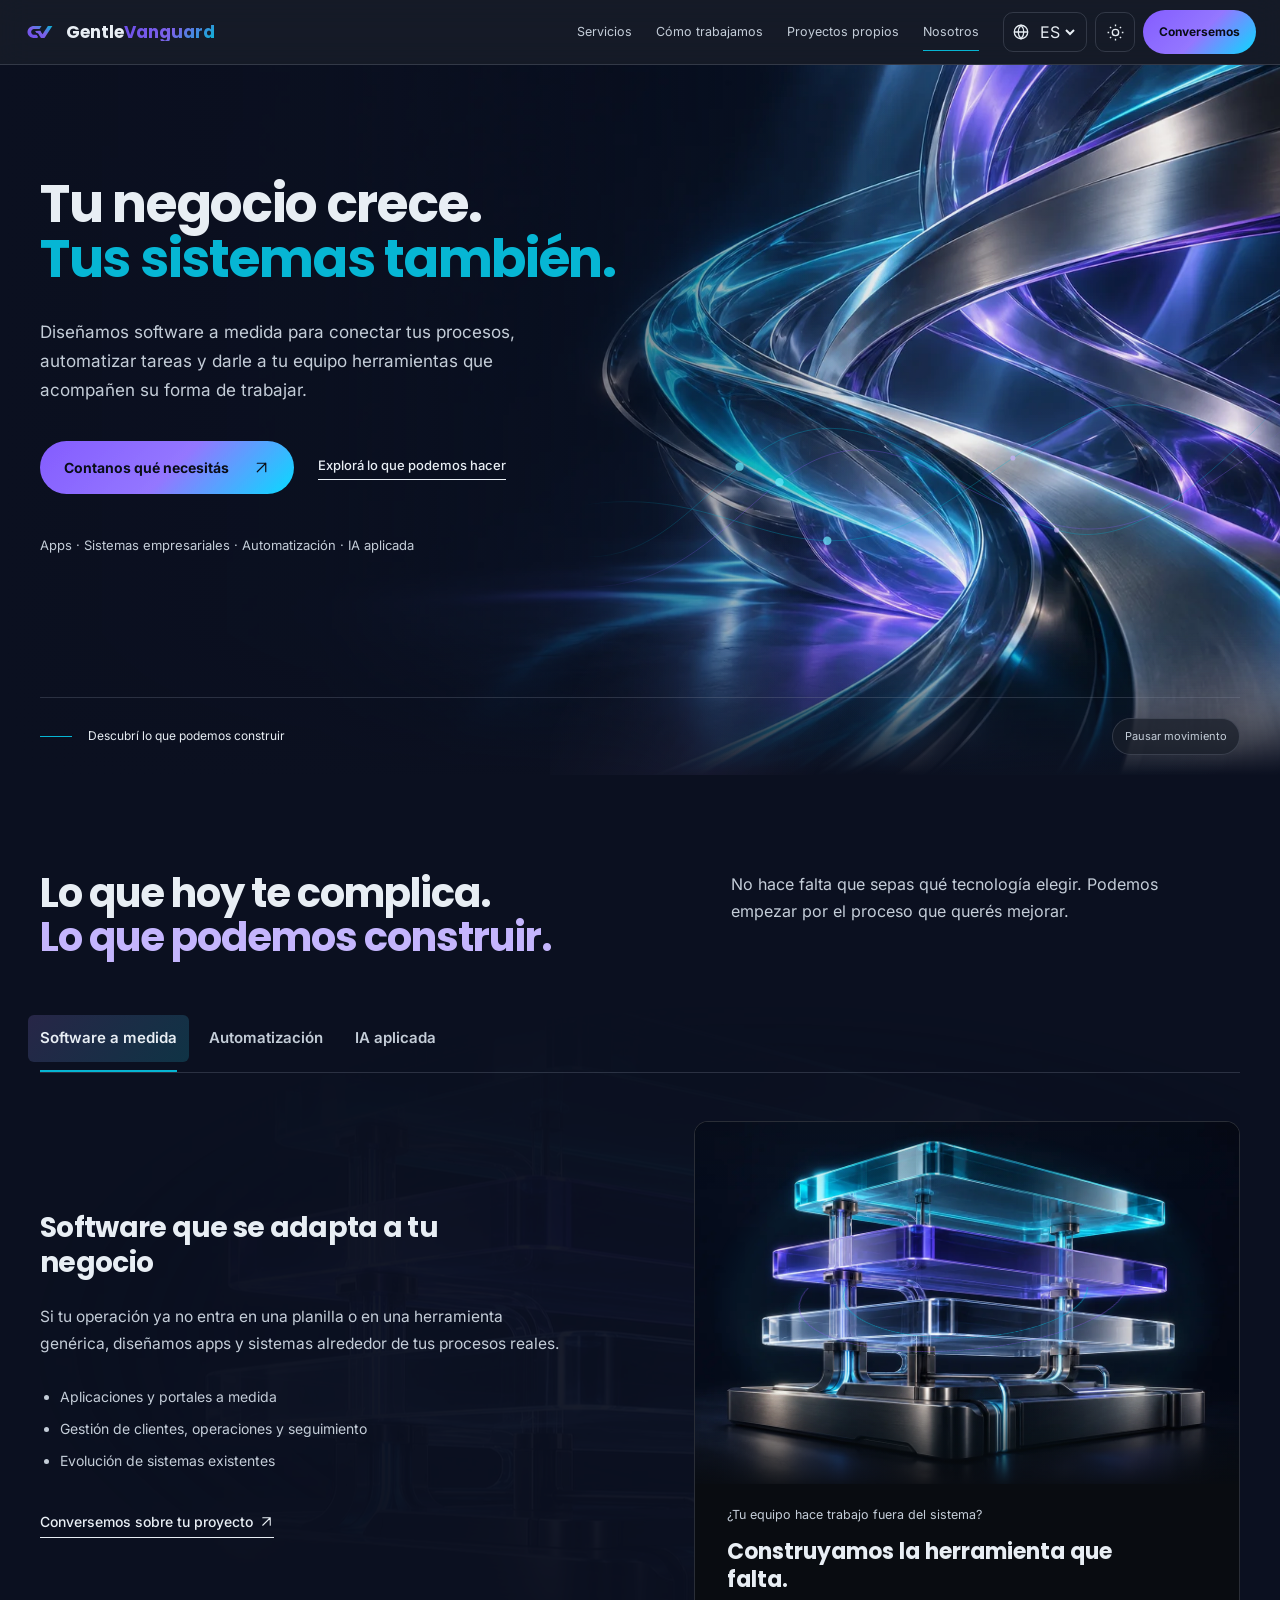
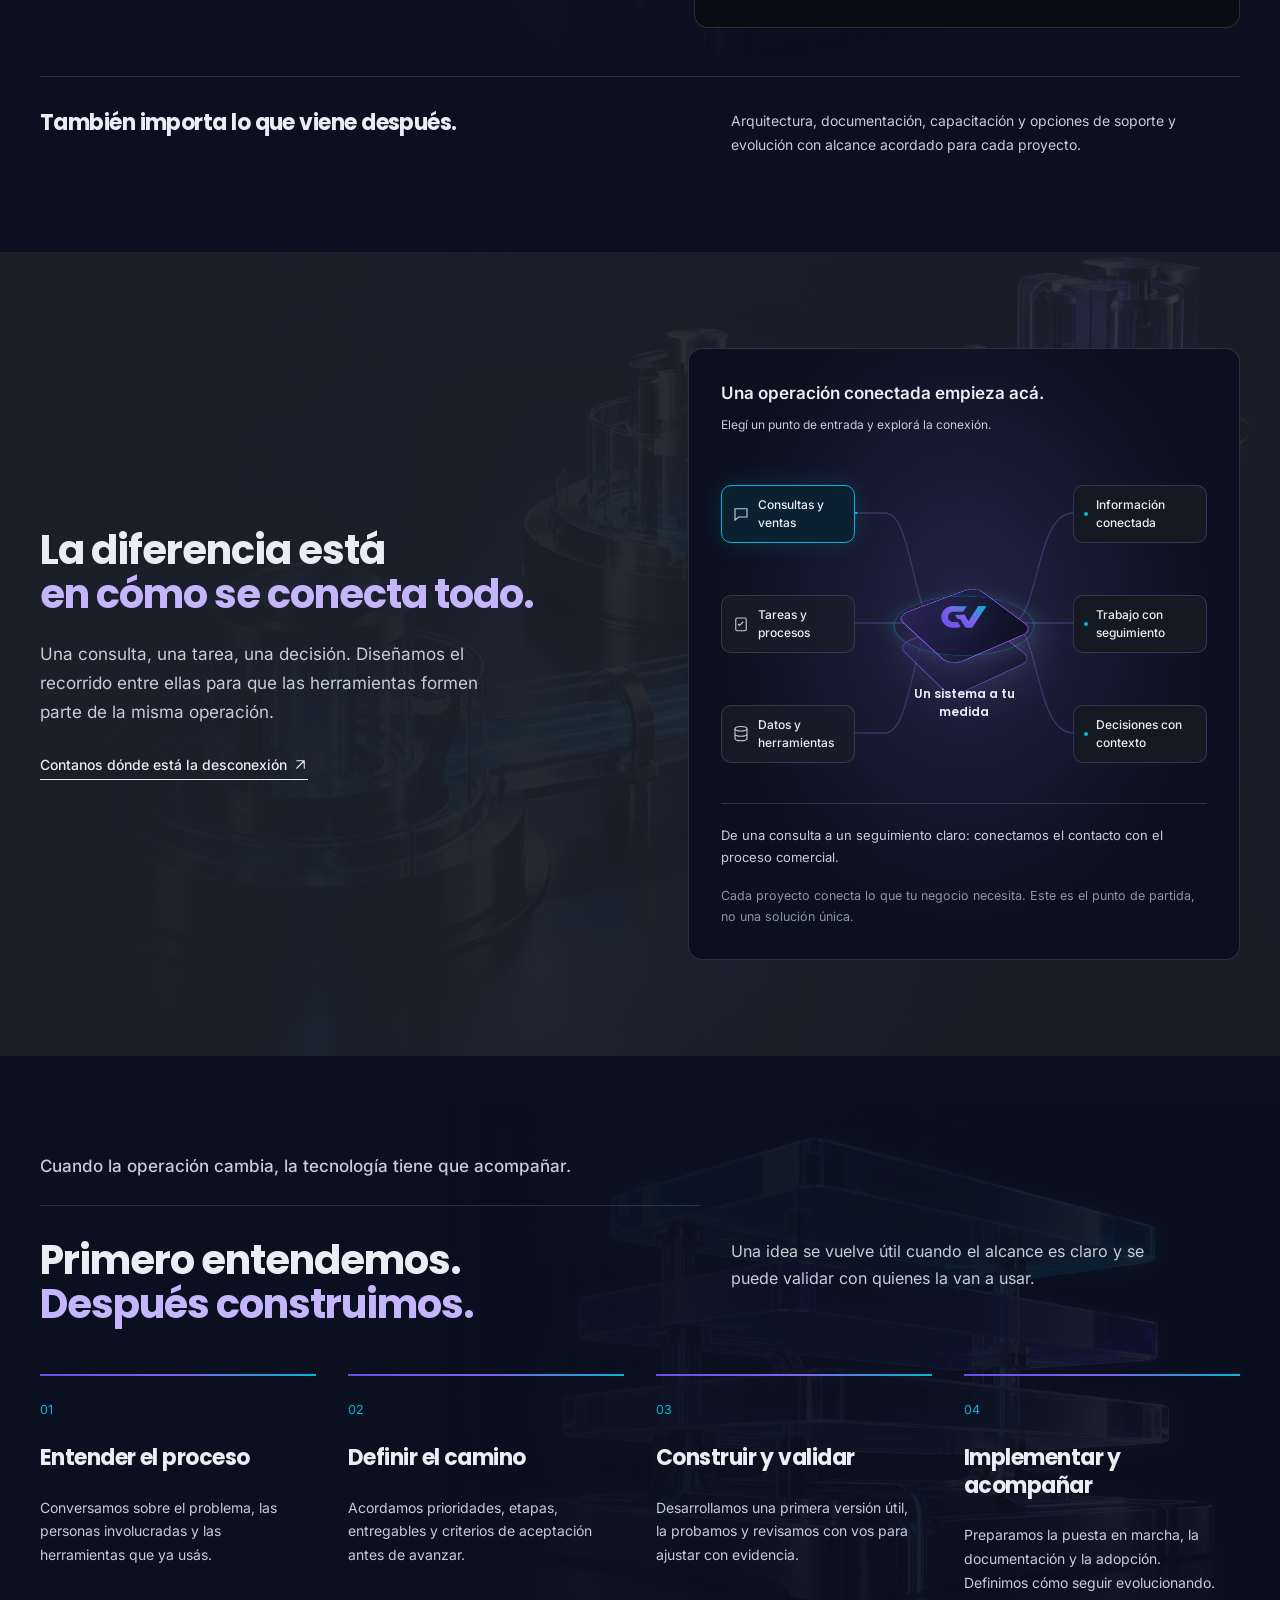
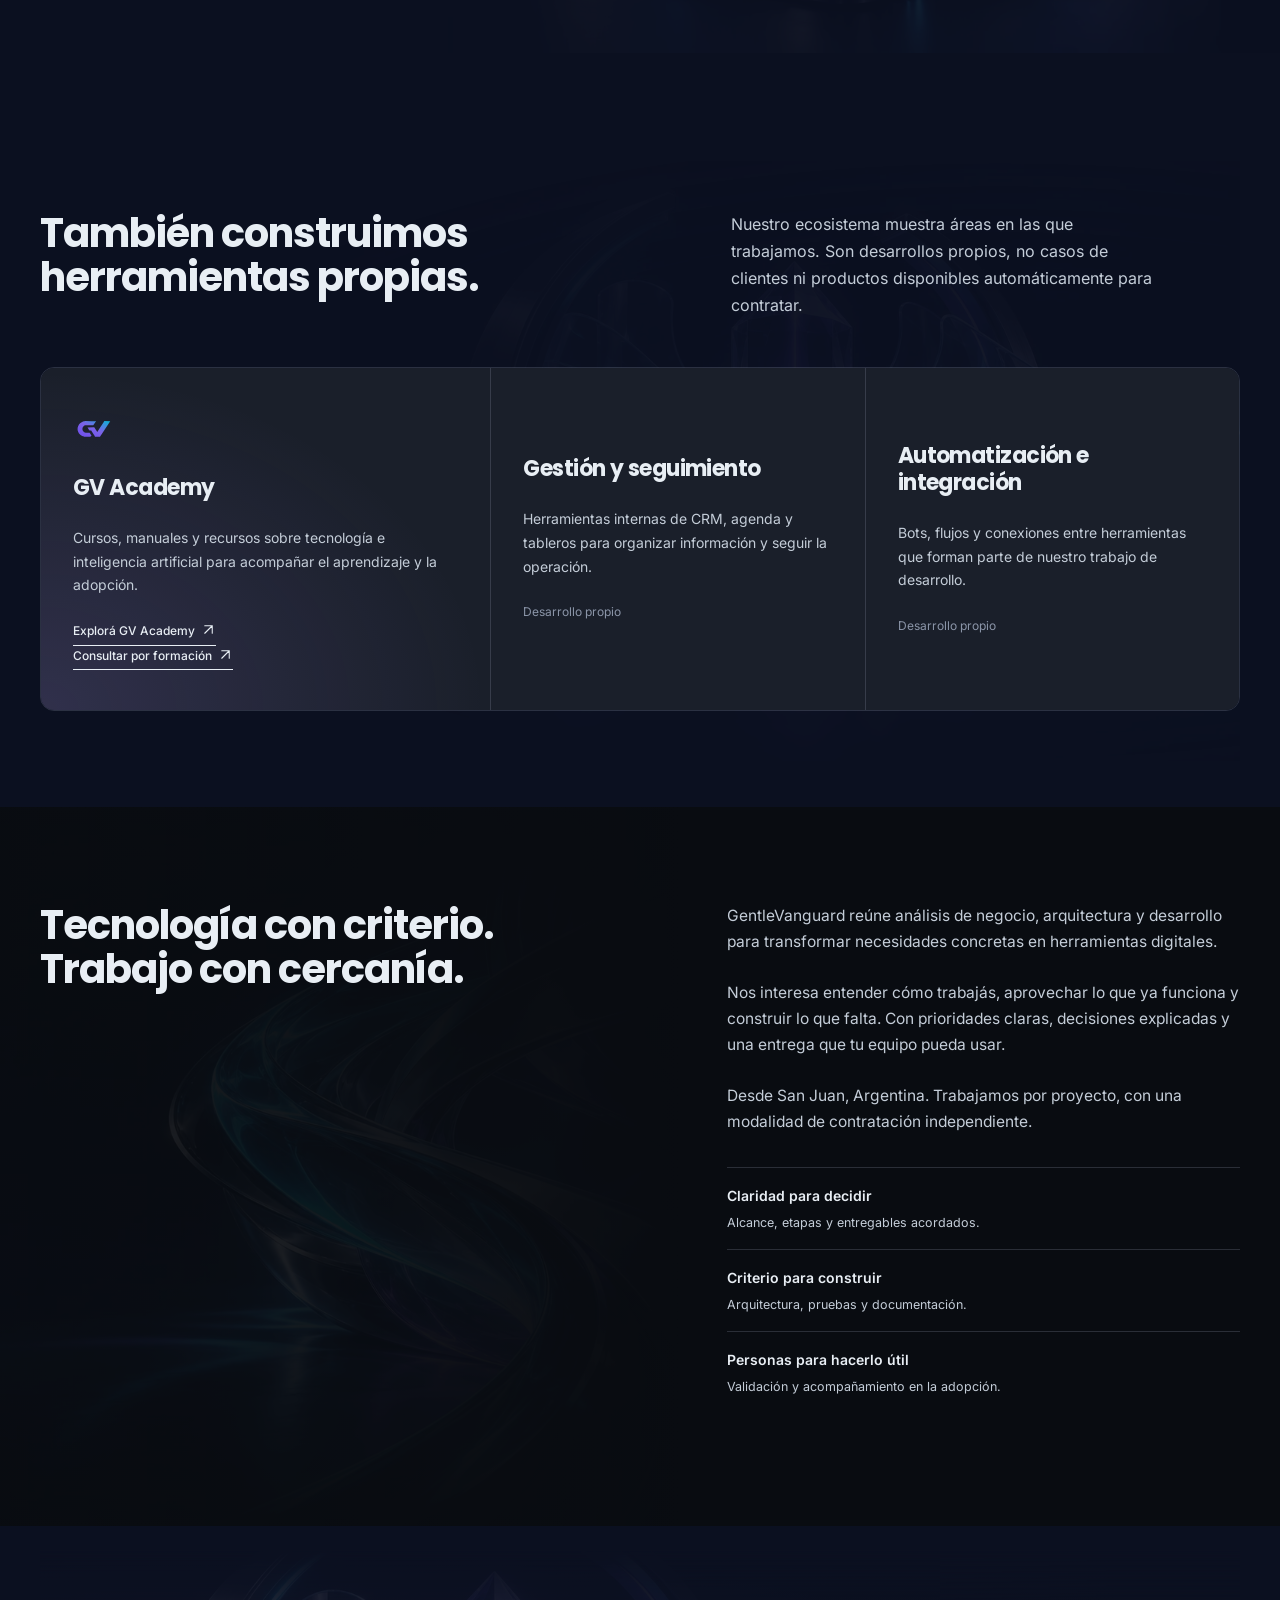
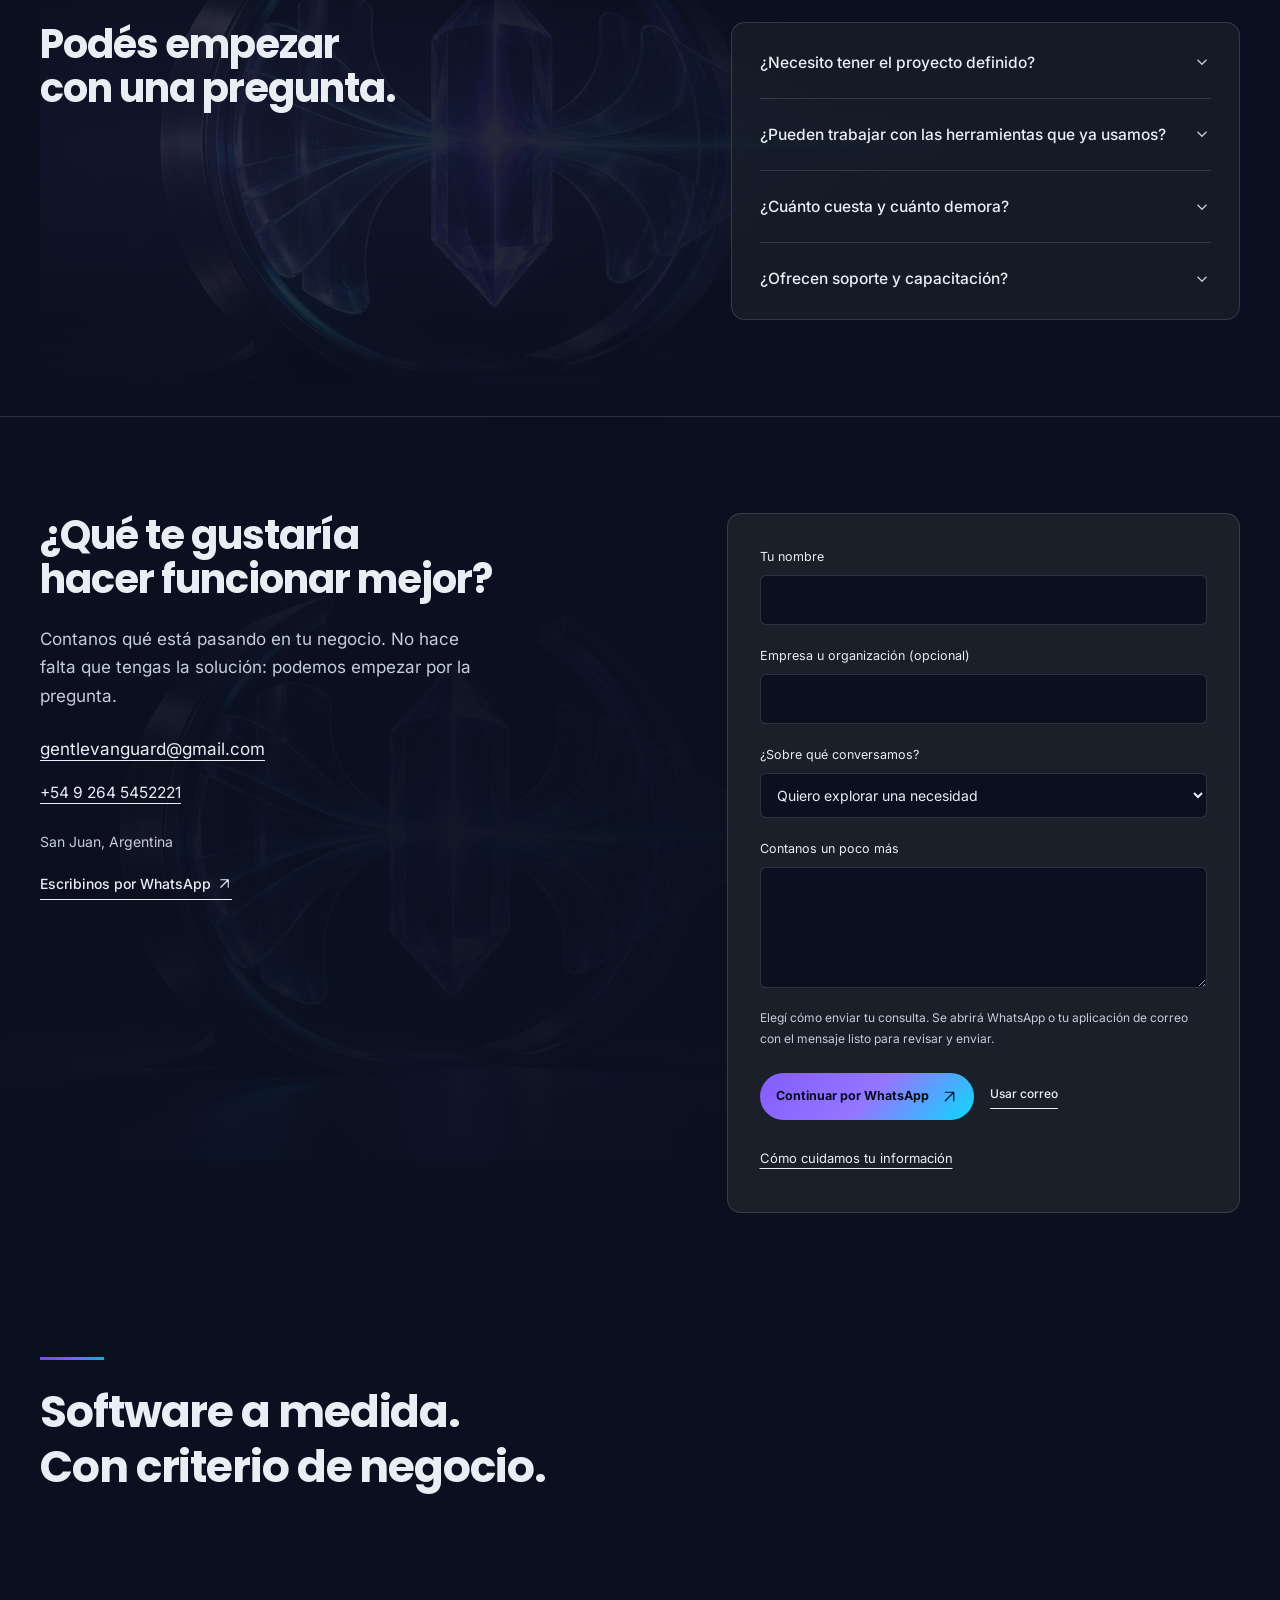
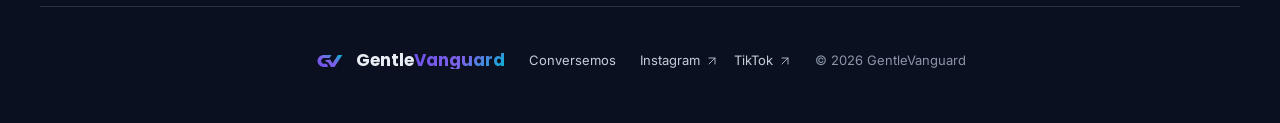
==== commit a5dd87e6: "Improve readability, accessibility and campaign contact flow" ====
--- a/index.html
+++ b/index.html
@@ -41,8 +41,9 @@
     <section class="wrap section faq" id="preguntas"><div class="section-heading"><h2 data-i18n="faqTitle">Podés empezar<br>con una pregunta.</h2></div><div><details name="gv-faq"><summary><span data-i18n="q1">¿Necesito tener el proyecto definido?</span><svg width="18" height="18" viewBox="0 0 24 24" fill="none" stroke="currentColor" stroke-width="1.7" aria-hidden="true"><path d="m6 9 6 6 6-6"/></svg></summary><p data-i18n="a1">No. Podés contarnos qué tarea te cuesta, qué sistema te limita o qué idea querés explorar. A partir de eso definimos si tiene sentido trabajar juntos y qué conviene analizar primero.</p></details><details name="gv-faq"><summary><span data-i18n="q2">¿Pueden trabajar con las herramientas que ya usamos?</span><svg width="18" height="18" viewBox="0 0 24 24" fill="none" stroke="currentColor" stroke-width="1.7" aria-hidden="true"><path d="m6 9 6 6 6-6"/></svg></summary><p data-i18n="a2">Evaluamos el sistema actual y sus posibilidades de integración. La propuesta depende de los accesos, las condiciones técnicas y las necesidades del proyecto.</p></details><details name="gv-faq"><summary><span data-i18n="q3">¿Cuánto cuesta y cuánto demora?</span><svg width="18" height="18" viewBox="0 0 24 24" fill="none" stroke="currentColor" stroke-width="1.7" aria-hidden="true"><path d="m6 9 6 6 6-6"/></svg></summary><p data-i18n="a3">Depende del alcance, las integraciones y las etapas. Primero entendemos la necesidad; después presentamos una propuesta con entregables, plazos y condiciones.</p></details><details name="gv-faq"><summary><span data-i18n="q4">¿Ofrecen soporte y capacitación?</span><svg width="18" height="18" viewBox="0 0 24 24" fill="none" stroke="currentColor" stroke-width="1.7" aria-hidden="true"><path d="m6 9 6 6 6-6"/></svg></summary><p data-i18n="a4">Podemos incluir documentación, capacitación, mantenimiento y evolución. El alcance y las condiciones se acuerdan en cada propuesta.</p></details></div></section>
     <section class="contact section" id="contacto"><div class="contact-art" aria-hidden="true"></div><div class="wrap contact-grid"><div><h2 data-i18n="contactTitle">¿Qué te gustaría<br>hacer funcionar mejor?</h2><p class="lead" data-i18n="contactDesc">Contanos qué está pasando en tu negocio. No hace falta que tengas la solución: podemos empezar por la pregunta.</p><a class="contact-email" href="mailto:gentlevanguard@gmail.com">gentlevanguard@gmail.com</a><a class="contact-phone" href="tel:+5492645452221">+54 9 264 5452221</a><p class="contact-location" data-i18n="location">San Juan, Argentina</p><a class="text-link" href="https://wa.me/5492645452221" target="_blank" rel="noopener noreferrer" data-i18n="directWa">Escribinos por WhatsApp ↗</a></div><form id="contact-form"><label for="name" data-i18n="name">Tu nombre</label><input id="name" name="name" autocomplete="name" required maxlength="100"><label for="company" data-i18n="company">Empresa u organización (opcional)</label><input id="company" name="company" autocomplete="organization" maxlength="140"><label for="interest" data-i18n="interest">¿Sobre qué conversamos?</label><select id="interest" name="interest"><option value="general" data-i18n="interestGeneral">Quiero explorar una necesidad</option><option value="software" data-i18n="interestSoftware">Software a medida</option><option value="automation" data-i18n="interestAutomation">Automatización e integraciones</option><option value="ai" data-i18n="interestAi">IA aplicada</option><option value="academy" data-i18n="interestAcademy">Formación y Academy</option></select><label for="message" data-i18n="message">Contanos un poco más</label><textarea id="message" name="message" rows="4" required minlength="10" maxlength="2000"></textarea><p class="form-note" data-i18n="formNote">Elegí cómo enviar tu consulta. Se abrirá WhatsApp o tu aplicación de correo con el mensaje listo para revisar y enviar.</p><div class="actions"><button class="gv-btn gv-btn-primary button" type="submit" name="channel" value="whatsapp" data-i18n="sendWa">Continuar por WhatsApp ↗</button><button class="text-link" type="submit" name="channel" value="email" data-i18n="sendEmail">Usar correo</button></div><p id="form-status" role="status"></p><a class="privacy-link" href="#privacidad" data-i18n="privacyLink">Cómo cuidamos tu información</a></form></div></section>
     <section class="wrap privacy" id="privacidad"><details><summary data-i18n="privacyTitle">Privacidad y contacto</summary><p data-i18n="privacyText">Si llegás desde un enlace de campaña, incluimos su referencia en el mensaje que revisás. Este sitio no envía el formulario a un servidor ni guarda lo que escribís. Al elegir WhatsApp o correo, compartís los datos con el servicio que seleccionaste y los enviás cuando confirmás allí. Usamos el almacenamiento de tu navegador sólo para recordar idioma y tema. Si nos contactás, usaremos tu mensaje para responder la consulta. Podés escribir a gentlevanguard@gmail.com para consultar por tus datos. Evitá incluir contraseñas o información sensible.</p></details></section>
+    <div class="brand-closing wrap"><p data-i18n="footer">Software a medida. Con criterio de negocio.</p></div>
   </main>
-  <a class="back-to-top gv-back-to-top gv-icon-btn" href="#page-top" aria-label="Volver arriba" hidden><svg class="scroll-ring" width="48" height="48" viewBox="0 0 48 48" aria-hidden="true"><circle cx="24" cy="24" r="21"/></svg><svg class="arrow-up" width="20" height="20" viewBox="0 0 24 24" fill="none" stroke="currentColor" stroke-width="1.7" aria-hidden="true"><path d="M12 19V5m-6 6 6-6 6 6"/></svg></a><footer class="gv-footer wrap"><a class="gv-brand" href="#" aria-label="GentleVanguard"><img src="assets/icon.svg" class="gv-brand-logo" width="32" height="32" alt=""><span class="gv-brand-wordmark">Gentle<span>Vanguard</span></span></a><p data-i18n="footer">Software a medida. Con criterio de negocio.</p><a href="#contacto" data-i18n="talk">Conversemos</a><div class="social-links"><a href="https://www.instagram.com/gentlevanguard.sj/" target="_blank" rel="noopener noreferrer">Instagram ↗</a><a href="https://www.tiktok.com/@gentlevanguard.sj" target="_blank" rel="noopener noreferrer">TikTok ↗</a></div><small>© 2026 GentleVanguard</small></footer>
+  <a class="back-to-top gv-back-to-top gv-icon-btn" href="#page-top" aria-label="Volver arriba" hidden><svg class="scroll-ring" width="48" height="48" viewBox="0 0 48 48" aria-hidden="true"><circle cx="24" cy="24" r="21"/></svg><svg class="arrow-up" width="20" height="20" viewBox="0 0 24 24" fill="none" stroke="currentColor" stroke-width="1.7" aria-hidden="true"><path d="M12 19V5m-6 6 6-6 6 6"/></svg></a><footer class="gv-footer wrap"><a class="gv-brand" href="#" aria-label="GentleVanguard"><img src="assets/icon.svg" class="gv-brand-logo" width="32" height="32" alt=""><span class="gv-brand-wordmark">Gentle<span>Vanguard</span></span></a><a href="#contacto" data-i18n="talk">Conversemos</a><div class="social-links"><a href="https://www.instagram.com/gentlevanguard.sj/" target="_blank" rel="noopener noreferrer">Instagram ↗</a><a href="https://www.tiktok.com/@gentlevanguard.sj" target="_blank" rel="noopener noreferrer">TikTok ↗</a></div><small>© 2026 GentleVanguard</small></footer>
   <noscript><p class="wrap">Podés explorar el sitio y contactarnos por <a href="mailto:gentlevanguard@gmail.com">correo</a> o <a href="https://wa.me/5492645452221">WhatsApp</a>. Las preferencias y el asistente de consulta requieren JavaScript.</p></noscript>
 </body>
 </html>
--- a/shell.css
+++ b/shell.css
@@ -512,3 +512,22 @@
   from { opacity: 0; transform: translateY(10px); }
   to { opacity: 1; transform: none; }
 }
+/* Contextual reading: native dialog owns focus, Escape and background inertness.
+   Opt in only after an explicit action; keep anchored content as no-JS fallback. */
+.gv-dialog {
+  color: var(--gv-text);
+  background: var(--gv-surface-raised);
+  border: 1px solid var(--gv-border);
+  border-radius: var(--gv-radius-lg);
+  width: min(640px, calc(100vw - 32px));
+  max-height: calc(100dvh - 48px);
+  overflow: auto;
+  overscroll-behavior: contain;
+  padding: clamp(20px, 4vw, 32px);
+}
+.gv-dialog::backdrop { background: color-mix(in srgb, var(--gv-bg-deep) 80%, transparent); }
+.gv-dialog-heading { display: flex; align-items: flex-start; justify-content: space-between; gap: 24px; margin-bottom: 24px; }
+.gv-dialog-heading h2 { font: 700 clamp(22px, 4vw, 28px)/1.3 var(--gv-font-display); margin: 0; }
+.gv-dialog-heading button { min-height: 44px; flex-shrink: 0; }
+.gv-dialog p { font: 400 16px/1.8 var(--gv-font-body); margin: 0; max-width: 65ch; }
+html.gv-modal-open { overflow: hidden; }
--- a/refinements.css
+++ b/refinements.css
@@ -68,3 +68,8 @@
 .language-control[data-input=pointer] select:focus{outline:none}
 .section-accent{color:var(--gv-purple-soft)}
 [data-theme=light] .section-accent{color:var(--gv-purple-deep)}
+.privacy-enhanced{padding:0}
+.privacy .gv-dialog p{font-size:16px;max-width:65ch}
+.brand-closing{padding-block:48px 64px;position:relative}
+.brand-closing:before{content:'';display:block;width:64px;height:3px;background:var(--gv-gradient);margin-bottom:24px}
+.brand-closing p{font:700 clamp(26px,3.5vw,44px)/1.25 var(--gv-font-display);letter-spacing:-.025em;color:var(--gv-text);max-width:24ch;margin:0;text-wrap:balance}
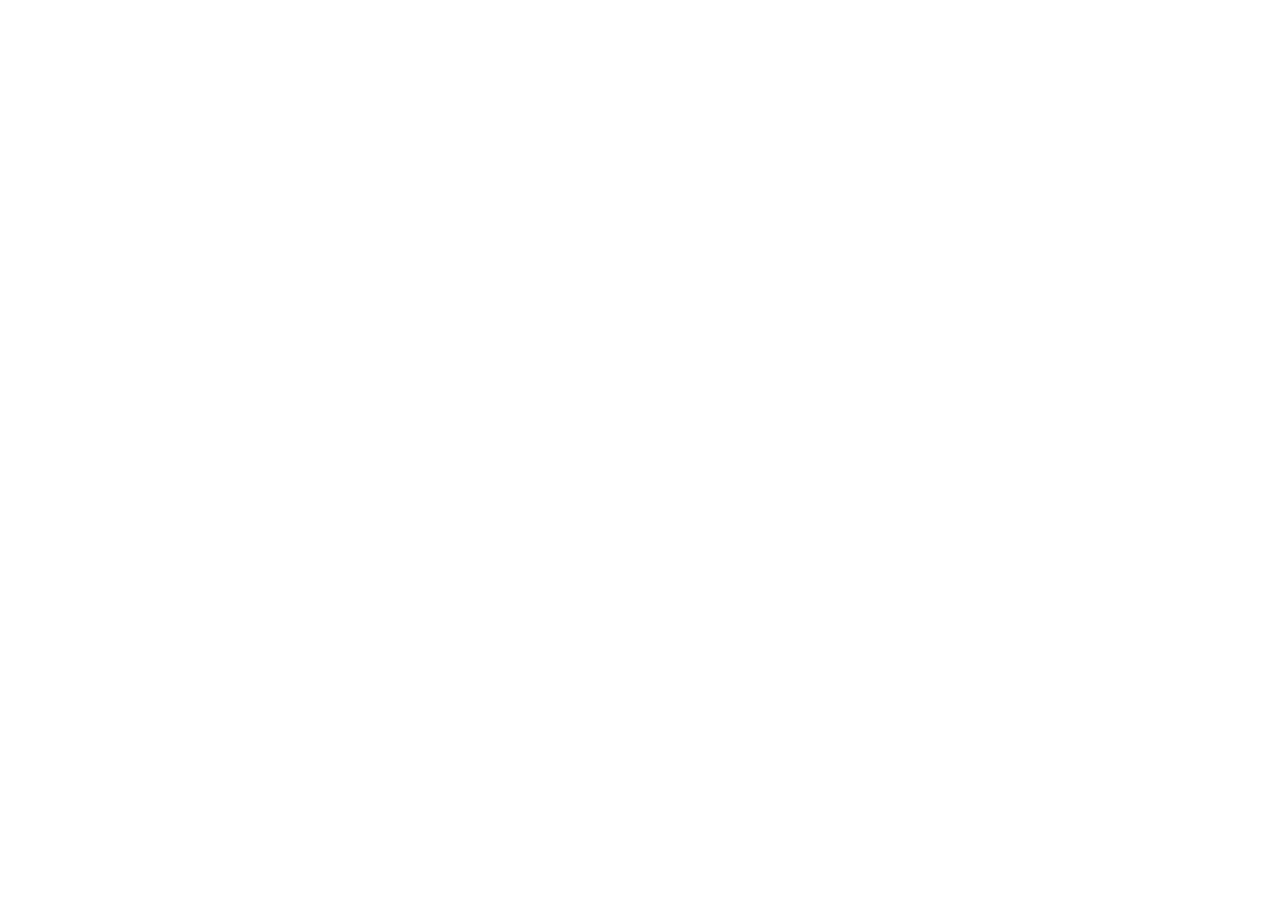
==== commit 9cd94d20: "Redirect former corporate address to the unified GentleVanguard website" ====
--- a/index.html
+++ b/index.html
@@ -1,49 +1 @@
-<!doctype html>
-<html lang="es" data-theme="dark" id="page-top">
-<head>
-  <meta charset="utf-8"><meta name="viewport" content="width=device-width, initial-scale=1">
-  <title>GentleVanguard — Software a medida para tu negocio</title>
-  <meta name="description" content="Diseñamos apps, sistemas empresariales y automatizaciones a medida. Conectá tus procesos y avanzá por etapas con GentleVanguard.">
-  <meta name="theme-color" content="#0B1020">
-  <meta name="robots" content="index,follow">
-  <link rel="canonical" href="https://eortiz148700.github.io/gentlevanguard/">
-  <meta property="og:url" content="https://eortiz148700.github.io/gentlevanguard/">
-  <meta property="og:image" content="https://eortiz148700.github.io/gentlevanguard/assets/social-preview.png">
-  <meta property="og:image:width" content="1200"><meta property="og:image:height" content="630">
-  <meta property="og:image:alt" content="GentleVanguard">
-  <meta name="twitter:card" content="summary_large_image">
-  <meta property="og:type" content="website"><meta property="og:locale" content="es_AR">
-  <meta property="og:title" content="GentleVanguard — Software a medida para tu negocio">
-  <meta property="og:description" content="Apps, sistemas y automatización para conectar tu operación. Conversemos sobre lo que tu negocio necesita.">
-  <link rel="preload" as="image" href="assets/nexus-hero.webp" media="(min-width: 769px)"><link rel="icon" href="assets/favicon.svg" type="image/svg+xml"><link rel="manifest" href="manifest.webmanifest">
-  <link rel="stylesheet" href="assets/gv-fonts.css"><link rel="stylesheet" href="shell.css"><link rel="stylesheet" href="main.css"><link rel="stylesheet" href="site.css"><link rel="stylesheet" href="refinements.css">
-  <script src="shell.js" defer></script><script src="content.js" defer></script><script src="app.js" defer></script><script src="experience.js" defer></script>
-</head>
-<body class="gv-app-shell">
-  <a class="skip" href="#main" data-i18n="skip">Saltar al contenido</a>
-  <header class="gv-topbar"><div class="gv-topbar-inner">
-    <a href="#" class="gv-brand" aria-label="GentleVanguard"><img src="assets/icon.svg" class="gv-brand-logo" width="32" height="32" alt=""><span class="gv-brand-wordmark">Gentle<span>Vanguard</span></span></a>
-    <nav id="navigation" aria-label="Principal"><a href="#servicios" data-i18n="navServices">Servicios</a><a href="#metodo" data-i18n="navMethod">Cómo trabajamos</a><a href="#proyectos" data-i18n="navProjects">Proyectos propios</a><a href="#nosotros" data-i18n="navAbout">Nosotros</a></nav>
-    <div class="controls"><div class="language-control"><svg class="language-icon" width="18" height="18" viewBox="0 0 24 24" fill="none" stroke="currentColor" stroke-width="1.7" aria-hidden="true"><circle cx="12" cy="12" r="9"/><path d="M3 12h18M12 3c5 5 5 13 0 18-5-5-5-13 0-18Z"/></svg><select id="language" aria-label="Idioma"><option value="es">ES</option><option value="en">EN</option><option value="pt">PT</option></select></div><button id="theme" class="gv-icon-btn" type="button" aria-label="Cambiar tema"><svg width="19" height="19" viewBox="0 0 24 24" fill="none" stroke="currentColor" stroke-width="1.7" aria-hidden="true"><path d="M20.8 13a9 9 0 0 1-9.8-9.8A9 9 0 1 0 20.8 13Z"/></svg></button><a class="gv-btn gv-btn-primary button small" href="#contacto" data-i18n="talk">Conversemos</a><button id="menu" class="gv-icon-btn" type="button" aria-controls="navigation" aria-expanded="false" aria-label="Abrir menú"><svg width="22" height="22" viewBox="0 0 24 24" fill="none" stroke="currentColor" stroke-width="1.7" aria-hidden="true"><path d="M4 7h16M4 12h16M4 17h16"/></svg></button></div>
-  </div></header>
-  <main id="main">
-    <section class="hero cinematic" aria-labelledby="hero-title"><picture class="hero-art" aria-hidden="true"><source media="(max-width:768px)" srcset="assets/nexus-mobile.webp"><img src="assets/nexus-hero.webp" width="1672" height="941" alt="" fetchpriority="high"></picture><div class="hero-shade" aria-hidden="true"></div><div class="hero-light" aria-hidden="true"></div><div class="wrap hero-layout"><div class="hero-copy"><h1 id="hero-title"><span data-i18n="hero1">Tu negocio crece.</span><br><span class="accent" data-i18n="hero2">Tus sistemas también.</span></h1><p class="lead" data-i18n="heroDesc">Diseñamos software a medida para conectar tus procesos, automatizar tareas y darle a tu equipo herramientas que acompañen su forma de trabajar.</p><div class="actions"><a class="gv-btn gv-btn-primary button" href="#contacto"><span data-i18n="heroCta">Contanos qué necesitás</span><span aria-hidden="true">↗</span></a><a class="text-link" href="#servicios" data-i18n="heroExplore">Explorá lo que podemos hacer</a></div><p class="hero-note" data-i18n="heroNote">Apps · Sistemas empresariales · Automatización · IA aplicada</p></div>
-<div class="hero-signature" aria-hidden="true"><svg viewBox="0 0 480 190" fill="none"><path d="M5 150C90 150 110 20 220 80S340 180 475 40"/><circle r="2.8"><animateMotion dur="7s" begin="-0s" repeatCount="indefinite" path="M5 150C90 150 110 20 220 80S340 180 475 40"/></circle><circle r="1.7"><animateMotion dur="7s" begin="-3s" repeatCount="indefinite" path="M5 150C90 150 110 20 220 80S340 180 475 40"/></circle><path d="M5 170C110 170 130 40 230 90S350 160 475 60"/><circle r="2.8"><animateMotion dur="9s" begin="-1s" repeatCount="indefinite" path="M5 170C110 170 130 40 230 90S350 160 475 60"/></circle><circle r="1.7"><animateMotion dur="9s" begin="-4s" repeatCount="indefinite" path="M5 170C110 170 130 40 230 90S350 160 475 60"/></circle><path d="M5 115C110 100 145 180 250 110S360 25 475 90"/><circle r="2.8"><animateMotion dur="11s" begin="-2s" repeatCount="indefinite" path="M5 115C110 100 145 180 250 110S360 25 475 90"/></circle><circle r="1.7"><animateMotion dur="11s" begin="-5s" repeatCount="indefinite" path="M5 115C110 100 145 180 250 110S360 25 475 90"/></circle></svg></div></div><div class="wrap hero-bottom"><a href="#servicios" class="scroll-cue"><span class="scroll-line" aria-hidden="true"></span><span data-i18n="scrollDiscover">Descubrí lo que podemos construir</span></a><button class="motion-toggle" type="button" aria-pressed="false" data-i18n="pauseMotion">Pausar movimiento</button></div></section>
-    <section class="wrap section" id="servicios"><div class="section-heading"><h2><span data-i18n="servicesTitleFirst">Lo que hoy te complica.</span><br><span class="section-accent" data-i18n="servicesTitleAccent">Lo que podemos construir.</span></h2><p data-i18n="servicesIntro">No hace falta que sepas qué tecnología elegir. Podemos empezar por el proceso que querés mejorar.</p></div>
-      <div class="service-explorer"><div class="service-tabs" role="tablist" aria-label="Servicios"><button class="service-tab" id="tab-software" type="button" role="tab" aria-controls="panel-software" aria-selected="true" data-service="software" data-i18n="tabSoftware">Software a medida</button><button class="service-tab" id="tab-automation" type="button" role="tab" aria-controls="panel-automation" aria-selected="false" data-service="automation" data-i18n="tabAutomation">Automatización</button><button class="service-tab" id="tab-ai" type="button" role="tab" aria-controls="panel-ai" aria-selected="false" data-service="ai" data-i18n="tabAi">IA aplicada</button></div><div class="service-panels"><div class="service-row" id="panel-software" role="tabpanel" aria-labelledby="tab-software" tabindex="0"><div><h3 data-i18n="s1Title">Software que se adapta a tu negocio</h3><p data-i18n="s1Desc">Si tu operación ya no entra en una planilla o en una herramienta genérica, diseñamos apps y sistemas alrededor de tus procesos reales.</p><ul><li data-i18n="s1a">Aplicaciones y portales a medida</li><li data-i18n="s1b">Gestión de clientes, operaciones y seguimiento</li><li data-i18n="s1c">Evolución de sistemas existentes</li></ul><a href="#contacto" class="text-link" data-interest="software" data-i18n="serviceCta">Conversemos sobre tu proyecto ↗</a></div><div class="service-aside spotlight-card"><figure aria-hidden="true" class="service-scene" data-scene="software"><div class="scene-object"><img src="assets/service-software.webp" width="1200" height="800" loading="lazy" decoding="async" alt="" data-scene-art><span class="scene-halo halo-a"></span><span class="scene-halo halo-b"></span><span class="scene-flare"></span></div></figure><span data-i18n="s1Prompt">¿Tu equipo hace trabajo fuera del sistema?</span><p data-i18n="s1Answer">Construyamos la herramienta que falta.</p></div></div>
-      <div class="service-row" id="panel-automation" role="tabpanel" aria-labelledby="tab-automation" tabindex="0"><div><h3 data-i18n="s2Title">Menos tareas repetidas. Más conexión.</h3><p data-i18n="s2Desc">Conectamos herramientas y automatizamos pasos de la operación para que la información llegue donde tiene que estar.</p><ul><li data-i18n="s2a">Integraciones entre sistemas, CRM y pagos</li><li data-i18n="s2b">Bots y flujos de atención por WhatsApp</li><li data-i18n="s2c">Tableros y reportes para dar seguimiento</li></ul><a href="#contacto" class="text-link" data-interest="automation" data-i18n="automationCta">Hablemos de tus procesos ↗</a></div><div class="service-aside spotlight-card"><figure aria-hidden="true" class="service-scene" data-scene="automation"><div class="scene-object"><img src="assets/service-automation.webp" width="1200" height="800" loading="lazy" decoding="async" alt="" data-scene-art><span class="scene-halo halo-a"></span><span class="scene-halo halo-b"></span><span class="scene-flare"></span></div></figure><span data-i18n="s2Prompt">¿Cargás el mismo dato más de una vez?</span><p data-i18n="s2Answer">Conectemos lo que hoy funciona por separado.</p></div></div>
-      <div class="service-row" id="panel-ai" role="tabpanel" aria-labelledby="tab-ai" tabindex="0"><div><h3 data-i18n="s3Title">IA aplicada, con un propósito claro</h3><p data-i18n="s3Desc">Evaluamos dónde la inteligencia artificial puede ayudar: asistentes, consulta de información y apoyo a tareas concretas, con límites y revisión humana definidos.</p><ul><li data-i18n="s3a">Asistentes conectados a información de tu organización</li><li data-i18n="s3b">Apoyo a flujos de trabajo y contenidos</li><li data-i18n="s3c">Capacitación para una adopción responsable</li></ul><a href="#contacto" class="text-link" data-interest="ai" data-i18n="aiCta">Exploremos un caso de uso ↗</a></div><div class="service-aside spotlight-card"><figure aria-hidden="true" class="service-scene" data-scene="ai"><div class="scene-object"><img src="assets/service-ai.webp" width="1200" height="800" loading="lazy" decoding="async" alt="" data-scene-art><span class="scene-halo halo-a"></span><span class="scene-halo halo-b"></span><span class="scene-flare"></span></div></figure><span data-i18n="s3Prompt">¿Querés usar IA y no sabés por dónde empezar?</span><p data-i18n="s3Answer">Empecemos por una necesidad concreta.</p></div></div>
-      </div></div><div class="support-line"><h3 data-i18n="supportTitle">También importa lo que viene después.</h3><p data-i18n="supportDesc">Arquitectura, documentación, capacitación y opciones de soporte y evolución con alcance acordado para cada proyecto.</p></div>
-    </section>
-    <section class="connections section"><div class="wrap connections-layout"><div><h2><span data-i18n="connectionsTitleFirst">La diferencia está</span><br><span class="section-accent" data-i18n="connectionsTitleAccent">en cómo se conecta todo.</span></h2><p class="lead" data-i18n="connectionsDesc">Una consulta, una tarea, una decisión. Diseñamos el recorrido entre ellas para que las herramientas formen parte de la misma operación.</p><a class="text-link" href="#contacto" data-i18n="connectionsCta">Contanos dónde está la desconexión ↗</a></div><figure class="operation operation-network" data-entry="sales" aria-labelledby="operation-title"><figcaption id="operation-title" data-i18n="diagramTitle">Una operación conectada empieza acá.</figcaption><p class="op-instruction" data-i18n="opInstruction">Elegí un punto de entrada y explorá la conexión.</p><div class="op-board"><svg class="op-connections op-mobile-connections" viewBox="0 0 360 460" preserveAspectRatio="none" fill="none" aria-hidden="true"><path class="op-wire" d="M60 98V135C60 182 180 155 180 210"/><path class="op-signal signal-sales" d="M60 98V135C60 182 180 155 180 210"/><path class="op-wire" d="M180 98V210"/><path class="op-signal signal-tasks" d="M180 98V210"/><path class="op-wire" d="M300 98V135C300 182 180 155 180 210"/><path class="op-signal signal-data" d="M300 98V135C300 182 180 155 180 210"/><path class="op-wire" d="M180 250C180 316 60 280 60 360"/><path class="op-signal signal-out" d="M180 250C180 316 60 280 60 360"/><path class="op-wire" d="M180 250V360"/><path class="op-signal signal-out" d="M180 250V360"/><path class="op-wire" d="M180 250C180 316 300 280 300 360"/><path class="op-signal signal-out" d="M180 250C180 316 300 280 300 360"/></svg><svg class="op-connections" viewBox="0 0 640 360" preserveAspectRatio="none" fill="none" aria-hidden="true"><path class="op-wire wire-in wire-sales" d="M174 70H216C253 70 252 180 285 180"/><path class="op-signal signal-sales" d="M174 70H216C253 70 252 180 285 180"/><path class="op-wire wire-in wire-tasks" d="M174 180H285"/><path class="op-signal signal-tasks" d="M174 180H285"/><path class="op-wire wire-in wire-data" d="M174 290H216C253 290 252 180 285 180"/><path class="op-signal signal-data" d="M174 290H216C253 290 252 180 285 180"/><path class="op-wire wire-out" d="M355 180H381C420 180 412 70 464 70"/><path class="op-signal signal-out" d="M355 180H381C420 180 412 70 464 70"/><path class="op-wire wire-out" d="M355 180H464"/><path class="op-signal signal-out" d="M355 180H464"/><path class="op-wire wire-out" d="M355 180H381C420 180 412 290 464 290"/><path class="op-signal signal-out" d="M355 180H381C420 180 412 290 464 290"/></svg><div class="op-inputs" role="group" aria-label="Puntos de entrada"><button class="op-input input-sales" type="button" data-entry="sales" aria-pressed="true"><svg width="19" height="19" viewBox="0 0 24 24" fill="none" stroke="currentColor" stroke-width="1.5" aria-hidden="true"><path d="M4 5h16v11H9l-5 4V5Z"/></svg><span data-i18n="flowSales">Consultas y ventas</span></button><button class="op-input input-tasks" type="button" data-entry="tasks" aria-pressed="false"><svg width="19" height="19" viewBox="0 0 24 24" fill="none" stroke="currentColor" stroke-width="1.5" aria-hidden="true"><rect x="5" y="4" width="14" height="17" rx="2"/><path d="m8 12 2 2 5-5"/></svg><span data-i18n="flowTasks">Tareas y procesos</span></button><button class="op-input input-data" type="button" data-entry="data" aria-pressed="false"><svg width="19" height="19" viewBox="0 0 24 24" fill="none" stroke="currentColor" stroke-width="1.5" aria-hidden="true"><ellipse cx="12" cy="5" rx="8" ry="3"/><path d="M4 5v13c0 4 16 4 16 0V5M4 12c0 4 16 4 16 0"/></svg><span data-i18n="flowData">Datos y herramientas</span></button></div><div class="op-core"><span class="core-plane plane-back" aria-hidden="true"></span><span class="core-plane plane-front" aria-hidden="true"></span><span class="core-orbit" aria-hidden="true"></span><img src="assets/icon.svg" width="58" height="58" alt=""><strong data-i18n="flowCore">Un sistema a tu medida</strong></div><div class="op-output output-0"><span class="output-dot" aria-hidden="true"></span><span data-i18n="flow1">Información conectada</span></div><div class="op-output output-1"><span class="output-dot" aria-hidden="true"></span><span data-i18n="flow2">Trabajo con seguimiento</span></div><div class="op-output output-2"><span class="output-dot" aria-hidden="true"></span><span data-i18n="flow3">Decisiones con contexto</span></div></div><div class="op-scenarios" aria-live="polite"><p data-op-description="sales" data-i18n="opSalesDesc">De una consulta a un seguimiento claro: conectamos el contacto con el proceso comercial.</p><p data-op-description="tasks" data-i18n="opTasksDesc" hidden>De una tarea repetida a un flujo coordinado: conectamos los pasos y sus responsables.</p><p data-op-description="data" data-i18n="opDataDesc" hidden>De datos dispersos a información útil: conectamos herramientas para consultar y decidir con contexto.</p></div><p class="op-note" data-i18n="diagramNote">Cada proyecto conecta lo que tu negocio necesita. Este es el punto de partida, no una solución única.</p></figure></div></section><section class="method section ambient-section" id="metodo"><div class="wrap"><p class="method-principle" data-i18n="statement">Cuando la operación cambia, la tecnología tiene que acompañar.</p><div class="section-heading"><h2><span data-i18n="methodTitleFirst">Primero entendemos.</span><br><span class="section-accent" data-i18n="methodTitleAccent">Después construimos.</span></h2><p data-i18n="methodIntro">Una idea se vuelve útil cuando el alcance es claro y se puede validar con quienes la van a usar.</p></div><ol class="steps"><li><h3 data-i18n="m1Title">Entender el proceso</h3><p data-i18n="m1Desc">Conversamos sobre el problema, las personas involucradas y las herramientas que ya usás.</p></li><li><h3 data-i18n="m2Title">Definir el camino</h3><p data-i18n="m2Desc">Acordamos prioridades, etapas, entregables y criterios de aceptación antes de avanzar.</p></li><li><h3 data-i18n="m3Title">Construir y validar</h3><p data-i18n="m3Desc">Desarrollamos una primera versión útil, la probamos y revisamos con vos para ajustar con evidencia.</p></li><li><h3 data-i18n="m4Title">Implementar y acompañar</h3><p data-i18n="m4Desc">Preparamos la puesta en marcha, la documentación y la adopción. Definimos cómo seguir evolucionando.</p></li></ol></div></section>
-    <section class="wrap section ambient-section" id="proyectos"><div class="section-heading"><h2 data-i18n="projectsTitle">También construimos<br>herramientas propias.</h2><p data-i18n="projectsIntro">Nuestro ecosistema muestra áreas en las que trabajamos. Son desarrollos propios, no casos de clientes ni productos disponibles automáticamente para contratar.</p></div><div class="projects"><article class="spotlight-card"><img src="assets/icon.svg" width="42" height="42" alt="" loading="lazy"><h3>GV Academy</h3><p data-i18n="p1Desc">Cursos, manuales y recursos sobre tecnología e inteligencia artificial para acompañar el aprendizaje y la adopción.</p><a href="https://gentlevanguard.github.io/" target="_blank" rel="noopener noreferrer" class="text-link" data-i18n="academyDemo">Explorá GV Academy ↗</a><a href="#contacto" data-interest="academy" class="text-link" data-i18n="p1Cta">Consultar por formación ↗</a></article><article class="spotlight-card"><h3 data-i18n="p2Title">Gestión y seguimiento</h3><p data-i18n="p2Desc">Herramientas internas de CRM, agenda y tableros para organizar información y seguir la operación.</p><span class="project-label" data-i18n="ownDevelopment">Desarrollo propio</span></article><article class="spotlight-card"><h3 data-i18n="p3Title">Automatización e integración</h3><p data-i18n="p3Desc">Bots, flujos y conexiones entre herramientas que forman parte de nuestro trabajo de desarrollo.</p><span class="project-label" data-i18n="ownDevelopment">Desarrollo propio</span></article></div></section>
-    <section class="about section" id="nosotros"><div class="wrap about-grid"><div class="about-art" aria-hidden="true"></div><h2 data-i18n="aboutTitle">Tecnología con criterio.<br>Trabajo con cercanía.</h2><div><p class="lead" data-i18n="aboutDesc">GentleVanguard reúne análisis de negocio, arquitectura y desarrollo para transformar necesidades concretas en herramientas digitales.</p><p data-i18n="aboutMore">Nos interesa entender cómo trabajás, aprovechar lo que ya funciona y construir lo que falta. Con prioridades claras, decisiones explicadas y una entrega que tu equipo pueda usar.</p><p class="company-location" data-i18n="companyLocation">Desde San Juan, Argentina. Trabajamos por proyecto, con una modalidad de contratación independiente.</p><dl class="principles"><div><dt data-i18n="v1Title">Claridad para decidir</dt><dd data-i18n="v1Desc">Alcance, etapas y entregables acordados.</dd></div><div><dt data-i18n="v2Title">Criterio para construir</dt><dd data-i18n="v2Desc">Arquitectura, pruebas y documentación.</dd></div><div><dt data-i18n="v3Title">Personas para hacerlo útil</dt><dd data-i18n="v3Desc">Validación y acompañamiento en la adopción.</dd></div></dl></div></div></section>
-    <section class="wrap section faq" id="preguntas"><div class="section-heading"><h2 data-i18n="faqTitle">Podés empezar<br>con una pregunta.</h2></div><div><details name="gv-faq"><summary><span data-i18n="q1">¿Necesito tener el proyecto definido?</span><svg width="18" height="18" viewBox="0 0 24 24" fill="none" stroke="currentColor" stroke-width="1.7" aria-hidden="true"><path d="m6 9 6 6 6-6"/></svg></summary><p data-i18n="a1">No. Podés contarnos qué tarea te cuesta, qué sistema te limita o qué idea querés explorar. A partir de eso definimos si tiene sentido trabajar juntos y qué conviene analizar primero.</p></details><details name="gv-faq"><summary><span data-i18n="q2">¿Pueden trabajar con las herramientas que ya usamos?</span><svg width="18" height="18" viewBox="0 0 24 24" fill="none" stroke="currentColor" stroke-width="1.7" aria-hidden="true"><path d="m6 9 6 6 6-6"/></svg></summary><p data-i18n="a2">Evaluamos el sistema actual y sus posibilidades de integración. La propuesta depende de los accesos, las condiciones técnicas y las necesidades del proyecto.</p></details><details name="gv-faq"><summary><span data-i18n="q3">¿Cuánto cuesta y cuánto demora?</span><svg width="18" height="18" viewBox="0 0 24 24" fill="none" stroke="currentColor" stroke-width="1.7" aria-hidden="true"><path d="m6 9 6 6 6-6"/></svg></summary><p data-i18n="a3">Depende del alcance, las integraciones y las etapas. Primero entendemos la necesidad; después presentamos una propuesta con entregables, plazos y condiciones.</p></details><details name="gv-faq"><summary><span data-i18n="q4">¿Ofrecen soporte y capacitación?</span><svg width="18" height="18" viewBox="0 0 24 24" fill="none" stroke="currentColor" stroke-width="1.7" aria-hidden="true"><path d="m6 9 6 6 6-6"/></svg></summary><p data-i18n="a4">Podemos incluir documentación, capacitación, mantenimiento y evolución. El alcance y las condiciones se acuerdan en cada propuesta.</p></details></div></section>
-    <section class="contact section" id="contacto"><div class="contact-art" aria-hidden="true"></div><div class="wrap contact-grid"><div><h2 data-i18n="contactTitle">¿Qué te gustaría<br>hacer funcionar mejor?</h2><p class="lead" data-i18n="contactDesc">Contanos qué está pasando en tu negocio. No hace falta que tengas la solución: podemos empezar por la pregunta.</p><a class="contact-email" href="mailto:gentlevanguard@gmail.com">gentlevanguard@gmail.com</a><a class="contact-phone" href="tel:+5492645452221">+54 9 264 5452221</a><p class="contact-location" data-i18n="location">San Juan, Argentina</p><a class="text-link" href="https://wa.me/5492645452221" target="_blank" rel="noopener noreferrer" data-i18n="directWa">Escribinos por WhatsApp ↗</a></div><form id="contact-form"><label for="name" data-i18n="name">Tu nombre</label><input id="name" name="name" autocomplete="name" required maxlength="100"><label for="company" data-i18n="company">Empresa u organización (opcional)</label><input id="company" name="company" autocomplete="organization" maxlength="140"><label for="interest" data-i18n="interest">¿Sobre qué conversamos?</label><select id="interest" name="interest"><option value="general" data-i18n="interestGeneral">Quiero explorar una necesidad</option><option value="software" data-i18n="interestSoftware">Software a medida</option><option value="automation" data-i18n="interestAutomation">Automatización e integraciones</option><option value="ai" data-i18n="interestAi">IA aplicada</option><option value="academy" data-i18n="interestAcademy">Formación y Academy</option></select><label for="message" data-i18n="message">Contanos un poco más</label><textarea id="message" name="message" rows="4" required minlength="10" maxlength="2000"></textarea><p class="form-note" data-i18n="formNote">Elegí cómo enviar tu consulta. Se abrirá WhatsApp o tu aplicación de correo con el mensaje listo para revisar y enviar.</p><div class="actions"><button class="gv-btn gv-btn-primary button" type="submit" name="channel" value="whatsapp" data-i18n="sendWa">Continuar por WhatsApp ↗</button><button class="text-link" type="submit" name="channel" value="email" data-i18n="sendEmail">Usar correo</button></div><p id="form-status" role="status"></p><a class="privacy-link" href="#privacidad" data-i18n="privacyLink">Cómo cuidamos tu información</a></form></div></section>
-    <section class="wrap privacy" id="privacidad"><details><summary data-i18n="privacyTitle">Privacidad y contacto</summary><p data-i18n="privacyText">Si llegás desde un enlace de campaña, incluimos su referencia en el mensaje que revisás. Este sitio no envía el formulario a un servidor ni guarda lo que escribís. Al elegir WhatsApp o correo, compartís los datos con el servicio que seleccionaste y los enviás cuando confirmás allí. Usamos el almacenamiento de tu navegador sólo para recordar idioma y tema. Si nos contactás, usaremos tu mensaje para responder la consulta. Podés escribir a gentlevanguard@gmail.com para consultar por tus datos. Evitá incluir contraseñas o información sensible.</p></details></section>
-    <div class="brand-closing wrap"><p data-i18n="footer">Software a medida. Con criterio de negocio.</p></div>
-  </main>
-  <a class="back-to-top gv-back-to-top gv-icon-btn" href="#page-top" aria-label="Volver arriba" hidden><svg class="scroll-ring" width="48" height="48" viewBox="0 0 48 48" aria-hidden="true"><circle cx="24" cy="24" r="21"/></svg><svg class="arrow-up" width="20" height="20" viewBox="0 0 24 24" fill="none" stroke="currentColor" stroke-width="1.7" aria-hidden="true"><path d="M12 19V5m-6 6 6-6 6 6"/></svg></a><footer class="gv-footer wrap"><a class="gv-brand" href="#" aria-label="GentleVanguard"><img src="assets/icon.svg" class="gv-brand-logo" width="32" height="32" alt=""><span class="gv-brand-wordmark">Gentle<span>Vanguard</span></span></a><a href="#contacto" data-i18n="talk">Conversemos</a><div class="social-links"><a href="https://www.instagram.com/gentlevanguard.sj/" target="_blank" rel="noopener noreferrer">Instagram ↗</a><a href="https://www.tiktok.com/@gentlevanguard.sj" target="_blank" rel="noopener noreferrer">TikTok ↗</a></div><small>© 2026 GentleVanguard</small></footer>
-  <noscript><p class="wrap">Podés explorar el sitio y contactarnos por <a href="mailto:gentlevanguard@gmail.com">correo</a> o <a href="https://wa.me/5492645452221">WhatsApp</a>. Las preferencias y el asistente de consulta requieren JavaScript.</p></noscript>
-</body>
-</html>
+<!doctype html><html lang="es"><head><meta charset="utf-8"><meta name="viewport" content="width=device-width,initial-scale=1"><meta name="robots" content="noindex,follow"><link rel="canonical" href="https://gentlevanguard.github.io/"><meta http-equiv="refresh" content="0;url=https://gentlevanguard.github.io/"><title>GentleVanguard · Nueva dirección</title><script>location.replace("https://gentlevanguard.github.io/"+location.search+location.hash)</script></head><body><p>GentleVanguard ahora está en <a href="https://gentlevanguard.github.io/">gentlevanguard.github.io</a>.</p></body></html>
